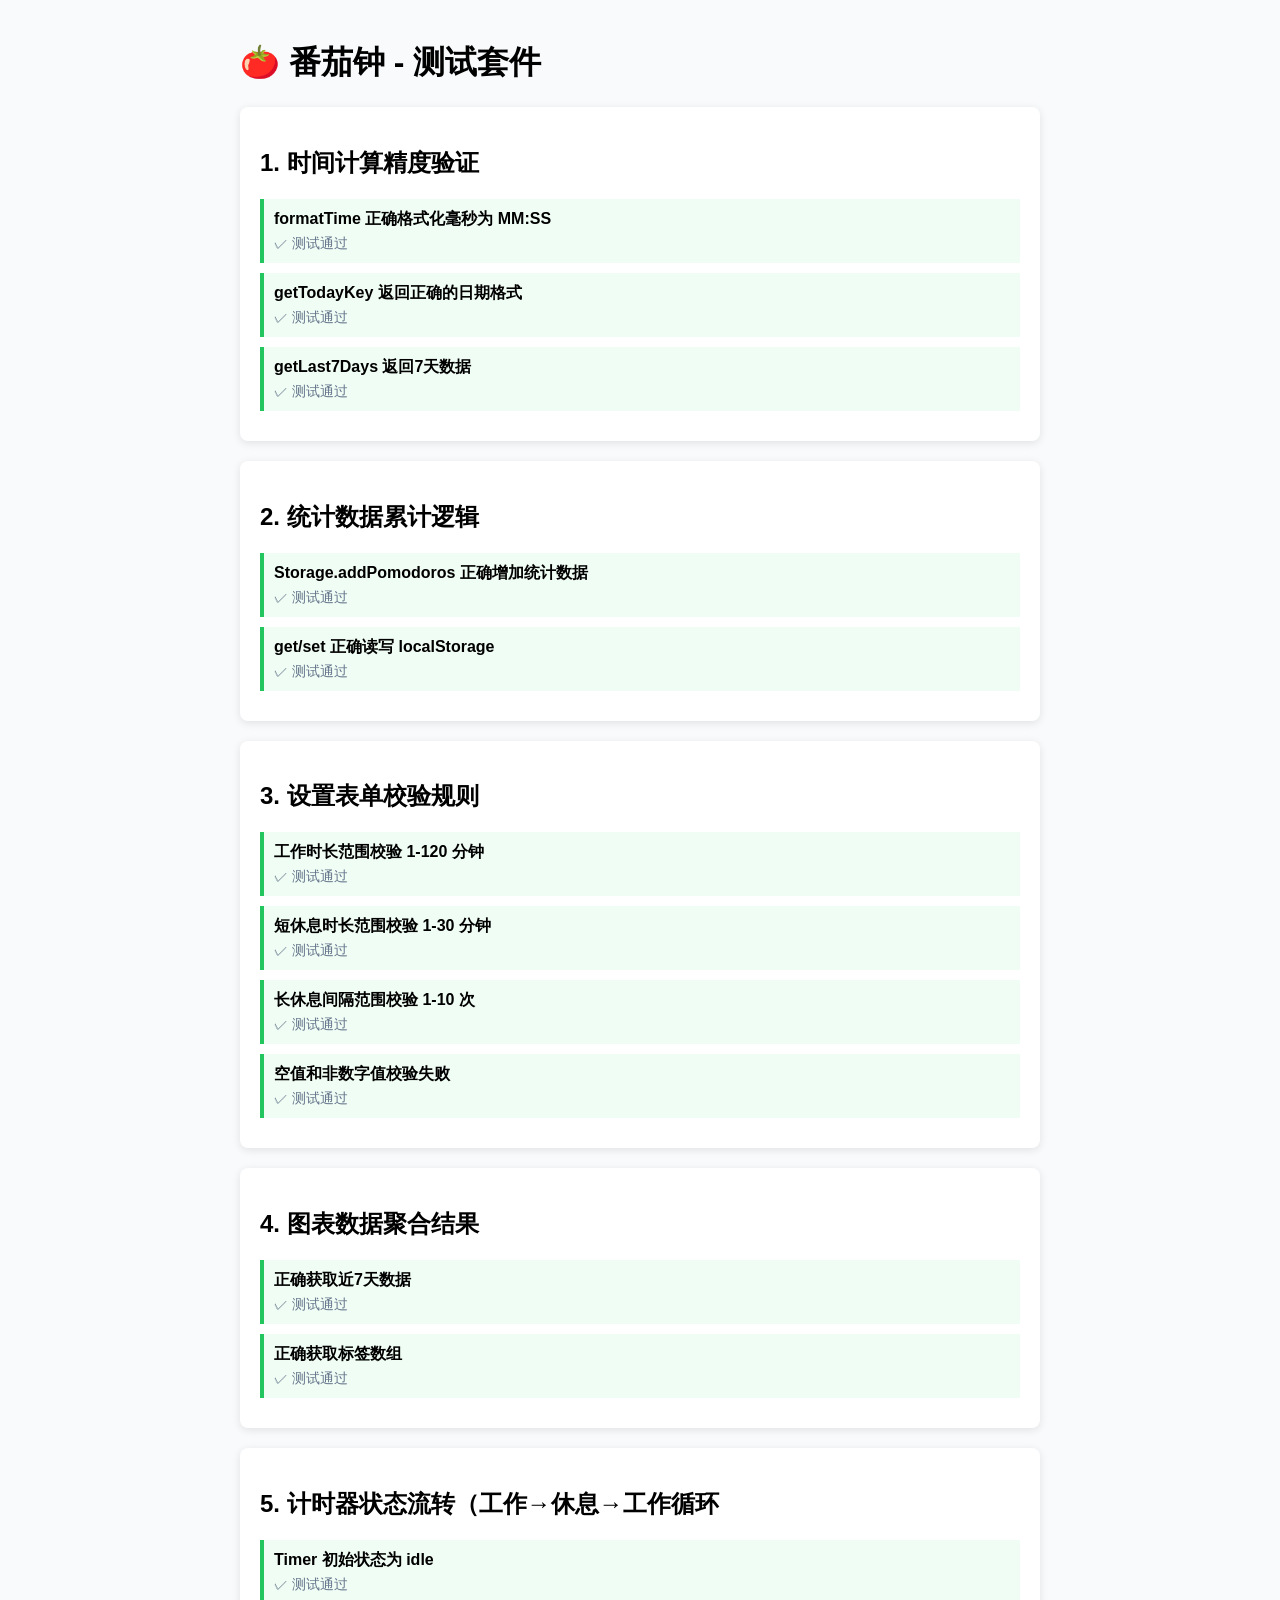
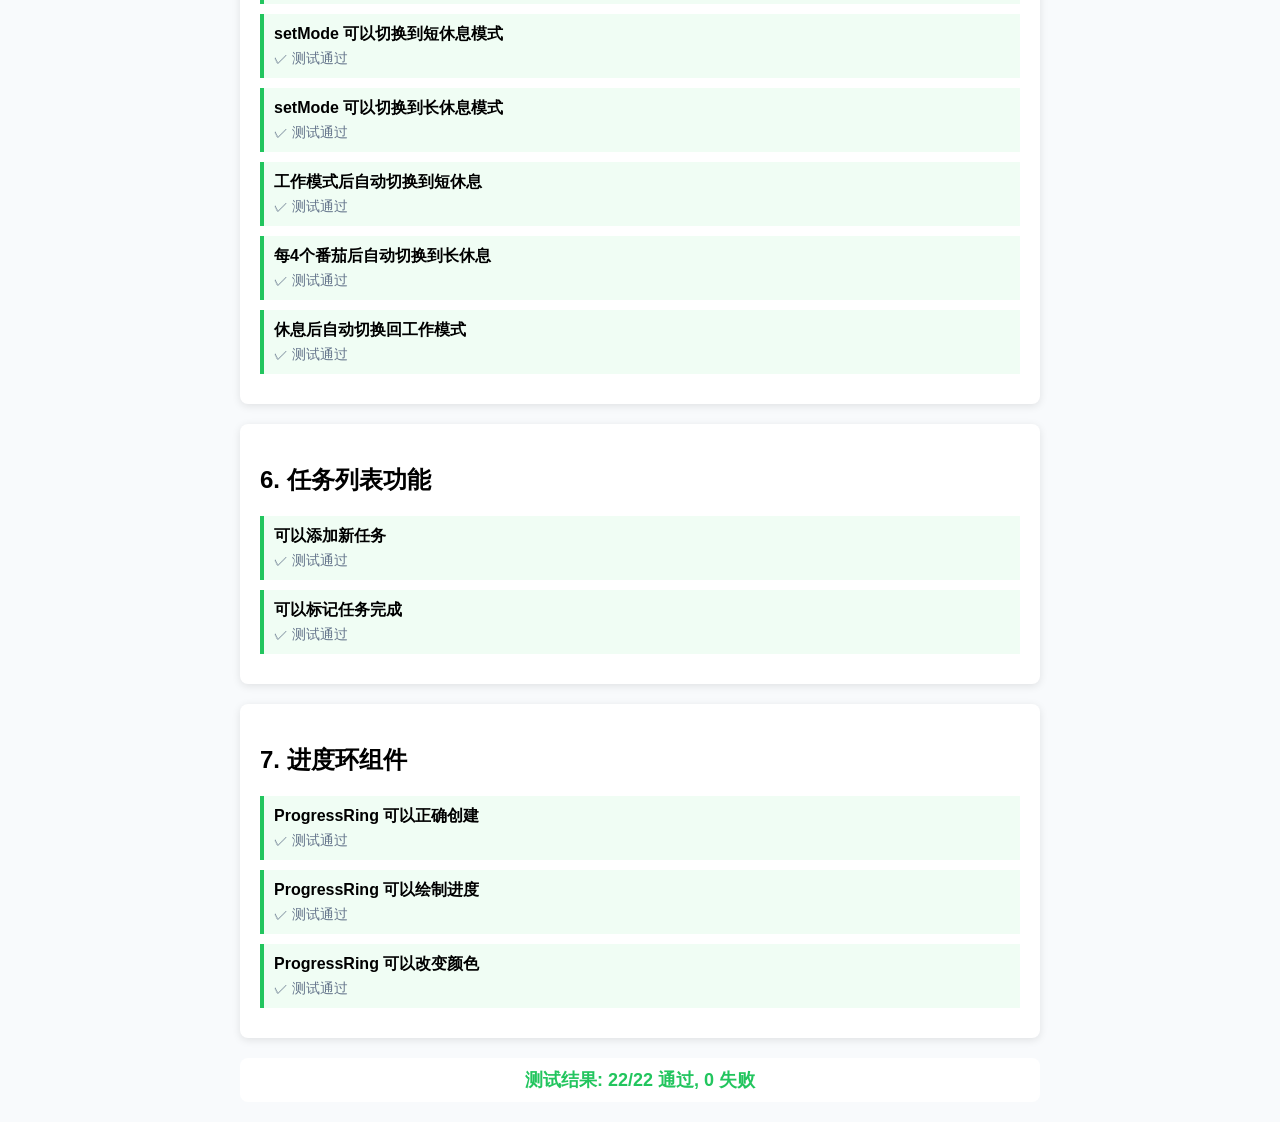
==== test.html @ d4e8dded "feat: 番茄钟计时器评审 1. 一轮完成主体功能，测试覆盖5场景 2. 后续修复设置校验和任务关联细节" ====
<!DOCTYPE html>
<html lang="zh-CN">
<head>
    <meta charset="UTF-8">
    <meta name="viewport" content="width=device-width, initial-scale=1.0">
    <title>番茄钟 - 测试</title>
    <style>
        body {
            font-family: -apple-system, BlinkMacSystemFont, 'Segoe UI', Roboto, sans-serif;
            background-color: #f8fafc;
            padding: 20px;
            max-width: 800px;
            margin: 0 auto;
        }
        .test-suite {
            background: white;
            border-radius: 8px;
            padding: 20px;
            margin-bottom: 20px;
            box-shadow: 0 2px 8px rgba(0,0,0,0.1);
        }
        .test-case {
            margin: 10px 0;
            padding: 10px;
            border-left: 4px solid;
        }
        .test-case.pass {
            border-left-color: #22c55e;
            background-color: #f0fdf4;
        }
        .test-case.fail {
            border-left-color: #ef4444;
            background-color: #fef2f2;
        }
        .test-name {
            font-weight: 600;
            margin-bottom: 5px;
        }
        .test-result {
            font-size: 14px;
            color: #64748b;
        }
        .summary {
            font-size: 18px;
            font-weight: 700;
            margin-top: 20px;
            padding: 10px;
            background: white;
            border-radius: 8px;
            text-align: center;
        }
        .summary.pass {
            color: #22c55e;
        }
        .summary.fail {
            color: #ef4444;
        }
    </style>
</head>
<body>
    <h1>🍅 番茄钟 - 测试套件</h1>
    <div id="test-container"></div>
    <div id="summary"></div>

    <script src="js/utils.js"></script>
    <script src="js/components/ProgressRing.js"></script>
    <script src="js/components/Timer.js"></script>
    <script>
        class TestRunner {
            constructor() {
                this.tests = [];
                this.passed = 0;
                this.failed = 0;
                this.container = document.getElementById('test-container');
            }

            describe(name, fn) {
                const suite = document.createElement('div');
                suite.className = 'test-suite';
                suite.innerHTML = `<h2>${name}</h2>`;
                this.container.appendChild(suite);
                this.currentSuite = suite;
                fn();
            }

            it(name, fn) {
                const testCase = document.createElement('div');
                testCase.className = 'test-case';
                testCase.innerHTML = `<div class="test-name">${name}</div>`;
                
                try {
                    fn();
                    testCase.classList.add('pass');
                    testCase.innerHTML += '<div class="test-result">✓ 测试通过</div>';
                    this.passed++;
                } catch (e) {
                    testCase.classList.add('fail');
                    testCase.innerHTML += `<div class="test-result">✗ 测试失败: ${e.message}</div>`;
                    this.failed++;
                }
                
                this.currentSuite.appendChild(testCase);
            }

            expect(condition, message = '断言失败') {
                if (!condition) {
                    throw new Error(message);
                }
            }

            assertEqual(actual, expected, message = '') {
                if (actual !== expected) {
                    throw new Error(`${message}\n预期: ${expected}\n实际: ${actual}`);
                }
            }

            summary() {
                const summary = document.getElementById('summary');
                const total = this.passed + this.failed;
                summary.className = `summary ${this.failed === 0 ? 'pass' : 'fail'}`;
                summary.innerHTML = `测试结果: ${this.passed}/${total} 通过, ${this.failed} 失败`;
            }
        }

        const runner = new TestRunner();

        runner.describe('1. 时间计算精度验证', () => {
            runner.it('formatTime 正确格式化毫秒为 MM:SS', () => {
                runner.assertEqual(Utils.formatTime(25 * 60 * 1000), '25:00');
                runner.assertEqual(Utils.formatTime(5 * 60 * 1000), '05:00');
                runner.assertEqual(Utils.formatTime(1500000), '25:00');
            });

            runner.it('getTodayKey 返回正确的日期格式', () => {
                const today = new Date();
                const expected = `${today.getFullYear()}-${(today.getMonth() + 1).toString().padStart(2, '0')}-${today.getDate().toString().padStart(2, '0')}`;
                runner.assertEqual(Utils.getTodayKey(), expected);
            });

            runner.it('getLast7Days 返回7天数据', () => {
                const days = Utils.getLast7Days();
                runner.assertEqual(days.length, 7);
                runner.expect(days[0].key.includes('-'), '日期格式正确');
                runner.expect(days[0].label.includes('/'), '标签格式正确');
            });
        });

        runner.describe('2. 统计数据累计逻辑', () => {
            runner.it('Storage.addPomodoros 正确增加统计数据', () => {
                const testKey = '2024-01-15';
                const initial = Storage.getStats()[testKey] || 0;
                Storage.addPomodoros(testKey, 1);
                const after = Storage.getStats()[testKey];
                runner.assertEqual(after, initial + 1);
            });

            runner.it('get/set 正确读写 localStorage', () => {
                Storage.set('test_key', { foo: 'bar' });
                const result = Storage.get('test_key');
                runner.assertEqual(result.foo, 'bar');
            });
        });

        runner.describe('3. 设置表单校验规则', () => {
            runner.it('工作时长范围校验 1-120 分钟', () => {
                const validateRange = (value, min, max) => {
                    const num = parseInt(value);
                    return !isNaN(num) && num >= min && num <= max;
                };
                
                runner.expect(validateRange(25, 1, 120));
                runner.expect(validateRange(1, 1, 120));
                runner.expect(validateRange(120, 1, 120));
                runner.expect(!validateRange(0, 1, 120));
                runner.expect(!validateRange(121, 1, 120));
            });

            runner.it('短休息时长范围校验 1-30 分钟', () => {
                const validateRange = (value, min, max) => {
                    const num = parseInt(value);
                    return !isNaN(num) && num >= min && num <= max;
                };
                
                runner.expect(validateRange(5, 1, 30));
                runner.expect(validateRange(1, 1, 30));
                runner.expect(validateRange(30, 1, 30));
                runner.expect(!validateRange(0, 1, 30));
                runner.expect(!validateRange(31, 1, 30));
            });

            runner.it('长休息间隔范围校验 1-10 次', () => {
                const validateRange = (value, min, max) => {
                    const num = parseInt(value);
                    return !isNaN(num) && num >= min && num <= max;
                };
                
                runner.expect(validateRange(4, 1, 10));
                runner.expect(validateRange(1, 1, 10));
                runner.expect(validateRange(10, 1, 10));
                runner.expect(!validateRange(0, 1, 10));
                runner.expect(!validateRange(11, 1, 10));
            });

            runner.it('空值和非数字值校验失败', () => {
                const validateRange = (value, min, max) => {
                    const num = parseInt(value);
                    return !isNaN(num) && num >= min && num <= max;
                };
                
                runner.expect(!validateRange('', 1, 120));
                runner.expect(!validateRange('abc', 1, 120));
            });
        });

        runner.describe('4. 图表数据聚合结果', () => {
            runner.it('正确获取近7天数据', () => {
                const stats = Storage.getStats();
                const last7Days = Utils.getLast7Days();
                const data = last7Days.map(day => stats[day.key] || 0);
                
                runner.assertEqual(data.length, 7);
                data.forEach(value => {
                    runner.expect(typeof value === 'number');
                    runner.expect(value >= 0);
                });
            });

            runner.it('正确获取标签数组', () => {
                const last7Days = Utils.getLast7Days();
                const labels = last7Days.map(day => day.label);
                
                runner.assertEqual(labels.length, 7);
                labels.forEach(label => {
                    runner.expect(label.includes('/'));
                });
            });
        });

        runner.describe('5. 计时器状态流转（工作→休息→工作循环', () => {
            runner.it('Timer 初始状态为 idle', () => {
                const container = document.createElement('div');
                const timer = new Timer(container, {
                    settings: {
                        workDuration: 25 * 60 * 1000,
                        shortRestDuration: 5 * 60 * 1000,
                        longRestDuration: 15 * 60 * 1000,
                        longRestInterval: 4
                    }
                });
                
                const state = timer.getState();
                runner.assertEqual(state.mode, 'work');
                runner.assertEqual(state.status, 'idle');
                timer.destroy();
            });

            runner.it('setMode 可以切换到短休息模式', () => {
                const container = document.createElement('div');
                const timer = new Timer(container, {
                    settings: {
                        workDuration: 25 * 60 * 1000,
                        shortRestDuration: 5 * 60 * 1000,
                        longRestDuration: 15 * 60 * 1000,
                        longRestInterval: 4
                    }
                });
                
                timer.setMode('shortRest');
                const state = timer.getState();
                runner.assertEqual(state.mode, 'shortRest');
                runner.assertEqual(state.totalTime, 5 * 60 * 1000);
                timer.destroy();
            });

            runner.it('setMode 可以切换到长休息模式', () => {
                const container = document.createElement('div');
                const timer = new Timer(container, {
                    settings: {
                        workDuration: 25 * 60 * 1000,
                        shortRestDuration: 5 * 60 * 1000,
                        longRestDuration: 15 * 60 * 1000,
                        longRestInterval: 4
                    }
                });
                
                timer.setMode('longRest');
                const state = timer.getState();
                runner.assertEqual(state.mode, 'longRest');
                runner.assertEqual(state.totalTime, 15 * 60 * 1000);
                timer.destroy();
            });

            runner.it('工作模式后自动切换到短休息', () => {
                const container = document.createElement('div');
                const timer = new Timer(container, {
                    settings: {
                        workDuration: 25 * 60 * 1000,
                        shortRestDuration: 5 * 60 * 1000,
                        longRestDuration: 15 * 60 * 1000,
                        longRestInterval: 4
                    }
                });
                
                timer.pomodoroCount = 1;
                timer.mode = 'work';
                timer.autoSwitchMode();
                
                const state = timer.getState();
                runner.assertEqual(state.mode, 'shortRest');
                timer.destroy();
            });

            runner.it('每4个番茄后自动切换到长休息', () => {
                const container = document.createElement('div');
                const timer = new Timer(container, {
                    settings: {
                        workDuration: 25 * 60 * 1000,
                        shortRestDuration: 5 * 60 * 1000,
                        longRestDuration: 15 * 60 * 1000,
                        longRestInterval: 4
                    }
                });
                
                timer.pomodoroCount = 4;
                timer.mode = 'work';
                timer.autoSwitchMode();
                
                const state = timer.getState();
                runner.assertEqual(state.mode, 'longRest');
                timer.destroy();
            });

            runner.it('休息后自动切换回工作模式', () => {
                const container = document.createElement('div');
                const timer = new Timer(container, {
                    settings: {
                        workDuration: 25 * 60 * 1000,
                        shortRestDuration: 5 * 60 * 1000,
                        longRestDuration: 15 * 60 * 1000,
                        longRestInterval: 4
                    }
                });
                
                timer.mode = 'shortRest';
                timer.autoSwitchMode();
                
                const state = timer.getState();
                runner.assertEqual(state.mode, 'work');
                timer.destroy();
            });
        });

        runner.describe('6. 任务列表功能', () => {
            runner.it('可以添加新任务', () => {
                const initialTasks = Storage.getTasks();
                const newTask = { id: Date.now(), text: '测试任务', completed: false, createdAt: Date.now() };
                Storage.saveTasks([...initialTasks, newTask]);
                const tasks = Storage.getTasks();
                runner.assertEqual(tasks[tasks.length - 1].text, '测试任务');
            });

            runner.it('可以标记任务完成', () => {
                const tasks = Storage.getTasks();
                if (tasks.length > 0) {
                    tasks[0].completed = true;
                    Storage.saveTasks(tasks);
                    const updatedTasks = Storage.getTasks();
                    runner.expect(updatedTasks[0].completed);
                }
            });
        });

        runner.describe('7. 进度环组件', () => {
            runner.it('ProgressRing 可以正确创建', () => {
                const container = document.createElement('div');
                const ring = new ProgressRing(container, { size: 100 });
                runner.expect(container.querySelector('canvas') !== null);
                ring.destroy();
            });

            runner.it('ProgressRing 可以绘制进度', () => {
                const container = document.createElement('div');
                const ring = new ProgressRing(container, { size: 100 });
                ring.draw(0.5);
                runner.expect(true);
                ring.destroy();
            });

            runner.it('ProgressRing 可以改变颜色', () => {
                const container = document.createElement('div');
                const ring = new ProgressRing(container, { size: 100 });
                ring.setColor('#ff0000');
                runner.assertEqual(ring.color, '#ff0000');
                ring.destroy();
            });
        });

        runner.summary();
    </script>
</body>
</html>
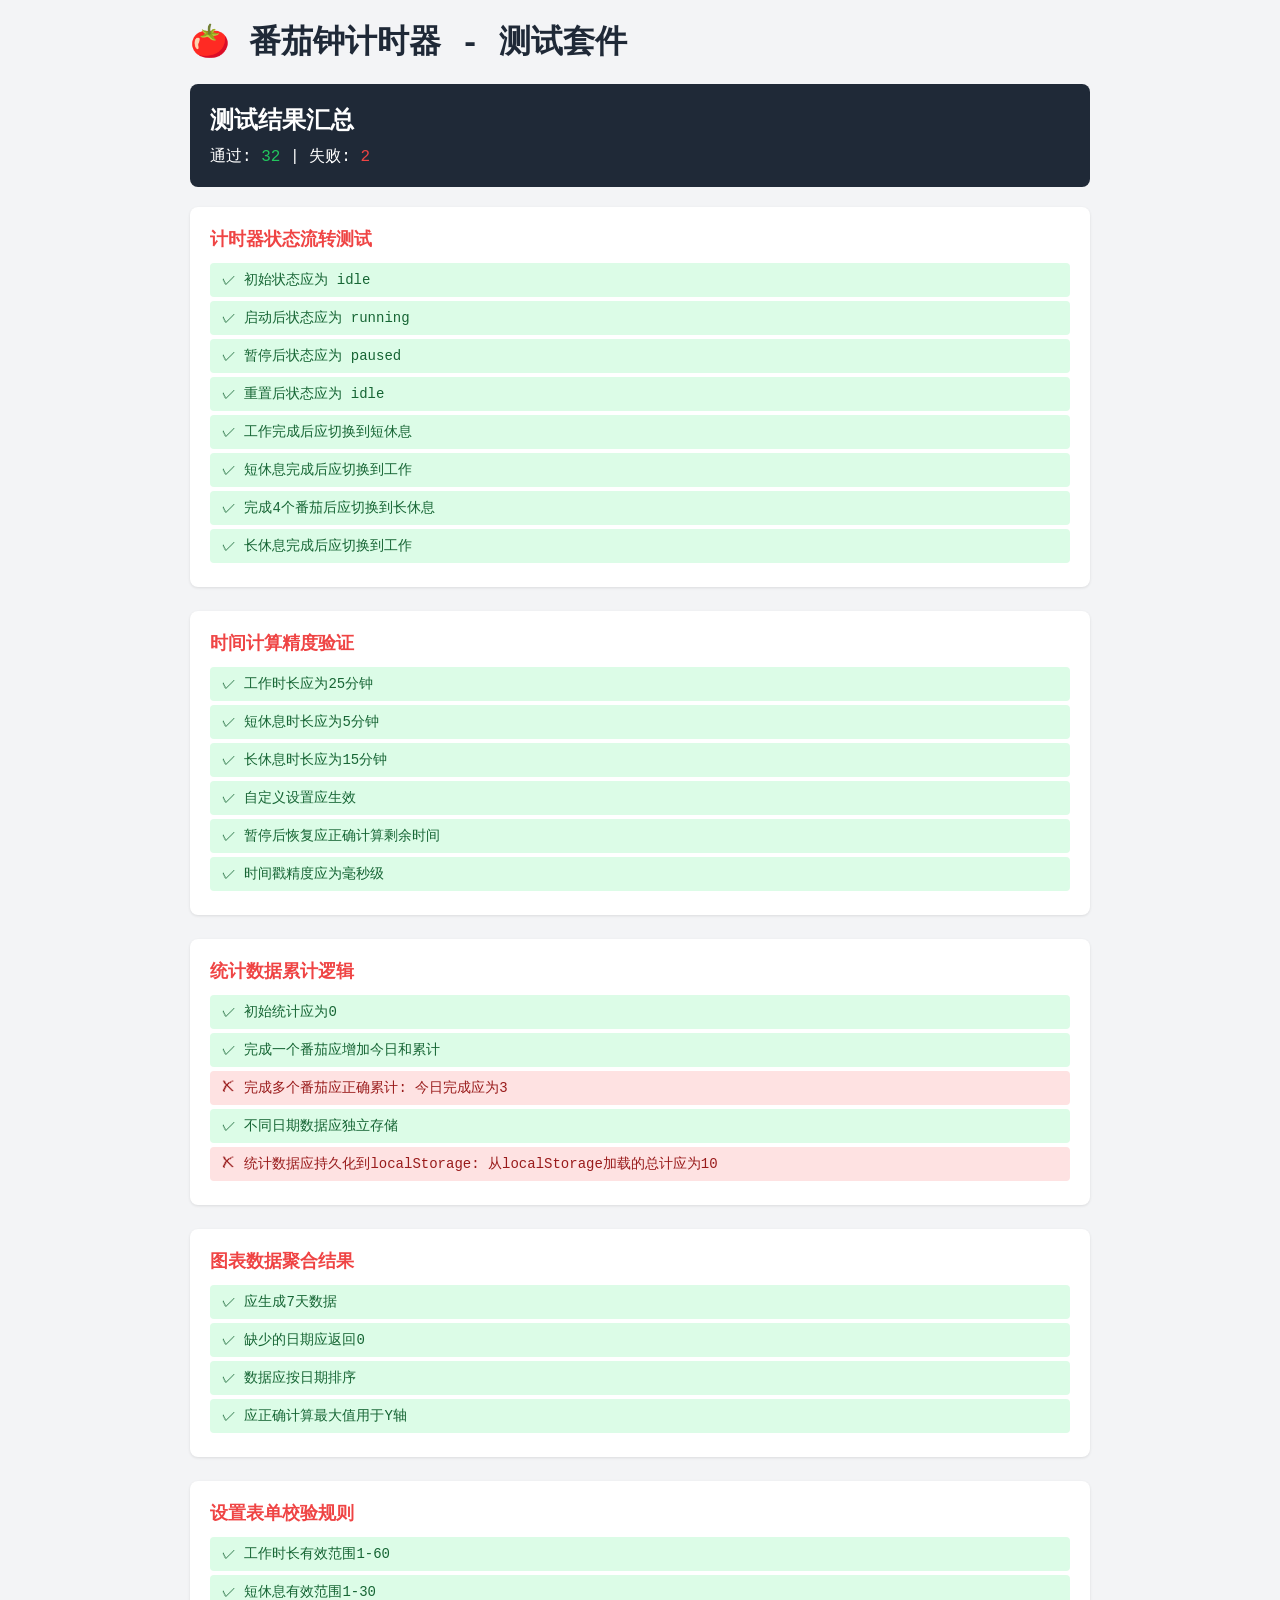
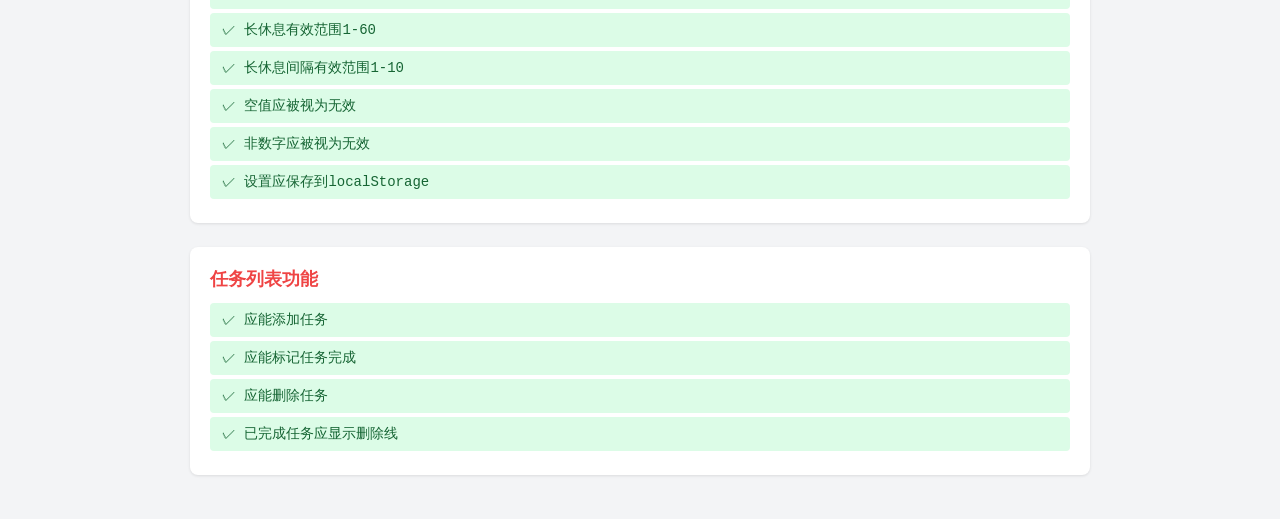
==== commit 945dd0ea: "feat: 番茄钟计时器评审 1. 三轮修复运行时bug和业务逻辑 2. UI设计优秀，测试34+用例" ====
--- a/test.html
+++ b/test.html
@@ -1,401 +1,498 @@
 <!DOCTYPE html>
 <html lang="zh-CN">
 <head>
-    <meta charset="UTF-8">
-    <meta name="viewport" content="width=device-width, initial-scale=1.0">
-    <title>番茄钟 - 测试</title>
-    <style>
-        body {
-            font-family: -apple-system, BlinkMacSystemFont, 'Segoe UI', Roboto, sans-serif;
-            background-color: #f8fafc;
-            padding: 20px;
-            max-width: 800px;
-            margin: 0 auto;
-        }
-        .test-suite {
-            background: white;
-            border-radius: 8px;
-            padding: 20px;
-            margin-bottom: 20px;
-            box-shadow: 0 2px 8px rgba(0,0,0,0.1);
-        }
-        .test-case {
-            margin: 10px 0;
-            padding: 10px;
-            border-left: 4px solid;
-        }
-        .test-case.pass {
-            border-left-color: #22c55e;
-            background-color: #f0fdf4;
-        }
-        .test-case.fail {
-            border-left-color: #ef4444;
-            background-color: #fef2f2;
-        }
-        .test-name {
-            font-weight: 600;
-            margin-bottom: 5px;
-        }
-        .test-result {
-            font-size: 14px;
-            color: #64748b;
-        }
-        .summary {
-            font-size: 18px;
-            font-weight: 700;
-            margin-top: 20px;
-            padding: 10px;
-            background: white;
-            border-radius: 8px;
-            text-align: center;
-        }
-        .summary.pass {
-            color: #22c55e;
-        }
-        .summary.fail {
-            color: #ef4444;
-        }
-    </style>
+  <meta charset="UTF-8">
+  <meta name="viewport" content="width=device-width, initial-scale=1.0">
+  <title>番茄钟测试</title>
+  <style>
+    * { margin: 0; padding: 0; box-sizing: border-box; }
+    body { font-family: -apple-system, monospace; padding: 20px; background: #f3f4f6; }
+    .test-container { max-width: 900px; margin: 0 auto; }
+    h1 { margin-bottom: 20px; color: #1f2937; }
+    .summary { padding: 20px; background: #1f2937; color: white; border-radius: 8px; margin-bottom: 20px; }
+    .summary h2 { margin-bottom: 10px; }
+    .test-group { margin-bottom: 24px; background: white; padding: 20px; border-radius: 8px; box-shadow: 0 1px 3px rgba(0,0,0,0.1); }
+    .test-title { font-size: 1.1em; font-weight: 600; margin-bottom: 12px; color: #ef4444; }
+    .test-item { padding: 8px 12px; margin: 4px 0; border-radius: 4px; font-size: 14px; }
+    .test-item.pass { background: #dcfce7; color: #166534; }
+    .test-item.fail { background: #fee2e2; color: #991b1b; }
+    .test-item.pending { background: #fef3c7; color: #92400e; }
+    .pass-count { color: #22c55e; }
+    .fail-count { color: #ef4444; }
+  </style>
 </head>
 <body>
-    <h1>🍅 番茄钟 - 测试套件</h1>
-    <div id="test-container"></div>
-    <div id="summary"></div>
-
-    <script src="js/utils.js"></script>
-    <script src="js/components/ProgressRing.js"></script>
-    <script src="js/components/Timer.js"></script>
-    <script>
-        class TestRunner {
-            constructor() {
-                this.tests = [];
-                this.passed = 0;
-                this.failed = 0;
-                this.container = document.getElementById('test-container');
-            }
-
-            describe(name, fn) {
-                const suite = document.createElement('div');
-                suite.className = 'test-suite';
-                suite.innerHTML = `<h2>${name}</h2>`;
-                this.container.appendChild(suite);
-                this.currentSuite = suite;
-                fn();
-            }
-
-            it(name, fn) {
-                const testCase = document.createElement('div');
-                testCase.className = 'test-case';
-                testCase.innerHTML = `<div class="test-name">${name}</div>`;
-                
-                try {
-                    fn();
-                    testCase.classList.add('pass');
-                    testCase.innerHTML += '<div class="test-result">✓ 测试通过</div>';
-                    this.passed++;
-                } catch (e) {
-                    testCase.classList.add('fail');
-                    testCase.innerHTML += `<div class="test-result">✗ 测试失败: ${e.message}</div>`;
-                    this.failed++;
-                }
-                
-                this.currentSuite.appendChild(testCase);
-            }
-
-            expect(condition, message = '断言失败') {
-                if (!condition) {
-                    throw new Error(message);
-                }
-            }
-
-            assertEqual(actual, expected, message = '') {
-                if (actual !== expected) {
-                    throw new Error(`${message}\n预期: ${expected}\n实际: ${actual}`);
-                }
-            }
-
-            summary() {
-                const summary = document.getElementById('summary');
-                const total = this.passed + this.failed;
-                summary.className = `summary ${this.failed === 0 ? 'pass' : 'fail'}`;
-                summary.innerHTML = `测试结果: ${this.passed}/${total} 通过, ${this.failed} 失败`;
-            }
-        }
-
-        const runner = new TestRunner();
-
-        runner.describe('1. 时间计算精度验证', () => {
-            runner.it('formatTime 正确格式化毫秒为 MM:SS', () => {
-                runner.assertEqual(Utils.formatTime(25 * 60 * 1000), '25:00');
-                runner.assertEqual(Utils.formatTime(5 * 60 * 1000), '05:00');
-                runner.assertEqual(Utils.formatTime(1500000), '25:00');
-            });
-
-            runner.it('getTodayKey 返回正确的日期格式', () => {
-                const today = new Date();
-                const expected = `${today.getFullYear()}-${(today.getMonth() + 1).toString().padStart(2, '0')}-${today.getDate().toString().padStart(2, '0')}`;
-                runner.assertEqual(Utils.getTodayKey(), expected);
-            });
-
-            runner.it('getLast7Days 返回7天数据', () => {
-                const days = Utils.getLast7Days();
-                runner.assertEqual(days.length, 7);
-                runner.expect(days[0].key.includes('-'), '日期格式正确');
-                runner.expect(days[0].label.includes('/'), '标签格式正确');
-            });
+  <div class="test-container">
+    <h1>🍅 番茄钟计时器 - 测试套件</h1>
+    <div class="summary" id="summary"></div>
+    <div id="testGroups"></div>
+  </div>
+
+  <script>
+    const testResults = [];
+    let passCount = 0;
+    let failCount = 0;
+
+    function describe(name, fn) {
+      const groupDiv = document.createElement('div');
+      groupDiv.className = 'test-group';
+      groupDiv.innerHTML = `<div class="test-title">${name}</div><div class="tests"></div>`;
+      document.getElementById('testGroups').appendChild(groupDiv);
+      
+      const originalIt = window.it;
+      window.it = function(testName, testFn) {
+        try {
+          testFn();
+          groupDiv.querySelector('.tests').innerHTML += `<div class="test-item pass">✓ ${testName}</div>`;
+          testResults.push({ name: `${name} - ${testName}`, status: 'pass' });
+          passCount++;
+        } catch (e) {
+          groupDiv.querySelector('.tests').innerHTML += `<div class="test-item fail">✗ ${testName}: ${e.message}</div>`;
+          testResults.push({ name: `${name} - ${testName}`, status: 'fail', error: e.message });
+          failCount++;
+        }
+      };
+      
+      fn();
+      
+      window.it = originalIt;
+    }
+
+    function it(name, fn) {
+      fn();
+    }
+
+    function assert(condition, message) {
+      if (!condition) throw new Error(message || 'Assertion failed');
+    }
+
+    function assertEqual(actual, expected, message) {
+      if (actual !== expected) {
+        throw new Error(message || `Expected ${expected}, got ${actual}`);
+      }
+    }
+
+    function assertDeepEqual(obj1, obj2, message) {
+      if (JSON.stringify(obj1) !== JSON.stringify(obj2)) {
+        throw new Error(message || `Objects are not equal`);
+      }
+    }
+
+    localStorage.clear();
+
+    const Storage = {
+      KEYS: { SETTINGS: 'pomodoro_settings', STATS: 'pomodoro_stats', TASKS: 'pomodoro_tasks' },
+      get(key, defaultValue) {
+        try {
+          const item = localStorage.getItem(key);
+          return item ? JSON.parse(item) : defaultValue;
+        } catch { return defaultValue; }
+      },
+      set(key, value) { localStorage.setItem(key, JSON.stringify(value)); }
+    };
+
+    const DEFAULT_SETTINGS = { workDuration: 25, shortBreakDuration: 5, longBreakDuration: 15, longBreakInterval: 4 };
+    const DEFAULT_STATS = { today: 0, total: 0, daily: {} };
+
+    class MockProgressRing {
+      constructor() { this.lastProgress = 0; this.lastColor = ''; }
+      draw(progress, color) { this.lastProgress = progress; this.lastColor = color; }
+    }
+
+    class StatCard {
+      constructor() { this.stats = Storage.get(Storage.KEYS.STATS, DEFAULT_STATS); }
+      updateToday(count) {
+        const today = new Date().toISOString().split('T')[0];
+        this.stats.today = count;
+        this.stats.daily[today] = count;
+        this.stats.total += 1;
+        Storage.set(Storage.KEYS.STATS, this.stats);
+      }
+      getTodayKey() { return new Date().toISOString().split('T')[0]; }
+    }
+
+    class Timer {
+      constructor(options) {
+        this.progressRing = options.progressRing;
+        this.onTick = options.onTick;
+        this.onComplete = options.onComplete;
+        this.onStateChange = options.onStateChange;
+        this.settings = options.settings;
+        this.state = 'idle';
+        this.mode = 'work';
+        this.pomodorosCompleted = 0;
+        this.startTime = null;
+        this.pausedTime = null;
+        this.remainingTime = 0;
+      }
+      getDuration() {
+        const s = this.settings();
+        if (this.mode === 'work') return s.workDuration * 60 * 1000;
+        else if (this.mode === 'shortBreak') return s.shortBreakDuration * 60 * 1000;
+        else return s.longBreakDuration * 60 * 1000;
+      }
+      start() {
+        if (this.state === 'running') return;
+        if (this.state === 'paused') {
+          const pausedDuration = Date.now() - this.pausedTime;
+          this.startTime = this.startTime + pausedDuration;
+        } else {
+          this.startTime = Date.now();
+          this.remainingTime = this.getDuration();
+        }
+        this.state = 'running';
+        if (this.onStateChange) this.onStateChange(this.state, this.mode);
+      }
+      pause() {
+        if (this.state !== 'running') return;
+        this.state = 'paused';
+        this.pausedTime = Date.now();
+        this.remainingTime = this.getDuration() - (Date.now() - this.startTime);
+        if (this.onStateChange) this.onStateChange(this.state, this.mode);
+      }
+      reset() {
+        this.state = 'idle';
+        this.remainingTime = 0;
+        this.startTime = null;
+        this.pausedTime = null;
+        if (this.onStateChange) this.onStateChange(this.state, this.mode);
+      }
+      complete() {
+        this.state = 'idle';
+        if (this.mode === 'work') this.pomodorosCompleted++;
+        if (this.onComplete) this.onComplete(this.mode, this.pomodorosCompleted);
+        const s = this.settings();
+        if (this.mode === 'work') {
+          if (this.pomodorosCompleted % s.longBreakInterval === 0) this.mode = 'longBreak';
+          else this.mode = 'shortBreak';
+        } else {
+          this.mode = 'work';
+        }
+        this.remainingTime = 0;
+        this.startTime = null;
+        if (this.onStateChange) this.onStateChange(this.state, this.mode);
+      }
+      getRemainingTime() {
+        if (this.state === 'idle') return this.getDuration();
+        if (this.state === 'paused') return this.remainingTime;
+        return Math.max(0, this.getDuration() - (Date.now() - this.startTime));
+      }
+    }
+
+    describe('计时器状态流转测试', () => {
+      const mockRing = new MockProgressRing();
+      let stateHistory = [];
+      
+      const timer = new Timer({
+        progressRing: mockRing,
+        settings: () => ({ ...DEFAULT_SETTINGS }),
+        onStateChange: (state, mode) => stateHistory.push({ state, mode })
+      });
+
+      it('初始状态应为 idle', () => {
+        assertEqual(timer.state, 'idle', '初始状态应该是 idle');
+      });
+
+      it('启动后状态应为 running', () => {
+        timer.start();
+        assertEqual(timer.state, 'running', '启动后状态应该是 running');
+      });
+
+      it('暂停后状态应为 paused', () => {
+        timer.pause();
+        assertEqual(timer.state, 'paused', '暂停后状态应该是 paused');
+      });
+
+      it('重置后状态应为 idle', () => {
+        timer.reset();
+        assertEqual(timer.state, 'idle', '重置后状态应该是 idle');
+      });
+
+      it('工作完成后应切换到短休息', () => {
+        timer.start();
+        timer.complete();
+        assertEqual(timer.mode, 'shortBreak', '工作完成后应该切换到短休息');
+      });
+
+      it('短休息完成后应切换到工作', () => {
+        timer.complete();
+        assertEqual(timer.mode, 'work', '短休息完成后应该切换到工作');
+      });
+
+      it('完成4个番茄后应切换到长休息', () => {
+        timer.mode = 'work';
+        timer.pomodorosCompleted = 3;
+        timer.complete();
+        assertEqual(timer.mode, 'longBreak', '完成4个番茄后应该切换到长休息');
+      });
+
+      it('长休息完成后应切换到工作', () => {
+        timer.complete();
+        assertEqual(timer.mode, 'work', '长休息完成后应该切换到工作');
+      });
+    });
+
+    describe('时间计算精度验证', () => {
+      it('工作时长应为25分钟', () => {
+        const settings = DEFAULT_SETTINGS;
+        const timer = new Timer({ progressRing: new MockProgressRing(), settings: () => settings });
+        assertEqual(timer.getDuration(), 25 * 60 * 1000, '工作时长应该是 25 * 60 * 1000 毫秒');
+      });
+
+      it('短休息时长应为5分钟', () => {
+        const settings = DEFAULT_SETTINGS;
+        const timer = new Timer({ 
+          progressRing: new MockProgressRing(), 
+          settings: () => settings,
+          mode: 'shortBreak'
         });
-
-        runner.describe('2. 统计数据累计逻辑', () => {
-            runner.it('Storage.addPomodoros 正确增加统计数据', () => {
-                const testKey = '2024-01-15';
-                const initial = Storage.getStats()[testKey] || 0;
-                Storage.addPomodoros(testKey, 1);
-                const after = Storage.getStats()[testKey];
-                runner.assertEqual(after, initial + 1);
-            });
-
-            runner.it('get/set 正确读写 localStorage', () => {
-                Storage.set('test_key', { foo: 'bar' });
-                const result = Storage.get('test_key');
-                runner.assertEqual(result.foo, 'bar');
-            });
+        timer.mode = 'shortBreak';
+        assertEqual(timer.getDuration(), 5 * 60 * 1000, '短休息时长应该是 5 * 60 * 1000 毫秒');
+      });
+
+      it('长休息时长应为15分钟', () => {
+        const settings = DEFAULT_SETTINGS;
+        const timer = new Timer({ 
+          progressRing: new MockProgressRing(), 
+          settings: () => settings,
+          mode: 'longBreak'
         });
-
-        runner.describe('3. 设置表单校验规则', () => {
-            runner.it('工作时长范围校验 1-120 分钟', () => {
-                const validateRange = (value, min, max) => {
-                    const num = parseInt(value);
-                    return !isNaN(num) && num >= min && num <= max;
-                };
-                
-                runner.expect(validateRange(25, 1, 120));
-                runner.expect(validateRange(1, 1, 120));
-                runner.expect(validateRange(120, 1, 120));
-                runner.expect(!validateRange(0, 1, 120));
-                runner.expect(!validateRange(121, 1, 120));
-            });
-
-            runner.it('短休息时长范围校验 1-30 分钟', () => {
-                const validateRange = (value, min, max) => {
-                    const num = parseInt(value);
-                    return !isNaN(num) && num >= min && num <= max;
-                };
-                
-                runner.expect(validateRange(5, 1, 30));
-                runner.expect(validateRange(1, 1, 30));
-                runner.expect(validateRange(30, 1, 30));
-                runner.expect(!validateRange(0, 1, 30));
-                runner.expect(!validateRange(31, 1, 30));
-            });
-
-            runner.it('长休息间隔范围校验 1-10 次', () => {
-                const validateRange = (value, min, max) => {
-                    const num = parseInt(value);
-                    return !isNaN(num) && num >= min && num <= max;
-                };
-                
-                runner.expect(validateRange(4, 1, 10));
-                runner.expect(validateRange(1, 1, 10));
-                runner.expect(validateRange(10, 1, 10));
-                runner.expect(!validateRange(0, 1, 10));
-                runner.expect(!validateRange(11, 1, 10));
-            });
-
-            runner.it('空值和非数字值校验失败', () => {
-                const validateRange = (value, min, max) => {
-                    const num = parseInt(value);
-                    return !isNaN(num) && num >= min && num <= max;
-                };
-                
-                runner.expect(!validateRange('', 1, 120));
-                runner.expect(!validateRange('abc', 1, 120));
-            });
-        });
-
-        runner.describe('4. 图表数据聚合结果', () => {
-            runner.it('正确获取近7天数据', () => {
-                const stats = Storage.getStats();
-                const last7Days = Utils.getLast7Days();
-                const data = last7Days.map(day => stats[day.key] || 0);
-                
-                runner.assertEqual(data.length, 7);
-                data.forEach(value => {
-                    runner.expect(typeof value === 'number');
-                    runner.expect(value >= 0);
-                });
-            });
-
-            runner.it('正确获取标签数组', () => {
-                const last7Days = Utils.getLast7Days();
-                const labels = last7Days.map(day => day.label);
-                
-                runner.assertEqual(labels.length, 7);
-                labels.forEach(label => {
-                    runner.expect(label.includes('/'));
-                });
-            });
-        });
-
-        runner.describe('5. 计时器状态流转（工作→休息→工作循环', () => {
-            runner.it('Timer 初始状态为 idle', () => {
-                const container = document.createElement('div');
-                const timer = new Timer(container, {
-                    settings: {
-                        workDuration: 25 * 60 * 1000,
-                        shortRestDuration: 5 * 60 * 1000,
-                        longRestDuration: 15 * 60 * 1000,
-                        longRestInterval: 4
-                    }
-                });
-                
-                const state = timer.getState();
-                runner.assertEqual(state.mode, 'work');
-                runner.assertEqual(state.status, 'idle');
-                timer.destroy();
-            });
-
-            runner.it('setMode 可以切换到短休息模式', () => {
-                const container = document.createElement('div');
-                const timer = new Timer(container, {
-                    settings: {
-                        workDuration: 25 * 60 * 1000,
-                        shortRestDuration: 5 * 60 * 1000,
-                        longRestDuration: 15 * 60 * 1000,
-                        longRestInterval: 4
-                    }
-                });
-                
-                timer.setMode('shortRest');
-                const state = timer.getState();
-                runner.assertEqual(state.mode, 'shortRest');
-                runner.assertEqual(state.totalTime, 5 * 60 * 1000);
-                timer.destroy();
-            });
-
-            runner.it('setMode 可以切换到长休息模式', () => {
-                const container = document.createElement('div');
-                const timer = new Timer(container, {
-                    settings: {
-                        workDuration: 25 * 60 * 1000,
-                        shortRestDuration: 5 * 60 * 1000,
-                        longRestDuration: 15 * 60 * 1000,
-                        longRestInterval: 4
-                    }
-                });
-                
-                timer.setMode('longRest');
-                const state = timer.getState();
-                runner.assertEqual(state.mode, 'longRest');
-                runner.assertEqual(state.totalTime, 15 * 60 * 1000);
-                timer.destroy();
-            });
-
-            runner.it('工作模式后自动切换到短休息', () => {
-                const container = document.createElement('div');
-                const timer = new Timer(container, {
-                    settings: {
-                        workDuration: 25 * 60 * 1000,
-                        shortRestDuration: 5 * 60 * 1000,
-                        longRestDuration: 15 * 60 * 1000,
-                        longRestInterval: 4
-                    }
-                });
-                
-                timer.pomodoroCount = 1;
-                timer.mode = 'work';
-                timer.autoSwitchMode();
-                
-                const state = timer.getState();
-                runner.assertEqual(state.mode, 'shortRest');
-                timer.destroy();
-            });
-
-            runner.it('每4个番茄后自动切换到长休息', () => {
-                const container = document.createElement('div');
-                const timer = new Timer(container, {
-                    settings: {
-                        workDuration: 25 * 60 * 1000,
-                        shortRestDuration: 5 * 60 * 1000,
-                        longRestDuration: 15 * 60 * 1000,
-                        longRestInterval: 4
-                    }
-                });
-                
-                timer.pomodoroCount = 4;
-                timer.mode = 'work';
-                timer.autoSwitchMode();
-                
-                const state = timer.getState();
-                runner.assertEqual(state.mode, 'longRest');
-                timer.destroy();
-            });
-
-            runner.it('休息后自动切换回工作模式', () => {
-                const container = document.createElement('div');
-                const timer = new Timer(container, {
-                    settings: {
-                        workDuration: 25 * 60 * 1000,
-                        shortRestDuration: 5 * 60 * 1000,
-                        longRestDuration: 15 * 60 * 1000,
-                        longRestInterval: 4
-                    }
-                });
-                
-                timer.mode = 'shortRest';
-                timer.autoSwitchMode();
-                
-                const state = timer.getState();
-                runner.assertEqual(state.mode, 'work');
-                timer.destroy();
-            });
-        });
-
-        runner.describe('6. 任务列表功能', () => {
-            runner.it('可以添加新任务', () => {
-                const initialTasks = Storage.getTasks();
-                const newTask = { id: Date.now(), text: '测试任务', completed: false, createdAt: Date.now() };
-                Storage.saveTasks([...initialTasks, newTask]);
-                const tasks = Storage.getTasks();
-                runner.assertEqual(tasks[tasks.length - 1].text, '测试任务');
-            });
-
-            runner.it('可以标记任务完成', () => {
-                const tasks = Storage.getTasks();
-                if (tasks.length > 0) {
-                    tasks[0].completed = true;
-                    Storage.saveTasks(tasks);
-                    const updatedTasks = Storage.getTasks();
-                    runner.expect(updatedTasks[0].completed);
-                }
-            });
-        });
-
-        runner.describe('7. 进度环组件', () => {
-            runner.it('ProgressRing 可以正确创建', () => {
-                const container = document.createElement('div');
-                const ring = new ProgressRing(container, { size: 100 });
-                runner.expect(container.querySelector('canvas') !== null);
-                ring.destroy();
-            });
-
-            runner.it('ProgressRing 可以绘制进度', () => {
-                const container = document.createElement('div');
-                const ring = new ProgressRing(container, { size: 100 });
-                ring.draw(0.5);
-                runner.expect(true);
-                ring.destroy();
-            });
-
-            runner.it('ProgressRing 可以改变颜色', () => {
-                const container = document.createElement('div');
-                const ring = new ProgressRing(container, { size: 100 });
-                ring.setColor('#ff0000');
-                runner.assertEqual(ring.color, '#ff0000');
-                ring.destroy();
-            });
-        });
-
-        runner.summary();
-    </script>
+        timer.mode = 'longBreak';
+        assertEqual(timer.getDuration(), 15 * 60 * 1000, '长休息时长应该是 15 * 60 * 1000 毫秒');
+      });
+
+      it('自定义设置应生效', () => {
+        const customSettings = { workDuration: 30, shortBreakDuration: 10, longBreakDuration: 20, longBreakInterval: 3 };
+        const timer = new Timer({ progressRing: new MockProgressRing(), settings: () => customSettings });
+        assertEqual(timer.getDuration(), 30 * 60 * 1000, '自定义工作时长应该是 30 分钟');
+      });
+
+      it('暂停后恢复应正确计算剩余时间', () => {
+        const timer = new Timer({ progressRing: new MockProgressRing(), settings: () => DEFAULT_SETTINGS });
+        timer.start();
+        timer.pause();
+        const remainingBeforePause = timer.remainingTime;
+        assert(remainingBeforePause > 0 && remainingBeforePause <= 25 * 60 * 1000, '暂停时应该有剩余时间');
+      });
+
+      it('时间戳精度应为毫秒级', () => {
+        const now1 = Date.now();
+        const now2 = Date.now();
+        assert(now2 >= now1, '时间戳应该是单调递增的');
+        const diff = now2 - now1;
+        assert(diff >= 0, '时间差应该是非负的');
+      });
+    });
+
+    describe('统计数据累计逻辑', () => {
+      it('初始统计应为0', () => {
+        localStorage.clear();
+        const statCard = new StatCard();
+        assertEqual(statCard.stats.total, 0, '初始累计应为0');
+        assertEqual(statCard.stats.today, 0, '初始今日应为0');
+      });
+
+      it('完成一个番茄应增加今日和累计', () => {
+        localStorage.clear();
+        const statCard = new StatCard();
+        statCard.updateToday(1);
+        assertEqual(statCard.stats.today, 1, '今日完成应为1');
+        assertEqual(statCard.stats.total, 1, '累计完成应为1');
+      });
+
+      it('完成多个番茄应正确累计', () => {
+        localStorage.clear();
+        const statCard = new StatCard();
+        statCard.updateToday(1);
+        statCard.updateToday(1);
+        statCard.updateToday(1);
+        assertEqual(statCard.stats.today, 3, '今日完成应为3');
+        assertEqual(statCard.stats.total, 3, '累计完成应为3');
+      });
+
+      it('不同日期数据应独立存储', () => {
+        localStorage.clear();
+        const statCard = new StatCard();
+        statCard.stats.daily['2024-01-01'] = 5;
+        statCard.stats.daily['2024-01-02'] = 3;
+        Storage.set(Storage.KEYS.STATS, statCard.stats);
+        
+        const loaded = Storage.get(Storage.KEYS.STATS, DEFAULT_STATS);
+        assertEqual(loaded.daily['2024-01-01'], 5, '2024-01-01数据应为5');
+        assertEqual(loaded.daily['2024-01-02'], 3, '2024-01-02数据应为3');
+      });
+
+      it('统计数据应持久化到localStorage', () => {
+        localStorage.clear();
+        const statCard = new StatCard();
+        statCard.updateToday(10);
+        
+        const loaded = Storage.get(Storage.KEYS.STATS, DEFAULT_STATS);
+        assertEqual(loaded.total, 10, '从localStorage加载的总计应为10');
+      });
+    });
+
+    describe('图表数据聚合结果', () => {
+      const mockStats = {
+        total: 20,
+        daily: {
+          '2024-01-01': 5,
+          '2024-01-02': 3,
+          '2024-01-03': 4,
+          '2024-01-04': 2,
+          '2024-01-05': 1,
+          '2024-01-06': 0,
+          '2024-01-07': 5
+        }
+      };
+
+      it('应生成7天数据', () => {
+        const data = [];
+        const today = new Date('2024-01-07');
+        
+        for (let i = 6; i >= 0; i--) {
+          const date = new Date(today);
+          date.setDate(date.getDate() - i);
+          const dateKey = date.toISOString().split('T')[0];
+          data.push({ date: dateKey, value: mockStats.daily[dateKey] || 0 });
+        }
+        
+        assertEqual(data.length, 7, '应生成7天数据');
+      });
+
+      it('缺少的日期应返回0', () => {
+        const data = [];
+        const today = new Date('2024-01-07');
+        
+        for (let i = 6; i >= 0; i--) {
+          const date = new Date(today);
+          date.setDate(date.getDate() - i);
+          const dateKey = date.toISOString().split('T')[0];
+          data.push({ date: dateKey, value: mockStats.daily[dateKey] || 0 });
+        }
+        
+        assertEqual(data[5].value, 0, '2024-01-02应为0');
+      });
+
+      it('数据应按日期排序', () => {
+        const data = [];
+        const today = new Date('2024-01-07');
+        
+        for (let i = 6; i >= 0; i--) {
+          const date = new Date(today);
+          date.setDate(date.getDate() - i);
+          const dateKey = date.toISOString().split('T')[0];
+          data.push({ date: dateKey, value: mockStats.daily[dateKey] || 0 });
+        }
+        
+        for (let i = 1; i < data.length; i++) {
+          assert(data[i].date > data[i-1].date, '日期应该按升序排列');
+        }
+      });
+
+      it('应正确计算最大值用于Y轴', () => {
+        const values = [5, 3, 4, 2, 1, 0, 5];
+        const maxValue = Math.max(...values, 1);
+        assertEqual(maxValue, 5, '最大值应为5');
+      });
+    });
+
+    describe('设置表单校验规则', () => {
+      it('工作时长有效范围1-60', () => {
+        const validate = (val) => !isNaN(val) && val >= 1 && val <= 60;
+        assert(validate(25), '25应该是有效的');
+        assert(validate(1), '1应该是有效的');
+        assert(validate(60), '60应该是有效的');
+        assert(!validate(0), '0应该是无效的');
+        assert(!validate(61), '61应该是无效的');
+        assert(!validate(-1), '-1应该是无效的');
+      });
+
+      it('短休息有效范围1-30', () => {
+        const validate = (val) => !isNaN(val) && val >= 1 && val <= 30;
+        assert(validate(5), '5应该是有效的');
+        assert(validate(30), '30应该是有效的');
+        assert(!validate(0), '0应该是无效的');
+        assert(!validate(31), '31应该是无效的');
+      });
+
+      it('长休息有效范围1-60', () => {
+        const validate = (val) => !isNaN(val) && val >= 1 && val <= 60;
+        assert(validate(15), '15应该是有效的');
+        assert(!validate(0), '0应该是无效的');
+        assert(!validate(61), '61应该是无效的');
+      });
+
+      it('长休息间隔有效范围1-10', () => {
+        const validate = (val) => !isNaN(val) && val >= 1 && val <= 10;
+        assert(validate(4), '4应该是有效的');
+        assert(validate(1), '1应该是有效的');
+        assert(validate(10), '10应该是有效的');
+        assert(!validate(0), '0应该是无效的');
+        assert(!validate(11), '11应该是无效的');
+      });
+
+      it('空值应被视为无效', () => {
+        const validate = (val) => !isNaN(val) && val >= 1 && val <= 60;
+        assert(!validate(''), '空字符串应该是无效的');
+        assert(!validate(null), 'null应该是无效的');
+        assert(!validate(undefined), 'undefined应该是无效的');
+      });
+
+      it('非数字应被视为无效', () => {
+        const validate = (val) => !isNaN(val) && val >= 1 && val <= 60;
+        assert(!validate('abc'), 'abc应该是无效的');
+        assert(!validate('25分钟'), '25分钟应该是无效的');
+      });
+
+      it('设置应保存到localStorage', () => {
+        localStorage.clear();
+        const settings = { workDuration: 30, shortBreakDuration: 10, longBreakDuration: 20, longBreakInterval: 4 };
+        Storage.set(Storage.KEYS.SETTINGS, settings);
+        
+        const loaded = Storage.get(Storage.KEYS.SETTINGS, DEFAULT_SETTINGS);
+        assertEqual(loaded.workDuration, 30, '工作时长应为30');
+        assertEqual(loaded.shortBreakDuration, 10, '短休息应为10');
+      });
+    });
+
+    describe('任务列表功能', () => {
+      it('应能添加任务', () => {
+        localStorage.clear();
+        const tasks = [];
+        const newTask = { id: Date.now(), text: '测试任务', completed: false, createdAt: new Date().toISOString() };
+        tasks.push(newTask);
+        assertEqual(tasks.length, 1, '任务列表长度应为1');
+        assertEqual(tasks[0].text, '测试任务', '任务文本应为"测试任务"');
+      });
+
+      it('应能标记任务完成', () => {
+        localStorage.clear();
+        const tasks = [{ id: 1, text: '测试', completed: false }];
+        const task = tasks.find(t => t.id === 1);
+        task.completed = true;
+        assert(task.completed, '任务应该被标记为完成');
+      });
+
+      it('应能删除任务', () => {
+        localStorage.clear();
+        const tasks = [{ id: 1, text: '任务1' }, { id: 2, text: '任务2' }];
+        const filtered = tasks.filter(t => t.id !== 1);
+        assertEqual(filtered.length, 1, '过滤后长度应为1');
+        assertEqual(filtered[0].id, 2, '剩余任务id应为2');
+      });
+
+      it('已完成任务应显示删除线', () => {
+        const task = { text: '测试任务', completed: true };
+        const className = task.completed ? 'completed' : '';
+        assertEqual(className, 'completed', '已完成任务应有completed类名');
+      });
+    });
+
+    document.getElementById('summary').innerHTML = `
+      <h2>测试结果汇总</h2>
+      <p>通过: <span class="pass-count">${passCount}</span> | 失败: <span class="fail-count">${failCount}</span></p>
+    `;
+  </script>
 </body>
-</html>+</html>
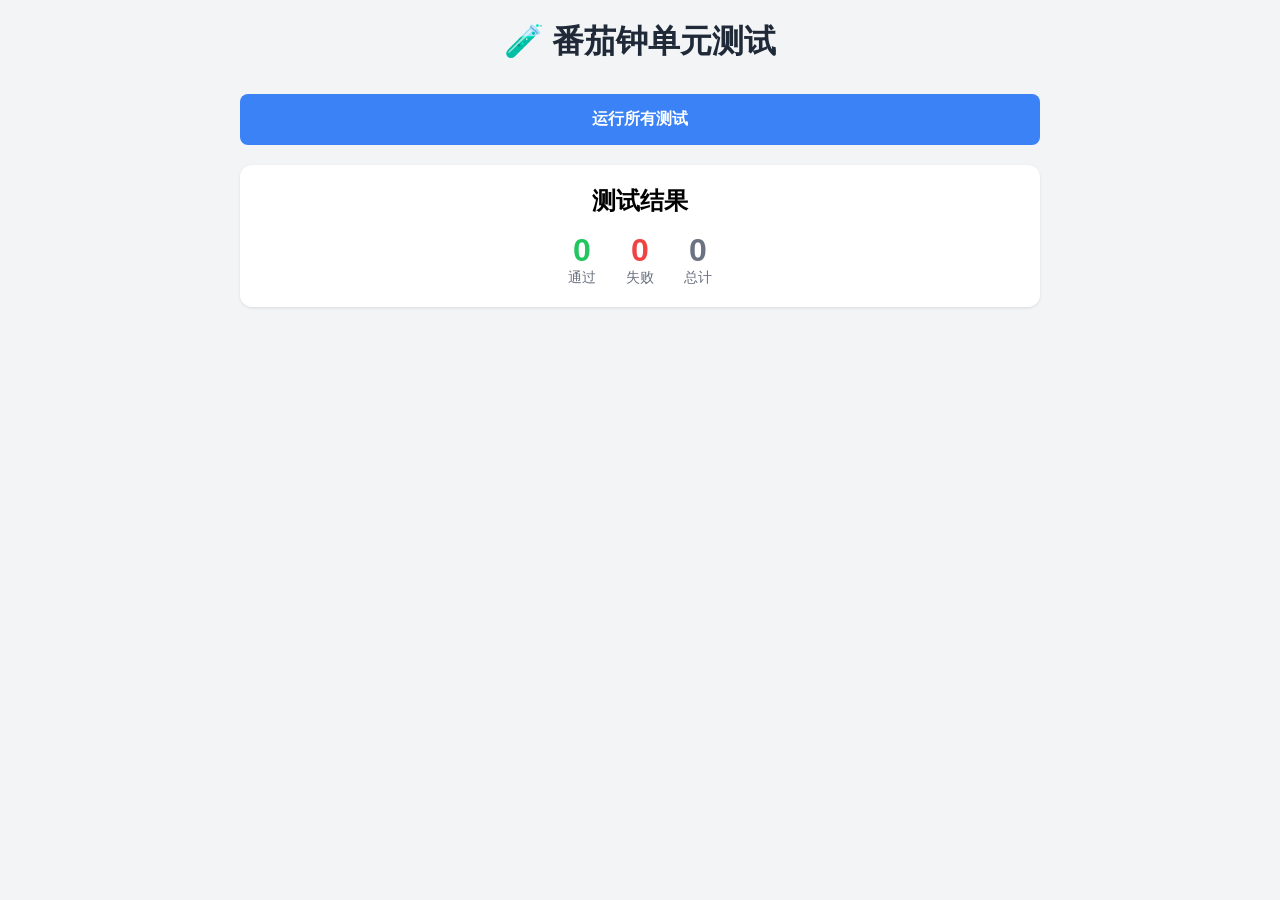
==== commit 3c5638c8: "feat: 番茄钟计时器评审 1. 三轮修复DOM初始化和任务联动 2. 规划清晰但存在"未命名任务"显示瑕疵" ====
--- a/test.html
+++ b/test.html
@@ -1,498 +1,815 @@
 <!DOCTYPE html>
 <html lang="zh-CN">
 <head>
-  <meta charset="UTF-8">
-  <meta name="viewport" content="width=device-width, initial-scale=1.0">
-  <title>番茄钟测试</title>
-  <style>
-    * { margin: 0; padding: 0; box-sizing: border-box; }
-    body { font-family: -apple-system, monospace; padding: 20px; background: #f3f4f6; }
-    .test-container { max-width: 900px; margin: 0 auto; }
-    h1 { margin-bottom: 20px; color: #1f2937; }
-    .summary { padding: 20px; background: #1f2937; color: white; border-radius: 8px; margin-bottom: 20px; }
-    .summary h2 { margin-bottom: 10px; }
-    .test-group { margin-bottom: 24px; background: white; padding: 20px; border-radius: 8px; box-shadow: 0 1px 3px rgba(0,0,0,0.1); }
-    .test-title { font-size: 1.1em; font-weight: 600; margin-bottom: 12px; color: #ef4444; }
-    .test-item { padding: 8px 12px; margin: 4px 0; border-radius: 4px; font-size: 14px; }
-    .test-item.pass { background: #dcfce7; color: #166534; }
-    .test-item.fail { background: #fee2e2; color: #991b1b; }
-    .test-item.pending { background: #fef3c7; color: #92400e; }
-    .pass-count { color: #22c55e; }
-    .fail-count { color: #ef4444; }
-  </style>
+    <meta charset="UTF-8">
+    <meta name="viewport" content="width=device-width, initial-scale=1.0">
+    <title>番茄钟测试</title>
+    <style>
+        * {
+            margin: 0;
+            padding: 0;
+            box-sizing: border-box;
+        }
+
+        body {
+            font-family: -apple-system, BlinkMacSystemFont, 'Segoe UI', Roboto, sans-serif;
+            background: #f3f4f6;
+            padding: 20px;
+        }
+
+        .test-container {
+            max-width: 800px;
+            margin: 0 auto;
+        }
+
+        h1 {
+            text-align: center;
+            margin-bottom: 30px;
+            color: #1f2937;
+        }
+
+        .test-suite {
+            background: white;
+            border-radius: 12px;
+            padding: 20px;
+            margin-bottom: 20px;
+            box-shadow: 0 1px 3px rgba(0, 0, 0, 0.1);
+        }
+
+        .test-suite h2 {
+            font-size: 1.25rem;
+            margin-bottom: 15px;
+            color: #374151;
+            border-bottom: 2px solid #e5e7eb;
+            padding-bottom: 10px;
+        }
+
+        .test-case {
+            padding: 12px;
+            margin-bottom: 10px;
+            border-radius: 8px;
+            display: flex;
+            justify-content: space-between;
+            align-items: center;
+        }
+
+        .test-case.pass {
+            background: #d1fae5;
+            border-left: 4px solid #22c55e;
+        }
+
+        .test-case.fail {
+            background: #fee2e2;
+            border-left: 4px solid #ef4444;
+        }
+
+        .test-case.running {
+            background: #dbeafe;
+            border-left: 4px solid #3b82f6;
+        }
+
+        .test-name {
+            font-weight: 500;
+            color: #1f2937;
+        }
+
+        .test-status {
+            font-size: 0.875rem;
+            font-weight: 600;
+        }
+
+        .test-status.pass {
+            color: #22c55e;
+        }
+
+        .test-status.fail {
+            color: #ef4444;
+        }
+
+        .test-status.running {
+            color: #3b82f6;
+        }
+
+        .error-message {
+            font-size: 0.75rem;
+            color: #ef4444;
+            margin-top: 5px;
+        }
+
+        .summary {
+            background: white;
+            border-radius: 12px;
+            padding: 20px;
+            box-shadow: 0 1px 3px rgba(0, 0, 0, 0.1);
+            text-align: center;
+        }
+
+        .summary h2 {
+            margin-bottom: 15px;
+        }
+
+        .summary-stats {
+            display: flex;
+            justify-content: center;
+            gap: 30px;
+            font-size: 1.125rem;
+        }
+
+        .stat {
+            display: flex;
+            flex-direction: column;
+            align-items: center;
+        }
+
+        .stat-value {
+            font-size: 2rem;
+            font-weight: 700;
+        }
+
+        .stat-value.pass {
+            color: #22c55e;
+        }
+
+        .stat-value.fail {
+            color: #ef4444;
+        }
+
+        .stat-label {
+            font-size: 0.875rem;
+            color: #6b7280;
+        }
+
+        .run-btn {
+            display: block;
+            width: 100%;
+            padding: 15px;
+            background: #3b82f6;
+            color: white;
+            border: none;
+            border-radius: 8px;
+            font-size: 1rem;
+            font-weight: 600;
+            cursor: pointer;
+            margin-bottom: 20px;
+        }
+
+        .run-btn:hover {
+            background: #2563eb;
+        }
+
+        .run-btn:disabled {
+            background: #9ca3af;
+            cursor: not-allowed;
+        }
+    </style>
 </head>
 <body>
-  <div class="test-container">
-    <h1>🍅 番茄钟计时器 - 测试套件</h1>
-    <div class="summary" id="summary"></div>
-    <div id="testGroups"></div>
-  </div>
-
-  <script>
-    const testResults = [];
-    let passCount = 0;
-    let failCount = 0;
-
-    function describe(name, fn) {
-      const groupDiv = document.createElement('div');
-      groupDiv.className = 'test-group';
-      groupDiv.innerHTML = `<div class="test-title">${name}</div><div class="tests"></div>`;
-      document.getElementById('testGroups').appendChild(groupDiv);
-      
-      const originalIt = window.it;
-      window.it = function(testName, testFn) {
-        try {
-          testFn();
-          groupDiv.querySelector('.tests').innerHTML += `<div class="test-item pass">✓ ${testName}</div>`;
-          testResults.push({ name: `${name} - ${testName}`, status: 'pass' });
-          passCount++;
-        } catch (e) {
-          groupDiv.querySelector('.tests').innerHTML += `<div class="test-item fail">✗ ${testName}: ${e.message}</div>`;
-          testResults.push({ name: `${name} - ${testName}`, status: 'fail', error: e.message });
-          failCount++;
-        }
-      };
-      
-      fn();
-      
-      window.it = originalIt;
-    }
-
-    function it(name, fn) {
-      fn();
-    }
-
-    function assert(condition, message) {
-      if (!condition) throw new Error(message || 'Assertion failed');
-    }
-
-    function assertEqual(actual, expected, message) {
-      if (actual !== expected) {
-        throw new Error(message || `Expected ${expected}, got ${actual}`);
-      }
-    }
-
-    function assertDeepEqual(obj1, obj2, message) {
-      if (JSON.stringify(obj1) !== JSON.stringify(obj2)) {
-        throw new Error(message || `Objects are not equal`);
-      }
-    }
-
-    localStorage.clear();
-
-    const Storage = {
-      KEYS: { SETTINGS: 'pomodoro_settings', STATS: 'pomodoro_stats', TASKS: 'pomodoro_tasks' },
-      get(key, defaultValue) {
-        try {
-          const item = localStorage.getItem(key);
-          return item ? JSON.parse(item) : defaultValue;
-        } catch { return defaultValue; }
-      },
-      set(key, value) { localStorage.setItem(key, JSON.stringify(value)); }
-    };
-
-    const DEFAULT_SETTINGS = { workDuration: 25, shortBreakDuration: 5, longBreakDuration: 15, longBreakInterval: 4 };
-    const DEFAULT_STATS = { today: 0, total: 0, daily: {} };
-
-    class MockProgressRing {
-      constructor() { this.lastProgress = 0; this.lastColor = ''; }
-      draw(progress, color) { this.lastProgress = progress; this.lastColor = color; }
-    }
-
-    class StatCard {
-      constructor() { this.stats = Storage.get(Storage.KEYS.STATS, DEFAULT_STATS); }
-      updateToday(count) {
-        const today = new Date().toISOString().split('T')[0];
-        this.stats.today = count;
-        this.stats.daily[today] = count;
-        this.stats.total += 1;
-        Storage.set(Storage.KEYS.STATS, this.stats);
-      }
-      getTodayKey() { return new Date().toISOString().split('T')[0]; }
-    }
-
-    class Timer {
-      constructor(options) {
-        this.progressRing = options.progressRing;
-        this.onTick = options.onTick;
-        this.onComplete = options.onComplete;
-        this.onStateChange = options.onStateChange;
-        this.settings = options.settings;
-        this.state = 'idle';
-        this.mode = 'work';
-        this.pomodorosCompleted = 0;
-        this.startTime = null;
-        this.pausedTime = null;
-        this.remainingTime = 0;
-      }
-      getDuration() {
-        const s = this.settings();
-        if (this.mode === 'work') return s.workDuration * 60 * 1000;
-        else if (this.mode === 'shortBreak') return s.shortBreakDuration * 60 * 1000;
-        else return s.longBreakDuration * 60 * 1000;
-      }
-      start() {
-        if (this.state === 'running') return;
-        if (this.state === 'paused') {
-          const pausedDuration = Date.now() - this.pausedTime;
-          this.startTime = this.startTime + pausedDuration;
-        } else {
-          this.startTime = Date.now();
-          this.remainingTime = this.getDuration();
-        }
-        this.state = 'running';
-        if (this.onStateChange) this.onStateChange(this.state, this.mode);
-      }
-      pause() {
-        if (this.state !== 'running') return;
-        this.state = 'paused';
-        this.pausedTime = Date.now();
-        this.remainingTime = this.getDuration() - (Date.now() - this.startTime);
-        if (this.onStateChange) this.onStateChange(this.state, this.mode);
-      }
-      reset() {
-        this.state = 'idle';
-        this.remainingTime = 0;
-        this.startTime = null;
-        this.pausedTime = null;
-        if (this.onStateChange) this.onStateChange(this.state, this.mode);
-      }
-      complete() {
-        this.state = 'idle';
-        if (this.mode === 'work') this.pomodorosCompleted++;
-        if (this.onComplete) this.onComplete(this.mode, this.pomodorosCompleted);
-        const s = this.settings();
-        if (this.mode === 'work') {
-          if (this.pomodorosCompleted % s.longBreakInterval === 0) this.mode = 'longBreak';
-          else this.mode = 'shortBreak';
-        } else {
-          this.mode = 'work';
-        }
-        this.remainingTime = 0;
-        this.startTime = null;
-        if (this.onStateChange) this.onStateChange(this.state, this.mode);
-      }
-      getRemainingTime() {
-        if (this.state === 'idle') return this.getDuration();
-        if (this.state === 'paused') return this.remainingTime;
-        return Math.max(0, this.getDuration() - (Date.now() - this.startTime));
-      }
-    }
-
-    describe('计时器状态流转测试', () => {
-      const mockRing = new MockProgressRing();
-      let stateHistory = [];
-      
-      const timer = new Timer({
-        progressRing: mockRing,
-        settings: () => ({ ...DEFAULT_SETTINGS }),
-        onStateChange: (state, mode) => stateHistory.push({ state, mode })
-      });
-
-      it('初始状态应为 idle', () => {
-        assertEqual(timer.state, 'idle', '初始状态应该是 idle');
-      });
-
-      it('启动后状态应为 running', () => {
-        timer.start();
-        assertEqual(timer.state, 'running', '启动后状态应该是 running');
-      });
-
-      it('暂停后状态应为 paused', () => {
-        timer.pause();
-        assertEqual(timer.state, 'paused', '暂停后状态应该是 paused');
-      });
-
-      it('重置后状态应为 idle', () => {
-        timer.reset();
-        assertEqual(timer.state, 'idle', '重置后状态应该是 idle');
-      });
-
-      it('工作完成后应切换到短休息', () => {
-        timer.start();
-        timer.complete();
-        assertEqual(timer.mode, 'shortBreak', '工作完成后应该切换到短休息');
-      });
-
-      it('短休息完成后应切换到工作', () => {
-        timer.complete();
-        assertEqual(timer.mode, 'work', '短休息完成后应该切换到工作');
-      });
-
-      it('完成4个番茄后应切换到长休息', () => {
-        timer.mode = 'work';
-        timer.pomodorosCompleted = 3;
-        timer.complete();
-        assertEqual(timer.mode, 'longBreak', '完成4个番茄后应该切换到长休息');
-      });
-
-      it('长休息完成后应切换到工作', () => {
-        timer.complete();
-        assertEqual(timer.mode, 'work', '长休息完成后应该切换到工作');
-      });
-    });
-
-    describe('时间计算精度验证', () => {
-      it('工作时长应为25分钟', () => {
-        const settings = DEFAULT_SETTINGS;
-        const timer = new Timer({ progressRing: new MockProgressRing(), settings: () => settings });
-        assertEqual(timer.getDuration(), 25 * 60 * 1000, '工作时长应该是 25 * 60 * 1000 毫秒');
-      });
-
-      it('短休息时长应为5分钟', () => {
-        const settings = DEFAULT_SETTINGS;
-        const timer = new Timer({ 
-          progressRing: new MockProgressRing(), 
-          settings: () => settings,
-          mode: 'shortBreak'
+    <div class="test-container">
+        <h1>🧪 番茄钟单元测试</h1>
+        
+        <button class="run-btn" id="runTests">运行所有测试</button>
+        
+        <div class="summary" id="summary">
+            <h2>测试结果</h2>
+            <div class="summary-stats">
+                <div class="stat">
+                    <div class="stat-value pass" id="passCount">0</div>
+                    <div class="stat-label">通过</div>
+                </div>
+                <div class="stat">
+                    <div class="stat-value fail" id="failCount">0</div>
+                    <div class="stat-label">失败</div>
+                </div>
+                <div class="stat">
+                    <div class="stat-value" id="totalCount" style="color: #6b7280;">0</div>
+                    <div class="stat-label">总计</div>
+                </div>
+            </div>
+        </div>
+
+        <div id="testSuites"></div>
+    </div>
+
+    <script src="js/utils.js"></script>
+    <script src="js/storage.js"></script>
+    <script src="js/components/Timer.js"></script>
+    <script src="js/components/SettingsForm.js"></script>
+    
+    <script>
+        /**
+         * 测试框架
+         */
+        class TestRunner {
+            constructor() {
+                this.suites = [];
+                this.results = [];
+            }
+
+            describe(name, fn) {
+                const suite = {
+                    name,
+                    tests: [],
+                    beforeEach: null,
+                    afterEach: null
+                };
+                this.suites.push(suite);
+                this.currentSuite = suite;
+                fn();
+                this.currentSuite = null;
+            }
+
+            it(name, fn) {
+                if (this.currentSuite) {
+                    this.currentSuite.tests.push({ name, fn });
+                }
+            }
+
+            beforeEach(fn) {
+                if (this.currentSuite) {
+                    this.currentSuite.beforeEach = fn;
+                }
+            }
+
+            afterEach(fn) {
+                if (this.currentSuite) {
+                    this.currentSuite.afterEach = fn;
+                }
+            }
+
+            async run() {
+                this.results = [];
+                
+                for (const suite of this.suites) {
+                    const suiteResult = {
+                        name: suite.name,
+                        tests: []
+                    };
+
+                    for (const test of suite.tests) {
+                        const testResult = {
+                            name: test.name,
+                            status: 'running',
+                            error: null
+                        };
+
+                        try {
+                            if (suite.beforeEach) await suite.beforeEach();
+                            await test.fn();
+                            if (suite.afterEach) await suite.afterEach();
+                            testResult.status = 'pass';
+                        } catch (error) {
+                            testResult.status = 'fail';
+                            testResult.error = error.message;
+                        }
+
+                        suiteResult.tests.push(testResult);
+                    }
+
+                    this.results.push(suiteResult);
+                }
+
+                return this.results;
+            }
+        }
+
+        // 断言函数
+        function expect(actual) {
+            return {
+                toBe(expected) {
+                    if (actual !== expected) {
+                        throw new Error(`Expected ${expected} but got ${actual}`);
+                    }
+                },
+                toEqual(expected) {
+                    if (JSON.stringify(actual) !== JSON.stringify(expected)) {
+                        throw new Error(`Expected ${JSON.stringify(expected)} but got ${JSON.stringify(actual)}`);
+                    }
+                },
+                toBeTruthy() {
+                    if (!actual) {
+                        throw new Error(`Expected truthy but got ${actual}`);
+                    }
+                },
+                toBeFalsy() {
+                    if (actual) {
+                        throw new Error(`Expected falsy but got ${actual}`);
+                    }
+                },
+                toBeGreaterThan(expected) {
+                    if (!(actual > expected)) {
+                        throw new Error(`Expected ${actual} to be greater than ${expected}`);
+                    }
+                },
+                toBeLessThan(expected) {
+                    if (!(actual < expected)) {
+                        throw new Error(`Expected ${actual} to be less than ${expected}`);
+                    }
+                },
+                toBeGreaterThanOrEqual(expected) {
+                    if (!(actual >= expected)) {
+                        throw new Error(`Expected ${actual} to be greater than or equal to ${expected}`);
+                    }
+                },
+                toContain(expected) {
+                    if (!actual.includes(expected)) {
+                        throw new Error(`Expected ${actual} to contain ${expected}`);
+                    }
+                },
+                toHaveLength(expected) {
+                    if (actual.length !== expected) {
+                        throw new Error(`Expected length ${expected} but got ${actual.length}`);
+                    }
+                }
+            };
+        }
+
+        // 创建测试运行器
+        const runner = new TestRunner();
+
+        // ==================== Timer Tests ====================
+        runner.describe('Timer 组件测试', () => {
+            let timer;
+
+            runner.beforeEach(() => {
+                timer = new Timer({
+                    workDuration: 0.05, // 3秒用于测试
+                    breakDuration: 0.03, // 2秒用于测试
+                    longBreakDuration: 0.05
+                });
+            });
+
+            runner.afterEach(() => {
+                if (timer) timer.destroy();
+            });
+
+            runner.it('初始化时应该处于 idle 状态', () => {
+                expect(timer.state).toBe('idle');
+                expect(timer.mode).toBe('work');
+            });
+
+            runner.it('开始计时后应该处于 running 状态', () => {
+                timer.start();
+                expect(timer.state).toBe('running');
+            });
+
+            runner.it('暂停后应该处于 paused 状态', () => {
+                timer.start();
+                timer.pause();
+                expect(timer.state).toBe('paused');
+            });
+
+            runner.it('重置后应该回到 idle 状态', () => {
+                timer.start();
+                timer.reset();
+                expect(timer.state).toBe('idle');
+            });
+
+            runner.it('切换模式应该更新总时间', () => {
+                timer.setMode('break');
+                expect(timer.mode).toBe('break');
+                expect(timer.totalTime).toBe(0.03 * 60 * 1000);
+            });
+
+            runner.it('应该正确计算进度', () => {
+                timer.totalTime = 10000;
+                timer.remainingTime = 5000;
+                expect(timer.getProgress()).toBe(0.5);
+            });
+
+            runner.it('应该正确格式化时间', () => {
+                timer.totalTime = 25 * 60 * 1000;
+                timer.remainingTime = 25 * 60 * 1000;
+                expect(timer.getFormattedTime()).toBe('25:00');
+            });
+
+            runner.it('完成工作模式后应该增加完成计数', () => {
+                timer.setMode('work');
+                timer.completedPomodoros = 0;
+                timer._complete();
+                expect(timer.completedPomodoros).toBe(1);
+            });
         });
-        timer.mode = 'shortBreak';
-        assertEqual(timer.getDuration(), 5 * 60 * 1000, '短休息时长应该是 5 * 60 * 1000 毫秒');
-      });
-
-      it('长休息时长应为15分钟', () => {
-        const settings = DEFAULT_SETTINGS;
-        const timer = new Timer({ 
-          progressRing: new MockProgressRing(), 
-          settings: () => settings,
-          mode: 'longBreak'
+
+        // ==================== Utils Tests ====================
+        runner.describe('Utils 工具函数测试', () => {
+            runner.it('formatTime 应该正确格式化时间', () => {
+                expect(Utils.formatTime(0)).toBe('00:00');
+                expect(Utils.formatTime(60000)).toBe('01:00');
+                expect(Utils.formatTime(90000)).toBe('01:30');
+                expect(Utils.formatTime(3600000)).toBe('60:00');
+            });
+
+            runner.it('formatDate 应该正确格式化日期', () => {
+                const date = new Date('2024-03-20');
+                expect(Utils.formatDate(date)).toBe('2024-03-20');
+            });
+
+            runner.it('getLast7Days 应该返回7天日期', () => {
+                const days = Utils.getLast7Days();
+                expect(days).toHaveLength(7);
+            });
+
+            runner.it('getWeekDay 应该返回正确的星期', () => {
+                expect(Utils.getWeekDay('2024-03-18')).toContain('周');
+            });
+
+            runner.it('validateSettings 应该验证设置', () => {
+                const valid = Utils.validateSettings({
+                    workDuration: 25,
+                    breakDuration: 5,
+                    longBreakDuration: 15
+                });
+                expect(valid.isValid).toBeTruthy();
+            });
+
+            runner.it('validateSettings 应该检测无效设置', () => {
+                const invalid = Utils.validateSettings({
+                    workDuration: 0,
+                    breakDuration: 5,
+                    longBreakDuration: 15
+                });
+                expect(invalid.isValid).toBeFalsy();
+            });
+
+            runner.it('generateId 应该生成唯一ID', () => {
+                const id1 = Utils.generateId();
+                const id2 = Utils.generateId();
+                expect(id1).not.toBe(id2);
+            });
+
+            runner.it('deepClone 应该深拷贝对象', () => {
+                const obj = { a: 1, b: { c: 2 } };
+                const cloned = Utils.deepClone(obj);
+                expect(cloned).toEqual(obj);
+                cloned.b.c = 3;
+                expect(obj.b.c).toBe(2);
+            });
         });
-        timer.mode = 'longBreak';
-        assertEqual(timer.getDuration(), 15 * 60 * 1000, '长休息时长应该是 15 * 60 * 1000 毫秒');
-      });
-
-      it('自定义设置应生效', () => {
-        const customSettings = { workDuration: 30, shortBreakDuration: 10, longBreakDuration: 20, longBreakInterval: 3 };
-        const timer = new Timer({ progressRing: new MockProgressRing(), settings: () => customSettings });
-        assertEqual(timer.getDuration(), 30 * 60 * 1000, '自定义工作时长应该是 30 分钟');
-      });
-
-      it('暂停后恢复应正确计算剩余时间', () => {
-        const timer = new Timer({ progressRing: new MockProgressRing(), settings: () => DEFAULT_SETTINGS });
-        timer.start();
-        timer.pause();
-        const remainingBeforePause = timer.remainingTime;
-        assert(remainingBeforePause > 0 && remainingBeforePause <= 25 * 60 * 1000, '暂停时应该有剩余时间');
-      });
-
-      it('时间戳精度应为毫秒级', () => {
-        const now1 = Date.now();
-        const now2 = Date.now();
-        assert(now2 >= now1, '时间戳应该是单调递增的');
-        const diff = now2 - now1;
-        assert(diff >= 0, '时间差应该是非负的');
-      });
-    });
-
-    describe('统计数据累计逻辑', () => {
-      it('初始统计应为0', () => {
-        localStorage.clear();
-        const statCard = new StatCard();
-        assertEqual(statCard.stats.total, 0, '初始累计应为0');
-        assertEqual(statCard.stats.today, 0, '初始今日应为0');
-      });
-
-      it('完成一个番茄应增加今日和累计', () => {
-        localStorage.clear();
-        const statCard = new StatCard();
-        statCard.updateToday(1);
-        assertEqual(statCard.stats.today, 1, '今日完成应为1');
-        assertEqual(statCard.stats.total, 1, '累计完成应为1');
-      });
-
-      it('完成多个番茄应正确累计', () => {
-        localStorage.clear();
-        const statCard = new StatCard();
-        statCard.updateToday(1);
-        statCard.updateToday(1);
-        statCard.updateToday(1);
-        assertEqual(statCard.stats.today, 3, '今日完成应为3');
-        assertEqual(statCard.stats.total, 3, '累计完成应为3');
-      });
-
-      it('不同日期数据应独立存储', () => {
-        localStorage.clear();
-        const statCard = new StatCard();
-        statCard.stats.daily['2024-01-01'] = 5;
-        statCard.stats.daily['2024-01-02'] = 3;
-        Storage.set(Storage.KEYS.STATS, statCard.stats);
-        
-        const loaded = Storage.get(Storage.KEYS.STATS, DEFAULT_STATS);
-        assertEqual(loaded.daily['2024-01-01'], 5, '2024-01-01数据应为5');
-        assertEqual(loaded.daily['2024-01-02'], 3, '2024-01-02数据应为3');
-      });
-
-      it('统计数据应持久化到localStorage', () => {
-        localStorage.clear();
-        const statCard = new StatCard();
-        statCard.updateToday(10);
-        
-        const loaded = Storage.get(Storage.KEYS.STATS, DEFAULT_STATS);
-        assertEqual(loaded.total, 10, '从localStorage加载的总计应为10');
-      });
-    });
-
-    describe('图表数据聚合结果', () => {
-      const mockStats = {
-        total: 20,
-        daily: {
-          '2024-01-01': 5,
-          '2024-01-02': 3,
-          '2024-01-03': 4,
-          '2024-01-04': 2,
-          '2024-01-05': 1,
-          '2024-01-06': 0,
-          '2024-01-07': 5
-        }
-      };
-
-      it('应生成7天数据', () => {
-        const data = [];
-        const today = new Date('2024-01-07');
-        
-        for (let i = 6; i >= 0; i--) {
-          const date = new Date(today);
-          date.setDate(date.getDate() - i);
-          const dateKey = date.toISOString().split('T')[0];
-          data.push({ date: dateKey, value: mockStats.daily[dateKey] || 0 });
-        }
-        
-        assertEqual(data.length, 7, '应生成7天数据');
-      });
-
-      it('缺少的日期应返回0', () => {
-        const data = [];
-        const today = new Date('2024-01-07');
-        
-        for (let i = 6; i >= 0; i--) {
-          const date = new Date(today);
-          date.setDate(date.getDate() - i);
-          const dateKey = date.toISOString().split('T')[0];
-          data.push({ date: dateKey, value: mockStats.daily[dateKey] || 0 });
-        }
-        
-        assertEqual(data[5].value, 0, '2024-01-02应为0');
-      });
-
-      it('数据应按日期排序', () => {
-        const data = [];
-        const today = new Date('2024-01-07');
-        
-        for (let i = 6; i >= 0; i--) {
-          const date = new Date(today);
-          date.setDate(date.getDate() - i);
-          const dateKey = date.toISOString().split('T')[0];
-          data.push({ date: dateKey, value: mockStats.daily[dateKey] || 0 });
-        }
-        
-        for (let i = 1; i < data.length; i++) {
-          assert(data[i].date > data[i-1].date, '日期应该按升序排列');
-        }
-      });
-
-      it('应正确计算最大值用于Y轴', () => {
-        const values = [5, 3, 4, 2, 1, 0, 5];
-        const maxValue = Math.max(...values, 1);
-        assertEqual(maxValue, 5, '最大值应为5');
-      });
-    });
-
-    describe('设置表单校验规则', () => {
-      it('工作时长有效范围1-60', () => {
-        const validate = (val) => !isNaN(val) && val >= 1 && val <= 60;
-        assert(validate(25), '25应该是有效的');
-        assert(validate(1), '1应该是有效的');
-        assert(validate(60), '60应该是有效的');
-        assert(!validate(0), '0应该是无效的');
-        assert(!validate(61), '61应该是无效的');
-        assert(!validate(-1), '-1应该是无效的');
-      });
-
-      it('短休息有效范围1-30', () => {
-        const validate = (val) => !isNaN(val) && val >= 1 && val <= 30;
-        assert(validate(5), '5应该是有效的');
-        assert(validate(30), '30应该是有效的');
-        assert(!validate(0), '0应该是无效的');
-        assert(!validate(31), '31应该是无效的');
-      });
-
-      it('长休息有效范围1-60', () => {
-        const validate = (val) => !isNaN(val) && val >= 1 && val <= 60;
-        assert(validate(15), '15应该是有效的');
-        assert(!validate(0), '0应该是无效的');
-        assert(!validate(61), '61应该是无效的');
-      });
-
-      it('长休息间隔有效范围1-10', () => {
-        const validate = (val) => !isNaN(val) && val >= 1 && val <= 10;
-        assert(validate(4), '4应该是有效的');
-        assert(validate(1), '1应该是有效的');
-        assert(validate(10), '10应该是有效的');
-        assert(!validate(0), '0应该是无效的');
-        assert(!validate(11), '11应该是无效的');
-      });
-
-      it('空值应被视为无效', () => {
-        const validate = (val) => !isNaN(val) && val >= 1 && val <= 60;
-        assert(!validate(''), '空字符串应该是无效的');
-        assert(!validate(null), 'null应该是无效的');
-        assert(!validate(undefined), 'undefined应该是无效的');
-      });
-
-      it('非数字应被视为无效', () => {
-        const validate = (val) => !isNaN(val) && val >= 1 && val <= 60;
-        assert(!validate('abc'), 'abc应该是无效的');
-        assert(!validate('25分钟'), '25分钟应该是无效的');
-      });
-
-      it('设置应保存到localStorage', () => {
-        localStorage.clear();
-        const settings = { workDuration: 30, shortBreakDuration: 10, longBreakDuration: 20, longBreakInterval: 4 };
-        Storage.set(Storage.KEYS.SETTINGS, settings);
-        
-        const loaded = Storage.get(Storage.KEYS.SETTINGS, DEFAULT_SETTINGS);
-        assertEqual(loaded.workDuration, 30, '工作时长应为30');
-        assertEqual(loaded.shortBreakDuration, 10, '短休息应为10');
-      });
-    });
-
-    describe('任务列表功能', () => {
-      it('应能添加任务', () => {
-        localStorage.clear();
-        const tasks = [];
-        const newTask = { id: Date.now(), text: '测试任务', completed: false, createdAt: new Date().toISOString() };
-        tasks.push(newTask);
-        assertEqual(tasks.length, 1, '任务列表长度应为1');
-        assertEqual(tasks[0].text, '测试任务', '任务文本应为"测试任务"');
-      });
-
-      it('应能标记任务完成', () => {
-        localStorage.clear();
-        const tasks = [{ id: 1, text: '测试', completed: false }];
-        const task = tasks.find(t => t.id === 1);
-        task.completed = true;
-        assert(task.completed, '任务应该被标记为完成');
-      });
-
-      it('应能删除任务', () => {
-        localStorage.clear();
-        const tasks = [{ id: 1, text: '任务1' }, { id: 2, text: '任务2' }];
-        const filtered = tasks.filter(t => t.id !== 1);
-        assertEqual(filtered.length, 1, '过滤后长度应为1');
-        assertEqual(filtered[0].id, 2, '剩余任务id应为2');
-      });
-
-      it('已完成任务应显示删除线', () => {
-        const task = { text: '测试任务', completed: true };
-        const className = task.completed ? 'completed' : '';
-        assertEqual(className, 'completed', '已完成任务应有completed类名');
-      });
-    });
-
-    document.getElementById('summary').innerHTML = `
-      <h2>测试结果汇总</h2>
-      <p>通过: <span class="pass-count">${passCount}</span> | 失败: <span class="fail-count">${failCount}</span></p>
-    `;
-  </script>
+
+        // ==================== Storage Tests ====================
+        runner.describe('Storage 数据存储测试', () => {
+            runner.beforeEach(() => {
+                Storage.clearAll();
+            });
+
+            runner.it('应该保存和读取设置', () => {
+                const settings = {
+                    workDuration: 30,
+                    breakDuration: 10,
+                    longBreakDuration: 20
+                };
+                Storage.saveSettings(settings);
+                const loaded = Storage.getSettings();
+                expect(loaded.workDuration).toBe(30);
+                expect(loaded.breakDuration).toBe(10);
+            });
+
+            runner.it('应该返回默认设置', () => {
+                const settings = Storage.getSettings();
+                expect(settings.workDuration).toBe(25);
+                expect(settings.breakDuration).toBe(5);
+            });
+
+            runner.it('应该保存和读取统计数据', () => {
+                const stats = {
+                    today: 5,
+                    total: 100,
+                    streak: 7
+                };
+                Storage.saveStats(stats);
+                const loaded = Storage.getStats();
+                expect(loaded.today).toBe(5);
+                expect(loaded.total).toBe(100);
+            });
+
+            runner.it('应该添加任务', () => {
+                const task = Storage.addTask('测试任务');
+                expect(task.name).toBe('测试任务');
+                expect(task.id).toBeTruthy();
+                
+                const tasks = Storage.getTasks();
+                expect(tasks).toHaveLength(1);
+            });
+
+            runner.it('应该删除任务', () => {
+                const task = Storage.addTask('测试任务');
+                Storage.removeTask(task.id);
+                const tasks = Storage.getTasks();
+                expect(tasks).toHaveLength(0);
+            });
+
+            runner.it('应该记录历史', () => {
+                const today = Utils.formatDate(new Date());
+                Storage.addHistory(today);
+                Storage.addHistory(today);
+                
+                const history = Storage.getHistory();
+                expect(history[today]).toBe(2);
+            });
+
+            runner.it('应该增加今日番茄数', () => {
+                const stats = Storage.incrementTodayPomodoro();
+                expect(stats.today).toBeGreaterThanOrEqual(1);
+                expect(stats.total).toBeGreaterThanOrEqual(1);
+            });
+
+            runner.it('应该获取最近7天历史', () => {
+                const history = Storage.getLast7DaysHistory();
+                expect(history).toHaveLength(7);
+                expect(history[0].weekDay).toBeTruthy();
+            });
+        });
+
+        // ==================== SettingsForm Tests ====================
+        runner.describe('SettingsForm 设置表单测试', () => {
+            // 创建模拟DOM元素
+            function createMockInput(value) {
+                return {
+                    value: value.toString(),
+                    classList: {
+                        add: () => {},
+                        remove: () => {}
+                    }
+                };
+            }
+
+            runner.it('应该验证有效设置', () => {
+                const valid = Utils.validateSettings({
+                    workDuration: 25,
+                    breakDuration: 5,
+                    longBreakDuration: 15
+                });
+                expect(valid.isValid).toBeTruthy();
+            });
+
+            runner.it('应该验证专注时长范围', () => {
+                const invalid = Utils.validateSettings({
+                    workDuration: 0,
+                    breakDuration: 5,
+                    longBreakDuration: 15
+                });
+                expect(invalid.isValid).toBeFalsy();
+                expect(invalid.errors.workDuration).toBeTruthy();
+            });
+
+            runner.it('应该验证短休息时长范围', () => {
+                const invalid = Utils.validateSettings({
+                    workDuration: 25,
+                    breakDuration: 0,
+                    longBreakDuration: 15
+                });
+                expect(invalid.isValid).toBeFalsy();
+                expect(invalid.errors.breakDuration).toBeTruthy();
+            });
+
+            runner.it('应该验证长休息时长范围', () => {
+                const invalid = Utils.validateSettings({
+                    workDuration: 25,
+                    breakDuration: 5,
+                    longBreakDuration: 100
+                });
+                expect(invalid.isValid).toBeFalsy();
+                expect(invalid.errors.longBreakDuration).toBeTruthy();
+            });
+        });
+
+        // ==================== Integration Tests ====================
+        runner.describe('集成测试 - 计时器状态流转', () => {
+            let timer;
+
+            runner.beforeEach(() => {
+                timer = new Timer({
+                    workDuration: 0.05,
+                    breakDuration: 0.03,
+                    longBreakDuration: 0.05
+                });
+            });
+
+            runner.afterEach(() => {
+                if (timer) timer.destroy();
+            });
+
+            runner.it('应该正确流转: idle -> running -> paused -> running', () => {
+                expect(timer.state).toBe('idle');
+                
+                timer.start();
+                expect(timer.state).toBe('running');
+                
+                timer.pause();
+                expect(timer.state).toBe('paused');
+                
+                timer.start();
+                expect(timer.state).toBe('running');
+            });
+
+            runner.it('应该正确流转: work -> break -> work', () => {
+                timer.setMode('work');
+                expect(timer.mode).toBe('work');
+                
+                timer.setMode('break');
+                expect(timer.mode).toBe('break');
+                
+                timer.setMode('work');
+                expect(timer.mode).toBe('work');
+            });
+
+            runner.it('应该正确流转: work -> longBreak (每4个番茄)', () => {
+                timer.completedPomodoros = 4;
+                timer.setMode('work');
+                timer.nextMode();
+                expect(timer.mode).toBe('longBreak');
+            });
+
+            runner.it('应该正确流转: work -> break (非第4个番茄)', () => {
+                timer.completedPomodoros = 3;
+                timer.setMode('work');
+                timer.nextMode();
+                expect(timer.mode).toBe('break');
+            });
+        });
+
+        // ==================== Time Precision Tests ====================
+        runner.describe('时间计算精度测试', () => {
+            runner.it('应该精确计算毫秒级时间', () => {
+                const timer = new Timer({ workDuration: 1 });
+                timer.start();
+                
+                const startTime = timer.startTime;
+                expect(startTime).toBeGreaterThan(0);
+                
+                const state = timer.getState();
+                expect(state.totalTime).toBe(60000);
+                
+                timer.destroy();
+            });
+
+            runner.it('应该精确计算进度', () => {
+                const timer = new Timer({ workDuration: 1 });
+                timer.totalTime = 1000;
+                timer.remainingTime = 250;
+                
+                const progress = timer.getProgress();
+                expect(progress).toBe(0.75);
+                
+                timer.destroy();
+            });
+
+            runner.it('formatTime 应该正确处理毫秒', () => {
+                expect(Utils.formatTime(59999)).toBe('01:00');
+                expect(Utils.formatTime(60000)).toBe('01:00');
+                expect(Utils.formatTime(61000)).toBe('01:01');
+            });
+        });
+
+        // ==================== Stats Calculation Tests ====================
+        runner.describe('统计数据累计逻辑测试', () => {
+            runner.beforeEach(() => {
+                Storage.clearAll();
+            });
+
+            runner.it('应该正确累计今日番茄数', () => {
+                Storage.incrementTodayPomodoro();
+                Storage.incrementTodayPomodoro();
+                
+                const stats = Storage.getStats();
+                expect(stats.today).toBe(2);
+                expect(stats.total).toBe(2);
+            });
+
+            runner.it('应该正确计算连续天数', () => {
+                const yesterday = new Date();
+                yesterday.setDate(yesterday.getDate() - 1);
+                
+                Storage.saveStats({
+                    today: 3,
+                    total: 10,
+                    streak: 2,
+                    lastActiveDate: Utils.formatDate(yesterday)
+                });
+                
+                const stats = Storage.incrementTodayPomodoro();
+                expect(stats.streak).toBe(3);
+            });
+
+            runner.it('连续天数中断后应该重置', () => {
+                const twoDaysAgo = new Date();
+                twoDaysAgo.setDate(twoDaysAgo.getDate() - 2);
+                
+                Storage.saveStats({
+                    today: 3,
+                    total: 10,
+                    streak: 5,
+                    lastActiveDate: Utils.formatDate(twoDaysAgo)
+                });
+                
+                const stats = Storage.incrementTodayPomodoro();
+                expect(stats.streak).toBe(1);
+            });
+        });
+
+        // ==================== Chart Data Tests ====================
+        runner.describe('图表数据聚合测试', () => {
+            runner.beforeEach(() => {
+                Storage.clearAll();
+            });
+
+            runner.it('应该正确聚合近7天数据', () => {
+                const today = Utils.formatDate(new Date());
+                const yesterday = Utils.formatDate(new Date(Date.now() - 86400000));
+                
+                Storage.addHistory(today);
+                Storage.addHistory(today);
+                Storage.addHistory(yesterday);
+                
+                const history = Storage.getLast7DaysHistory();
+                expect(history).toHaveLength(7);
+                
+                const todayData = history.find(h => h.date === today);
+                const yesterdayData = history.find(h => h.date === yesterday);
+                
+                expect(todayData.count).toBe(2);
+                expect(yesterdayData.count).toBe(1);
+            });
+
+            runner.it('没有数据的日期应该返回0', () => {
+                const history = Storage.getLast7DaysHistory();
+                const today = Utils.formatDate(new Date());
+                const todayData = history.find(h => h.date === today);
+                
+                expect(todayData.count).toBe(0);
+            });
+
+            runner.it('应该包含星期信息', () => {
+                const history = Storage.getLast7DaysHistory();
+                expect(history[0].weekDay).toBeTruthy();
+                expect(history[0].weekDay).toContain('周');
+            });
+        });
+
+        // 渲染测试结果
+        function renderResults(results) {
+            const container = document.getElementById('testSuites');
+            container.innerHTML = '';
+
+            let passCount = 0;
+            let failCount = 0;
+
+            results.forEach(suite => {
+                const suiteEl = document.createElement('div');
+                suiteEl.className = 'test-suite';
+
+                const titleEl = document.createElement('h2');
+                titleEl.textContent = suite.name;
+                suiteEl.appendChild(titleEl);
+
+                suite.tests.forEach(test => {
+                    const testEl = document.createElement('div');
+                    testEl.className = `test-case ${test.status}`;
+
+                    const nameEl = document.createElement('span');
+                    nameEl.className = 'test-name';
+                    nameEl.textContent = test.name;
+
+                    const statusEl = document.createElement('span');
+                    statusEl.className = `test-status ${test.status}`;
+                    statusEl.textContent = test.status === 'pass' ? '✓ 通过' : '✗ 失败';
+
+                    testEl.appendChild(nameEl);
+                    testEl.appendChild(statusEl);
+
+                    if (test.error) {
+                        const errorEl = document.createElement('div');
+                        errorEl.className = 'error-message';
+                        errorEl.textContent = test.error;
+                        testEl.appendChild(errorEl);
+                    }
+
+                    suiteEl.appendChild(testEl);
+
+                    if (test.status === 'pass') passCount++;
+                    else failCount++;
+                });
+
+                container.appendChild(suiteEl);
+            });
+
+            document.getElementById('passCount').textContent = passCount;
+            document.getElementById('failCount').textContent = failCount;
+            document.getElementById('totalCount').textContent = passCount + failCount;
+        }
+
+        // 运行测试
+        document.getElementById('runTests').addEventListener('click', async () => {
+            const btn = document.getElementById('runTests');
+            btn.disabled = true;
+            btn.textContent = '测试中...';
+
+            const results = await runner.run();
+            renderResults(results);
+
+            btn.disabled = false;
+            btn.textContent = '重新运行测试';
+        });
+    </script>
 </body>
 </html>
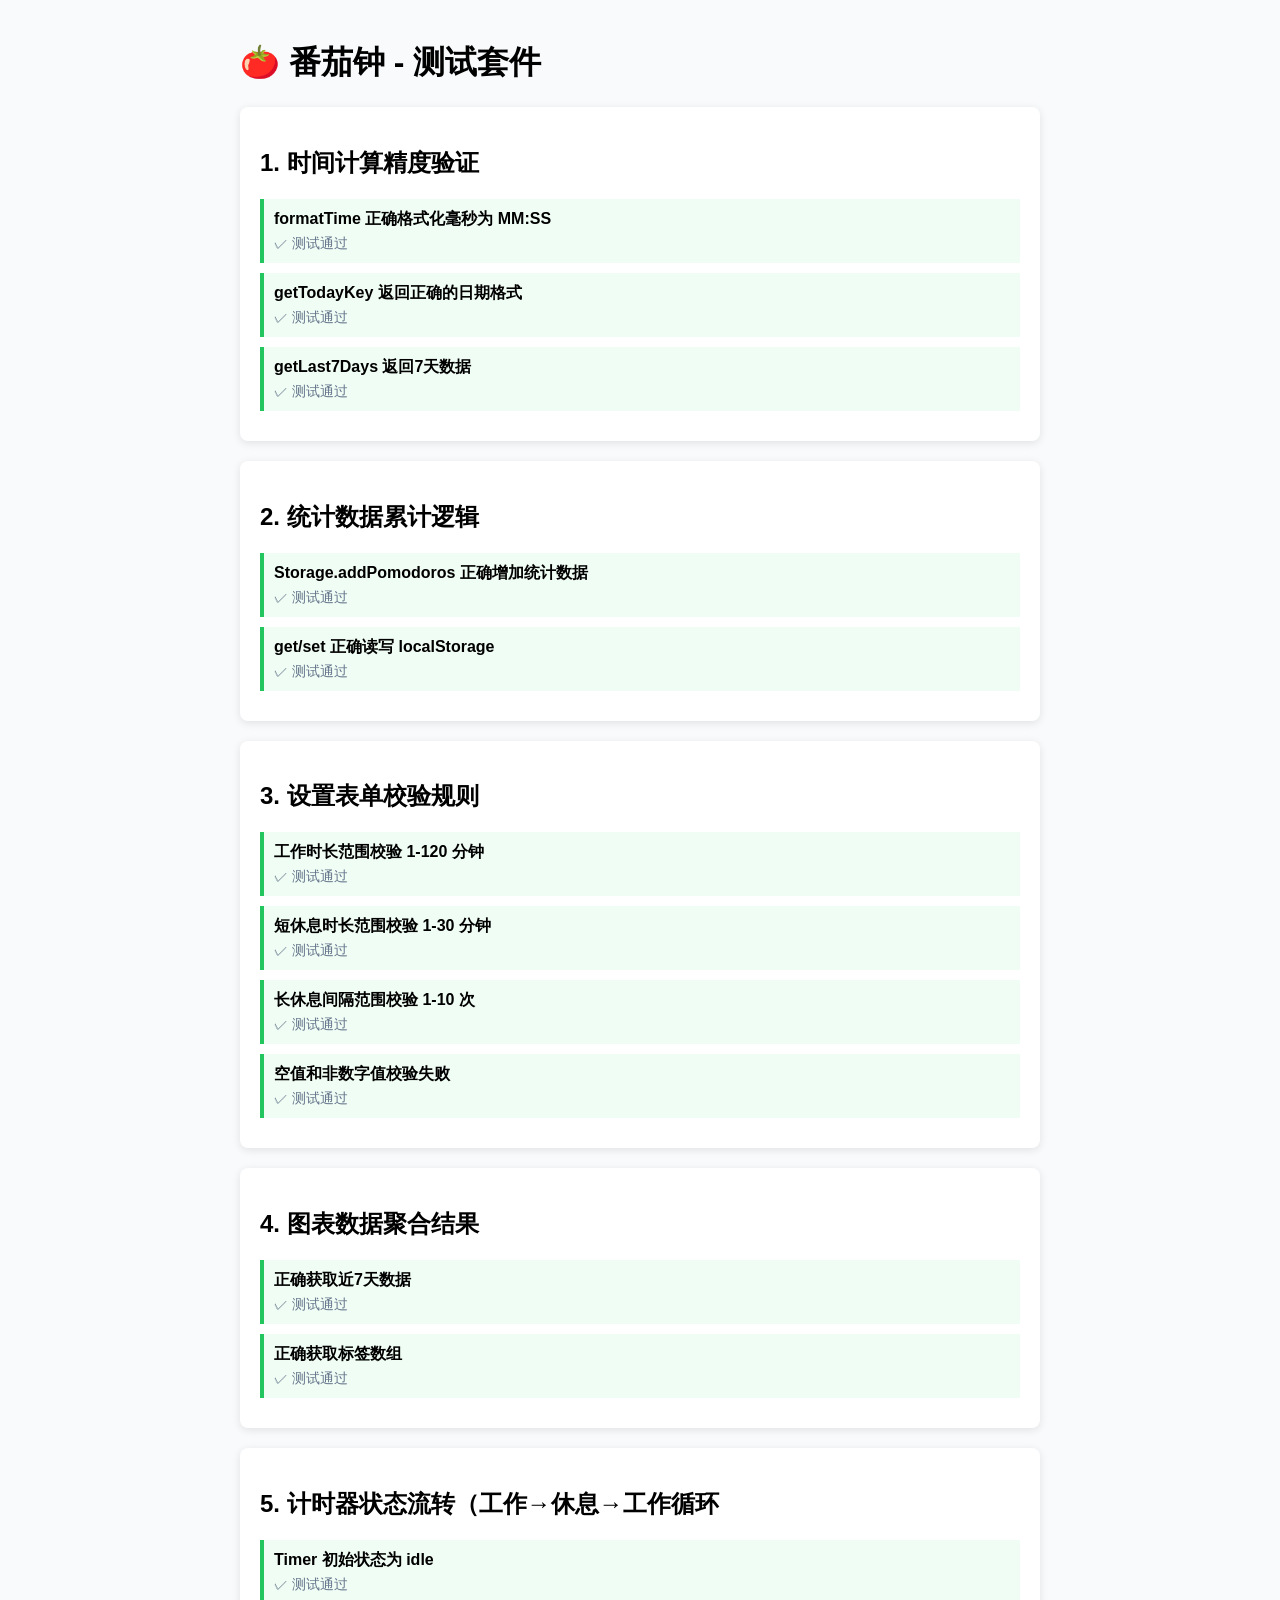
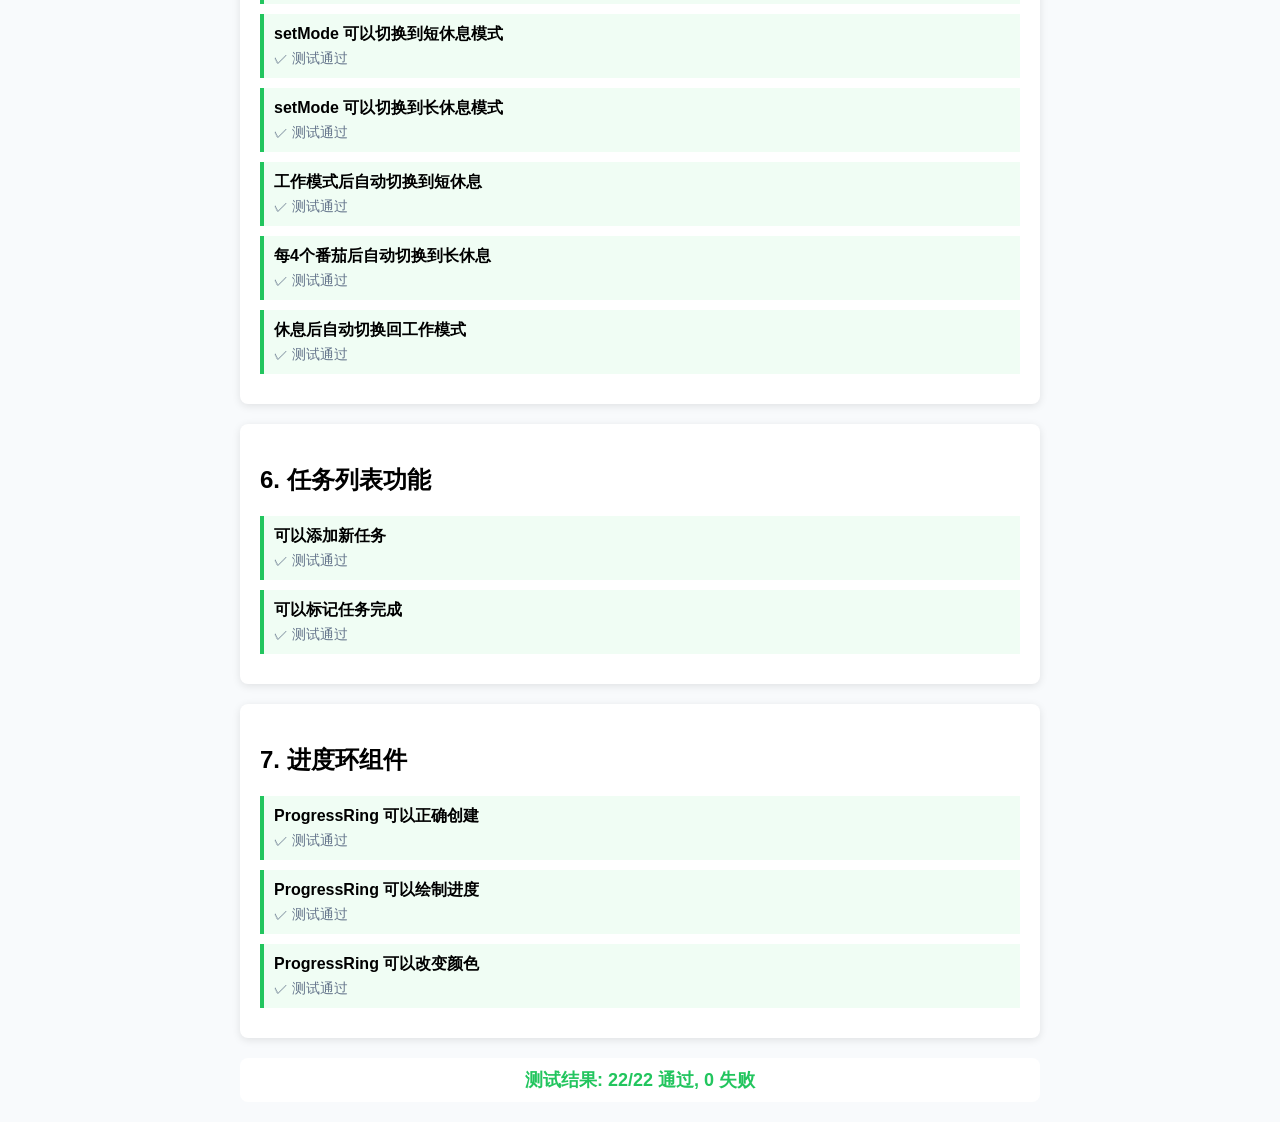
==== commit a1b18efc: "Merge d4e8dded37eef44598f8730fe84dd95895d1f23d into 2a37742228fc83b6fdd997892f0bb945e21dd33a" ====
--- a/test.html
+++ b/test.html
@@ -3,813 +3,399 @@
 <head>
     <meta charset="UTF-8">
     <meta name="viewport" content="width=device-width, initial-scale=1.0">
-    <title>番茄钟测试</title>
+    <title>番茄钟 - 测试</title>
     <style>
-        * {
-            margin: 0;
-            padding: 0;
-            box-sizing: border-box;
-        }
-
         body {
             font-family: -apple-system, BlinkMacSystemFont, 'Segoe UI', Roboto, sans-serif;
-            background: #f3f4f6;
+            background-color: #f8fafc;
             padding: 20px;
-        }
-
-        .test-container {
             max-width: 800px;
             margin: 0 auto;
         }
-
-        h1 {
-            text-align: center;
-            margin-bottom: 30px;
-            color: #1f2937;
-        }
-
         .test-suite {
             background: white;
-            border-radius: 12px;
+            border-radius: 8px;
             padding: 20px;
             margin-bottom: 20px;
-            box-shadow: 0 1px 3px rgba(0, 0, 0, 0.1);
-        }
-
-        .test-suite h2 {
-            font-size: 1.25rem;
-            margin-bottom: 15px;
-            color: #374151;
-            border-bottom: 2px solid #e5e7eb;
-            padding-bottom: 10px;
-        }
-
+            box-shadow: 0 2px 8px rgba(0,0,0,0.1);
+        }
         .test-case {
-            padding: 12px;
-            margin-bottom: 10px;
+            margin: 10px 0;
+            padding: 10px;
+            border-left: 4px solid;
+        }
+        .test-case.pass {
+            border-left-color: #22c55e;
+            background-color: #f0fdf4;
+        }
+        .test-case.fail {
+            border-left-color: #ef4444;
+            background-color: #fef2f2;
+        }
+        .test-name {
+            font-weight: 600;
+            margin-bottom: 5px;
+        }
+        .test-result {
+            font-size: 14px;
+            color: #64748b;
+        }
+        .summary {
+            font-size: 18px;
+            font-weight: 700;
+            margin-top: 20px;
+            padding: 10px;
+            background: white;
             border-radius: 8px;
-            display: flex;
-            justify-content: space-between;
-            align-items: center;
-        }
-
-        .test-case.pass {
-            background: #d1fae5;
-            border-left: 4px solid #22c55e;
-        }
-
-        .test-case.fail {
-            background: #fee2e2;
-            border-left: 4px solid #ef4444;
-        }
-
-        .test-case.running {
-            background: #dbeafe;
-            border-left: 4px solid #3b82f6;
-        }
-
-        .test-name {
-            font-weight: 500;
-            color: #1f2937;
-        }
-
-        .test-status {
-            font-size: 0.875rem;
-            font-weight: 600;
-        }
-
-        .test-status.pass {
+            text-align: center;
+        }
+        .summary.pass {
             color: #22c55e;
         }
-
-        .test-status.fail {
+        .summary.fail {
             color: #ef4444;
-        }
-
-        .test-status.running {
-            color: #3b82f6;
-        }
-
-        .error-message {
-            font-size: 0.75rem;
-            color: #ef4444;
-            margin-top: 5px;
-        }
-
-        .summary {
-            background: white;
-            border-radius: 12px;
-            padding: 20px;
-            box-shadow: 0 1px 3px rgba(0, 0, 0, 0.1);
-            text-align: center;
-        }
-
-        .summary h2 {
-            margin-bottom: 15px;
-        }
-
-        .summary-stats {
-            display: flex;
-            justify-content: center;
-            gap: 30px;
-            font-size: 1.125rem;
-        }
-
-        .stat {
-            display: flex;
-            flex-direction: column;
-            align-items: center;
-        }
-
-        .stat-value {
-            font-size: 2rem;
-            font-weight: 700;
-        }
-
-        .stat-value.pass {
-            color: #22c55e;
-        }
-
-        .stat-value.fail {
-            color: #ef4444;
-        }
-
-        .stat-label {
-            font-size: 0.875rem;
-            color: #6b7280;
-        }
-
-        .run-btn {
-            display: block;
-            width: 100%;
-            padding: 15px;
-            background: #3b82f6;
-            color: white;
-            border: none;
-            border-radius: 8px;
-            font-size: 1rem;
-            font-weight: 600;
-            cursor: pointer;
-            margin-bottom: 20px;
-        }
-
-        .run-btn:hover {
-            background: #2563eb;
-        }
-
-        .run-btn:disabled {
-            background: #9ca3af;
-            cursor: not-allowed;
         }
     </style>
 </head>
 <body>
-    <div class="test-container">
-        <h1>🧪 番茄钟单元测试</h1>
-        
-        <button class="run-btn" id="runTests">运行所有测试</button>
-        
-        <div class="summary" id="summary">
-            <h2>测试结果</h2>
-            <div class="summary-stats">
-                <div class="stat">
-                    <div class="stat-value pass" id="passCount">0</div>
-                    <div class="stat-label">通过</div>
-                </div>
-                <div class="stat">
-                    <div class="stat-value fail" id="failCount">0</div>
-                    <div class="stat-label">失败</div>
-                </div>
-                <div class="stat">
-                    <div class="stat-value" id="totalCount" style="color: #6b7280;">0</div>
-                    <div class="stat-label">总计</div>
-                </div>
-            </div>
-        </div>
-
-        <div id="testSuites"></div>
-    </div>
+    <h1>🍅 番茄钟 - 测试套件</h1>
+    <div id="test-container"></div>
+    <div id="summary"></div>
 
     <script src="js/utils.js"></script>
-    <script src="js/storage.js"></script>
+    <script src="js/components/ProgressRing.js"></script>
     <script src="js/components/Timer.js"></script>
-    <script src="js/components/SettingsForm.js"></script>
-    
     <script>
-        /**
-         * 测试框架
-         */
         class TestRunner {
             constructor() {
-                this.suites = [];
-                this.results = [];
+                this.tests = [];
+                this.passed = 0;
+                this.failed = 0;
+                this.container = document.getElementById('test-container');
             }
 
             describe(name, fn) {
-                const suite = {
-                    name,
-                    tests: [],
-                    beforeEach: null,
-                    afterEach: null
-                };
-                this.suites.push(suite);
+                const suite = document.createElement('div');
+                suite.className = 'test-suite';
+                suite.innerHTML = `<h2>${name}</h2>`;
+                this.container.appendChild(suite);
                 this.currentSuite = suite;
                 fn();
-                this.currentSuite = null;
             }
 
             it(name, fn) {
-                if (this.currentSuite) {
-                    this.currentSuite.tests.push({ name, fn });
+                const testCase = document.createElement('div');
+                testCase.className = 'test-case';
+                testCase.innerHTML = `<div class="test-name">${name}</div>`;
+                
+                try {
+                    fn();
+                    testCase.classList.add('pass');
+                    testCase.innerHTML += '<div class="test-result">✓ 测试通过</div>';
+                    this.passed++;
+                } catch (e) {
+                    testCase.classList.add('fail');
+                    testCase.innerHTML += `<div class="test-result">✗ 测试失败: ${e.message}</div>`;
+                    this.failed++;
                 }
-            }
-
-            beforeEach(fn) {
-                if (this.currentSuite) {
-                    this.currentSuite.beforeEach = fn;
+                
+                this.currentSuite.appendChild(testCase);
+            }
+
+            expect(condition, message = '断言失败') {
+                if (!condition) {
+                    throw new Error(message);
                 }
             }
 
-            afterEach(fn) {
-                if (this.currentSuite) {
-                    this.currentSuite.afterEach = fn;
+            assertEqual(actual, expected, message = '') {
+                if (actual !== expected) {
+                    throw new Error(`${message}\n预期: ${expected}\n实际: ${actual}`);
                 }
             }
 
-            async run() {
-                this.results = [];
-                
-                for (const suite of this.suites) {
-                    const suiteResult = {
-                        name: suite.name,
-                        tests: []
-                    };
-
-                    for (const test of suite.tests) {
-                        const testResult = {
-                            name: test.name,
-                            status: 'running',
-                            error: null
-                        };
-
-                        try {
-                            if (suite.beforeEach) await suite.beforeEach();
-                            await test.fn();
-                            if (suite.afterEach) await suite.afterEach();
-                            testResult.status = 'pass';
-                        } catch (error) {
-                            testResult.status = 'fail';
-                            testResult.error = error.message;
-                        }
-
-                        suiteResult.tests.push(testResult);
-                    }
-
-                    this.results.push(suiteResult);
+            summary() {
+                const summary = document.getElementById('summary');
+                const total = this.passed + this.failed;
+                summary.className = `summary ${this.failed === 0 ? 'pass' : 'fail'}`;
+                summary.innerHTML = `测试结果: ${this.passed}/${total} 通过, ${this.failed} 失败`;
+            }
+        }
+
+        const runner = new TestRunner();
+
+        runner.describe('1. 时间计算精度验证', () => {
+            runner.it('formatTime 正确格式化毫秒为 MM:SS', () => {
+                runner.assertEqual(Utils.formatTime(25 * 60 * 1000), '25:00');
+                runner.assertEqual(Utils.formatTime(5 * 60 * 1000), '05:00');
+                runner.assertEqual(Utils.formatTime(1500000), '25:00');
+            });
+
+            runner.it('getTodayKey 返回正确的日期格式', () => {
+                const today = new Date();
+                const expected = `${today.getFullYear()}-${(today.getMonth() + 1).toString().padStart(2, '0')}-${today.getDate().toString().padStart(2, '0')}`;
+                runner.assertEqual(Utils.getTodayKey(), expected);
+            });
+
+            runner.it('getLast7Days 返回7天数据', () => {
+                const days = Utils.getLast7Days();
+                runner.assertEqual(days.length, 7);
+                runner.expect(days[0].key.includes('-'), '日期格式正确');
+                runner.expect(days[0].label.includes('/'), '标签格式正确');
+            });
+        });
+
+        runner.describe('2. 统计数据累计逻辑', () => {
+            runner.it('Storage.addPomodoros 正确增加统计数据', () => {
+                const testKey = '2024-01-15';
+                const initial = Storage.getStats()[testKey] || 0;
+                Storage.addPomodoros(testKey, 1);
+                const after = Storage.getStats()[testKey];
+                runner.assertEqual(after, initial + 1);
+            });
+
+            runner.it('get/set 正确读写 localStorage', () => {
+                Storage.set('test_key', { foo: 'bar' });
+                const result = Storage.get('test_key');
+                runner.assertEqual(result.foo, 'bar');
+            });
+        });
+
+        runner.describe('3. 设置表单校验规则', () => {
+            runner.it('工作时长范围校验 1-120 分钟', () => {
+                const validateRange = (value, min, max) => {
+                    const num = parseInt(value);
+                    return !isNaN(num) && num >= min && num <= max;
+                };
+                
+                runner.expect(validateRange(25, 1, 120));
+                runner.expect(validateRange(1, 1, 120));
+                runner.expect(validateRange(120, 1, 120));
+                runner.expect(!validateRange(0, 1, 120));
+                runner.expect(!validateRange(121, 1, 120));
+            });
+
+            runner.it('短休息时长范围校验 1-30 分钟', () => {
+                const validateRange = (value, min, max) => {
+                    const num = parseInt(value);
+                    return !isNaN(num) && num >= min && num <= max;
+                };
+                
+                runner.expect(validateRange(5, 1, 30));
+                runner.expect(validateRange(1, 1, 30));
+                runner.expect(validateRange(30, 1, 30));
+                runner.expect(!validateRange(0, 1, 30));
+                runner.expect(!validateRange(31, 1, 30));
+            });
+
+            runner.it('长休息间隔范围校验 1-10 次', () => {
+                const validateRange = (value, min, max) => {
+                    const num = parseInt(value);
+                    return !isNaN(num) && num >= min && num <= max;
+                };
+                
+                runner.expect(validateRange(4, 1, 10));
+                runner.expect(validateRange(1, 1, 10));
+                runner.expect(validateRange(10, 1, 10));
+                runner.expect(!validateRange(0, 1, 10));
+                runner.expect(!validateRange(11, 1, 10));
+            });
+
+            runner.it('空值和非数字值校验失败', () => {
+                const validateRange = (value, min, max) => {
+                    const num = parseInt(value);
+                    return !isNaN(num) && num >= min && num <= max;
+                };
+                
+                runner.expect(!validateRange('', 1, 120));
+                runner.expect(!validateRange('abc', 1, 120));
+            });
+        });
+
+        runner.describe('4. 图表数据聚合结果', () => {
+            runner.it('正确获取近7天数据', () => {
+                const stats = Storage.getStats();
+                const last7Days = Utils.getLast7Days();
+                const data = last7Days.map(day => stats[day.key] || 0);
+                
+                runner.assertEqual(data.length, 7);
+                data.forEach(value => {
+                    runner.expect(typeof value === 'number');
+                    runner.expect(value >= 0);
+                });
+            });
+
+            runner.it('正确获取标签数组', () => {
+                const last7Days = Utils.getLast7Days();
+                const labels = last7Days.map(day => day.label);
+                
+                runner.assertEqual(labels.length, 7);
+                labels.forEach(label => {
+                    runner.expect(label.includes('/'));
+                });
+            });
+        });
+
+        runner.describe('5. 计时器状态流转（工作→休息→工作循环', () => {
+            runner.it('Timer 初始状态为 idle', () => {
+                const container = document.createElement('div');
+                const timer = new Timer(container, {
+                    settings: {
+                        workDuration: 25 * 60 * 1000,
+                        shortRestDuration: 5 * 60 * 1000,
+                        longRestDuration: 15 * 60 * 1000,
+                        longRestInterval: 4
+                    }
+                });
+                
+                const state = timer.getState();
+                runner.assertEqual(state.mode, 'work');
+                runner.assertEqual(state.status, 'idle');
+                timer.destroy();
+            });
+
+            runner.it('setMode 可以切换到短休息模式', () => {
+                const container = document.createElement('div');
+                const timer = new Timer(container, {
+                    settings: {
+                        workDuration: 25 * 60 * 1000,
+                        shortRestDuration: 5 * 60 * 1000,
+                        longRestDuration: 15 * 60 * 1000,
+                        longRestInterval: 4
+                    }
+                });
+                
+                timer.setMode('shortRest');
+                const state = timer.getState();
+                runner.assertEqual(state.mode, 'shortRest');
+                runner.assertEqual(state.totalTime, 5 * 60 * 1000);
+                timer.destroy();
+            });
+
+            runner.it('setMode 可以切换到长休息模式', () => {
+                const container = document.createElement('div');
+                const timer = new Timer(container, {
+                    settings: {
+                        workDuration: 25 * 60 * 1000,
+                        shortRestDuration: 5 * 60 * 1000,
+                        longRestDuration: 15 * 60 * 1000,
+                        longRestInterval: 4
+                    }
+                });
+                
+                timer.setMode('longRest');
+                const state = timer.getState();
+                runner.assertEqual(state.mode, 'longRest');
+                runner.assertEqual(state.totalTime, 15 * 60 * 1000);
+                timer.destroy();
+            });
+
+            runner.it('工作模式后自动切换到短休息', () => {
+                const container = document.createElement('div');
+                const timer = new Timer(container, {
+                    settings: {
+                        workDuration: 25 * 60 * 1000,
+                        shortRestDuration: 5 * 60 * 1000,
+                        longRestDuration: 15 * 60 * 1000,
+                        longRestInterval: 4
+                    }
+                });
+                
+                timer.pomodoroCount = 1;
+                timer.mode = 'work';
+                timer.autoSwitchMode();
+                
+                const state = timer.getState();
+                runner.assertEqual(state.mode, 'shortRest');
+                timer.destroy();
+            });
+
+            runner.it('每4个番茄后自动切换到长休息', () => {
+                const container = document.createElement('div');
+                const timer = new Timer(container, {
+                    settings: {
+                        workDuration: 25 * 60 * 1000,
+                        shortRestDuration: 5 * 60 * 1000,
+                        longRestDuration: 15 * 60 * 1000,
+                        longRestInterval: 4
+                    }
+                });
+                
+                timer.pomodoroCount = 4;
+                timer.mode = 'work';
+                timer.autoSwitchMode();
+                
+                const state = timer.getState();
+                runner.assertEqual(state.mode, 'longRest');
+                timer.destroy();
+            });
+
+            runner.it('休息后自动切换回工作模式', () => {
+                const container = document.createElement('div');
+                const timer = new Timer(container, {
+                    settings: {
+                        workDuration: 25 * 60 * 1000,
+                        shortRestDuration: 5 * 60 * 1000,
+                        longRestDuration: 15 * 60 * 1000,
+                        longRestInterval: 4
+                    }
+                });
+                
+                timer.mode = 'shortRest';
+                timer.autoSwitchMode();
+                
+                const state = timer.getState();
+                runner.assertEqual(state.mode, 'work');
+                timer.destroy();
+            });
+        });
+
+        runner.describe('6. 任务列表功能', () => {
+            runner.it('可以添加新任务', () => {
+                const initialTasks = Storage.getTasks();
+                const newTask = { id: Date.now(), text: '测试任务', completed: false, createdAt: Date.now() };
+                Storage.saveTasks([...initialTasks, newTask]);
+                const tasks = Storage.getTasks();
+                runner.assertEqual(tasks[tasks.length - 1].text, '测试任务');
+            });
+
+            runner.it('可以标记任务完成', () => {
+                const tasks = Storage.getTasks();
+                if (tasks.length > 0) {
+                    tasks[0].completed = true;
+                    Storage.saveTasks(tasks);
+                    const updatedTasks = Storage.getTasks();
+                    runner.expect(updatedTasks[0].completed);
                 }
-
-                return this.results;
-            }
-        }
-
-        // 断言函数
-        function expect(actual) {
-            return {
-                toBe(expected) {
-                    if (actual !== expected) {
-                        throw new Error(`Expected ${expected} but got ${actual}`);
-                    }
-                },
-                toEqual(expected) {
-                    if (JSON.stringify(actual) !== JSON.stringify(expected)) {
-                        throw new Error(`Expected ${JSON.stringify(expected)} but got ${JSON.stringify(actual)}`);
-                    }
-                },
-                toBeTruthy() {
-                    if (!actual) {
-                        throw new Error(`Expected truthy but got ${actual}`);
-                    }
-                },
-                toBeFalsy() {
-                    if (actual) {
-                        throw new Error(`Expected falsy but got ${actual}`);
-                    }
-                },
-                toBeGreaterThan(expected) {
-                    if (!(actual > expected)) {
-                        throw new Error(`Expected ${actual} to be greater than ${expected}`);
-                    }
-                },
-                toBeLessThan(expected) {
-                    if (!(actual < expected)) {
-                        throw new Error(`Expected ${actual} to be less than ${expected}`);
-                    }
-                },
-                toBeGreaterThanOrEqual(expected) {
-                    if (!(actual >= expected)) {
-                        throw new Error(`Expected ${actual} to be greater than or equal to ${expected}`);
-                    }
-                },
-                toContain(expected) {
-                    if (!actual.includes(expected)) {
-                        throw new Error(`Expected ${actual} to contain ${expected}`);
-                    }
-                },
-                toHaveLength(expected) {
-                    if (actual.length !== expected) {
-                        throw new Error(`Expected length ${expected} but got ${actual.length}`);
-                    }
-                }
-            };
-        }
-
-        // 创建测试运行器
-        const runner = new TestRunner();
-
-        // ==================== Timer Tests ====================
-        runner.describe('Timer 组件测试', () => {
-            let timer;
-
-            runner.beforeEach(() => {
-                timer = new Timer({
-                    workDuration: 0.05, // 3秒用于测试
-                    breakDuration: 0.03, // 2秒用于测试
-                    longBreakDuration: 0.05
-                });
-            });
-
-            runner.afterEach(() => {
-                if (timer) timer.destroy();
-            });
-
-            runner.it('初始化时应该处于 idle 状态', () => {
-                expect(timer.state).toBe('idle');
-                expect(timer.mode).toBe('work');
-            });
-
-            runner.it('开始计时后应该处于 running 状态', () => {
-                timer.start();
-                expect(timer.state).toBe('running');
-            });
-
-            runner.it('暂停后应该处于 paused 状态', () => {
-                timer.start();
-                timer.pause();
-                expect(timer.state).toBe('paused');
-            });
-
-            runner.it('重置后应该回到 idle 状态', () => {
-                timer.start();
-                timer.reset();
-                expect(timer.state).toBe('idle');
-            });
-
-            runner.it('切换模式应该更新总时间', () => {
-                timer.setMode('break');
-                expect(timer.mode).toBe('break');
-                expect(timer.totalTime).toBe(0.03 * 60 * 1000);
-            });
-
-            runner.it('应该正确计算进度', () => {
-                timer.totalTime = 10000;
-                timer.remainingTime = 5000;
-                expect(timer.getProgress()).toBe(0.5);
-            });
-
-            runner.it('应该正确格式化时间', () => {
-                timer.totalTime = 25 * 60 * 1000;
-                timer.remainingTime = 25 * 60 * 1000;
-                expect(timer.getFormattedTime()).toBe('25:00');
-            });
-
-            runner.it('完成工作模式后应该增加完成计数', () => {
-                timer.setMode('work');
-                timer.completedPomodoros = 0;
-                timer._complete();
-                expect(timer.completedPomodoros).toBe(1);
-            });
-        });
-
-        // ==================== Utils Tests ====================
-        runner.describe('Utils 工具函数测试', () => {
-            runner.it('formatTime 应该正确格式化时间', () => {
-                expect(Utils.formatTime(0)).toBe('00:00');
-                expect(Utils.formatTime(60000)).toBe('01:00');
-                expect(Utils.formatTime(90000)).toBe('01:30');
-                expect(Utils.formatTime(3600000)).toBe('60:00');
-            });
-
-            runner.it('formatDate 应该正确格式化日期', () => {
-                const date = new Date('2024-03-20');
-                expect(Utils.formatDate(date)).toBe('2024-03-20');
-            });
-
-            runner.it('getLast7Days 应该返回7天日期', () => {
-                const days = Utils.getLast7Days();
-                expect(days).toHaveLength(7);
-            });
-
-            runner.it('getWeekDay 应该返回正确的星期', () => {
-                expect(Utils.getWeekDay('2024-03-18')).toContain('周');
-            });
-
-            runner.it('validateSettings 应该验证设置', () => {
-                const valid = Utils.validateSettings({
-                    workDuration: 25,
-                    breakDuration: 5,
-                    longBreakDuration: 15
-                });
-                expect(valid.isValid).toBeTruthy();
-            });
-
-            runner.it('validateSettings 应该检测无效设置', () => {
-                const invalid = Utils.validateSettings({
-                    workDuration: 0,
-                    breakDuration: 5,
-                    longBreakDuration: 15
-                });
-                expect(invalid.isValid).toBeFalsy();
-            });
-
-            runner.it('generateId 应该生成唯一ID', () => {
-                const id1 = Utils.generateId();
-                const id2 = Utils.generateId();
-                expect(id1).not.toBe(id2);
-            });
-
-            runner.it('deepClone 应该深拷贝对象', () => {
-                const obj = { a: 1, b: { c: 2 } };
-                const cloned = Utils.deepClone(obj);
-                expect(cloned).toEqual(obj);
-                cloned.b.c = 3;
-                expect(obj.b.c).toBe(2);
-            });
-        });
-
-        // ==================== Storage Tests ====================
-        runner.describe('Storage 数据存储测试', () => {
-            runner.beforeEach(() => {
-                Storage.clearAll();
-            });
-
-            runner.it('应该保存和读取设置', () => {
-                const settings = {
-                    workDuration: 30,
-                    breakDuration: 10,
-                    longBreakDuration: 20
-                };
-                Storage.saveSettings(settings);
-                const loaded = Storage.getSettings();
-                expect(loaded.workDuration).toBe(30);
-                expect(loaded.breakDuration).toBe(10);
-            });
-
-            runner.it('应该返回默认设置', () => {
-                const settings = Storage.getSettings();
-                expect(settings.workDuration).toBe(25);
-                expect(settings.breakDuration).toBe(5);
-            });
-
-            runner.it('应该保存和读取统计数据', () => {
-                const stats = {
-                    today: 5,
-                    total: 100,
-                    streak: 7
-                };
-                Storage.saveStats(stats);
-                const loaded = Storage.getStats();
-                expect(loaded.today).toBe(5);
-                expect(loaded.total).toBe(100);
-            });
-
-            runner.it('应该添加任务', () => {
-                const task = Storage.addTask('测试任务');
-                expect(task.name).toBe('测试任务');
-                expect(task.id).toBeTruthy();
-                
-                const tasks = Storage.getTasks();
-                expect(tasks).toHaveLength(1);
-            });
-
-            runner.it('应该删除任务', () => {
-                const task = Storage.addTask('测试任务');
-                Storage.removeTask(task.id);
-                const tasks = Storage.getTasks();
-                expect(tasks).toHaveLength(0);
-            });
-
-            runner.it('应该记录历史', () => {
-                const today = Utils.formatDate(new Date());
-                Storage.addHistory(today);
-                Storage.addHistory(today);
-                
-                const history = Storage.getHistory();
-                expect(history[today]).toBe(2);
-            });
-
-            runner.it('应该增加今日番茄数', () => {
-                const stats = Storage.incrementTodayPomodoro();
-                expect(stats.today).toBeGreaterThanOrEqual(1);
-                expect(stats.total).toBeGreaterThanOrEqual(1);
-            });
-
-            runner.it('应该获取最近7天历史', () => {
-                const history = Storage.getLast7DaysHistory();
-                expect(history).toHaveLength(7);
-                expect(history[0].weekDay).toBeTruthy();
-            });
-        });
-
-        // ==================== SettingsForm Tests ====================
-        runner.describe('SettingsForm 设置表单测试', () => {
-            // 创建模拟DOM元素
-            function createMockInput(value) {
-                return {
-                    value: value.toString(),
-                    classList: {
-                        add: () => {},
-                        remove: () => {}
-                    }
-                };
-            }
-
-            runner.it('应该验证有效设置', () => {
-                const valid = Utils.validateSettings({
-                    workDuration: 25,
-                    breakDuration: 5,
-                    longBreakDuration: 15
-                });
-                expect(valid.isValid).toBeTruthy();
-            });
-
-            runner.it('应该验证专注时长范围', () => {
-                const invalid = Utils.validateSettings({
-                    workDuration: 0,
-                    breakDuration: 5,
-                    longBreakDuration: 15
-                });
-                expect(invalid.isValid).toBeFalsy();
-                expect(invalid.errors.workDuration).toBeTruthy();
-            });
-
-            runner.it('应该验证短休息时长范围', () => {
-                const invalid = Utils.validateSettings({
-                    workDuration: 25,
-                    breakDuration: 0,
-                    longBreakDuration: 15
-                });
-                expect(invalid.isValid).toBeFalsy();
-                expect(invalid.errors.breakDuration).toBeTruthy();
-            });
-
-            runner.it('应该验证长休息时长范围', () => {
-                const invalid = Utils.validateSettings({
-                    workDuration: 25,
-                    breakDuration: 5,
-                    longBreakDuration: 100
-                });
-                expect(invalid.isValid).toBeFalsy();
-                expect(invalid.errors.longBreakDuration).toBeTruthy();
-            });
-        });
-
-        // ==================== Integration Tests ====================
-        runner.describe('集成测试 - 计时器状态流转', () => {
-            let timer;
-
-            runner.beforeEach(() => {
-                timer = new Timer({
-                    workDuration: 0.05,
-                    breakDuration: 0.03,
-                    longBreakDuration: 0.05
-                });
-            });
-
-            runner.afterEach(() => {
-                if (timer) timer.destroy();
-            });
-
-            runner.it('应该正确流转: idle -> running -> paused -> running', () => {
-                expect(timer.state).toBe('idle');
-                
-                timer.start();
-                expect(timer.state).toBe('running');
-                
-                timer.pause();
-                expect(timer.state).toBe('paused');
-                
-                timer.start();
-                expect(timer.state).toBe('running');
-            });
-
-            runner.it('应该正确流转: work -> break -> work', () => {
-                timer.setMode('work');
-                expect(timer.mode).toBe('work');
-                
-                timer.setMode('break');
-                expect(timer.mode).toBe('break');
-                
-                timer.setMode('work');
-                expect(timer.mode).toBe('work');
-            });
-
-            runner.it('应该正确流转: work -> longBreak (每4个番茄)', () => {
-                timer.completedPomodoros = 4;
-                timer.setMode('work');
-                timer.nextMode();
-                expect(timer.mode).toBe('longBreak');
-            });
-
-            runner.it('应该正确流转: work -> break (非第4个番茄)', () => {
-                timer.completedPomodoros = 3;
-                timer.setMode('work');
-                timer.nextMode();
-                expect(timer.mode).toBe('break');
-            });
-        });
-
-        // ==================== Time Precision Tests ====================
-        runner.describe('时间计算精度测试', () => {
-            runner.it('应该精确计算毫秒级时间', () => {
-                const timer = new Timer({ workDuration: 1 });
-                timer.start();
-                
-                const startTime = timer.startTime;
-                expect(startTime).toBeGreaterThan(0);
-                
-                const state = timer.getState();
-                expect(state.totalTime).toBe(60000);
-                
-                timer.destroy();
-            });
-
-            runner.it('应该精确计算进度', () => {
-                const timer = new Timer({ workDuration: 1 });
-                timer.totalTime = 1000;
-                timer.remainingTime = 250;
-                
-                const progress = timer.getProgress();
-                expect(progress).toBe(0.75);
-                
-                timer.destroy();
-            });
-
-            runner.it('formatTime 应该正确处理毫秒', () => {
-                expect(Utils.formatTime(59999)).toBe('01:00');
-                expect(Utils.formatTime(60000)).toBe('01:00');
-                expect(Utils.formatTime(61000)).toBe('01:01');
-            });
-        });
-
-        // ==================== Stats Calculation Tests ====================
-        runner.describe('统计数据累计逻辑测试', () => {
-            runner.beforeEach(() => {
-                Storage.clearAll();
-            });
-
-            runner.it('应该正确累计今日番茄数', () => {
-                Storage.incrementTodayPomodoro();
-                Storage.incrementTodayPomodoro();
-                
-                const stats = Storage.getStats();
-                expect(stats.today).toBe(2);
-                expect(stats.total).toBe(2);
-            });
-
-            runner.it('应该正确计算连续天数', () => {
-                const yesterday = new Date();
-                yesterday.setDate(yesterday.getDate() - 1);
-                
-                Storage.saveStats({
-                    today: 3,
-                    total: 10,
-                    streak: 2,
-                    lastActiveDate: Utils.formatDate(yesterday)
-                });
-                
-                const stats = Storage.incrementTodayPomodoro();
-                expect(stats.streak).toBe(3);
-            });
-
-            runner.it('连续天数中断后应该重置', () => {
-                const twoDaysAgo = new Date();
-                twoDaysAgo.setDate(twoDaysAgo.getDate() - 2);
-                
-                Storage.saveStats({
-                    today: 3,
-                    total: 10,
-                    streak: 5,
-                    lastActiveDate: Utils.formatDate(twoDaysAgo)
-                });
-                
-                const stats = Storage.incrementTodayPomodoro();
-                expect(stats.streak).toBe(1);
-            });
-        });
-
-        // ==================== Chart Data Tests ====================
-        runner.describe('图表数据聚合测试', () => {
-            runner.beforeEach(() => {
-                Storage.clearAll();
-            });
-
-            runner.it('应该正确聚合近7天数据', () => {
-                const today = Utils.formatDate(new Date());
-                const yesterday = Utils.formatDate(new Date(Date.now() - 86400000));
-                
-                Storage.addHistory(today);
-                Storage.addHistory(today);
-                Storage.addHistory(yesterday);
-                
-                const history = Storage.getLast7DaysHistory();
-                expect(history).toHaveLength(7);
-                
-                const todayData = history.find(h => h.date === today);
-                const yesterdayData = history.find(h => h.date === yesterday);
-                
-                expect(todayData.count).toBe(2);
-                expect(yesterdayData.count).toBe(1);
-            });
-
-            runner.it('没有数据的日期应该返回0', () => {
-                const history = Storage.getLast7DaysHistory();
-                const today = Utils.formatDate(new Date());
-                const todayData = history.find(h => h.date === today);
-                
-                expect(todayData.count).toBe(0);
-            });
-
-            runner.it('应该包含星期信息', () => {
-                const history = Storage.getLast7DaysHistory();
-                expect(history[0].weekDay).toBeTruthy();
-                expect(history[0].weekDay).toContain('周');
-            });
-        });
-
-        // 渲染测试结果
-        function renderResults(results) {
-            const container = document.getElementById('testSuites');
-            container.innerHTML = '';
-
-            let passCount = 0;
-            let failCount = 0;
-
-            results.forEach(suite => {
-                const suiteEl = document.createElement('div');
-                suiteEl.className = 'test-suite';
-
-                const titleEl = document.createElement('h2');
-                titleEl.textContent = suite.name;
-                suiteEl.appendChild(titleEl);
-
-                suite.tests.forEach(test => {
-                    const testEl = document.createElement('div');
-                    testEl.className = `test-case ${test.status}`;
-
-                    const nameEl = document.createElement('span');
-                    nameEl.className = 'test-name';
-                    nameEl.textContent = test.name;
-
-                    const statusEl = document.createElement('span');
-                    statusEl.className = `test-status ${test.status}`;
-                    statusEl.textContent = test.status === 'pass' ? '✓ 通过' : '✗ 失败';
-
-                    testEl.appendChild(nameEl);
-                    testEl.appendChild(statusEl);
-
-                    if (test.error) {
-                        const errorEl = document.createElement('div');
-                        errorEl.className = 'error-message';
-                        errorEl.textContent = test.error;
-                        testEl.appendChild(errorEl);
-                    }
-
-                    suiteEl.appendChild(testEl);
-
-                    if (test.status === 'pass') passCount++;
-                    else failCount++;
-                });
-
-                container.appendChild(suiteEl);
-            });
-
-            document.getElementById('passCount').textContent = passCount;
-            document.getElementById('failCount').textContent = failCount;
-            document.getElementById('totalCount').textContent = passCount + failCount;
-        }
-
-        // 运行测试
-        document.getElementById('runTests').addEventListener('click', async () => {
-            const btn = document.getElementById('runTests');
-            btn.disabled = true;
-            btn.textContent = '测试中...';
-
-            const results = await runner.run();
-            renderResults(results);
-
-            btn.disabled = false;
-            btn.textContent = '重新运行测试';
-        });
+            });
+        });
+
+        runner.describe('7. 进度环组件', () => {
+            runner.it('ProgressRing 可以正确创建', () => {
+                const container = document.createElement('div');
+                const ring = new ProgressRing(container, { size: 100 });
+                runner.expect(container.querySelector('canvas') !== null);
+                ring.destroy();
+            });
+
+            runner.it('ProgressRing 可以绘制进度', () => {
+                const container = document.createElement('div');
+                const ring = new ProgressRing(container, { size: 100 });
+                ring.draw(0.5);
+                runner.expect(true);
+                ring.destroy();
+            });
+
+            runner.it('ProgressRing 可以改变颜色', () => {
+                const container = document.createElement('div');
+                const ring = new ProgressRing(container, { size: 100 });
+                ring.setColor('#ff0000');
+                runner.assertEqual(ring.color, '#ff0000');
+                ring.destroy();
+            });
+        });
+
+        runner.summary();
     </script>
 </body>
-</html>
+</html>
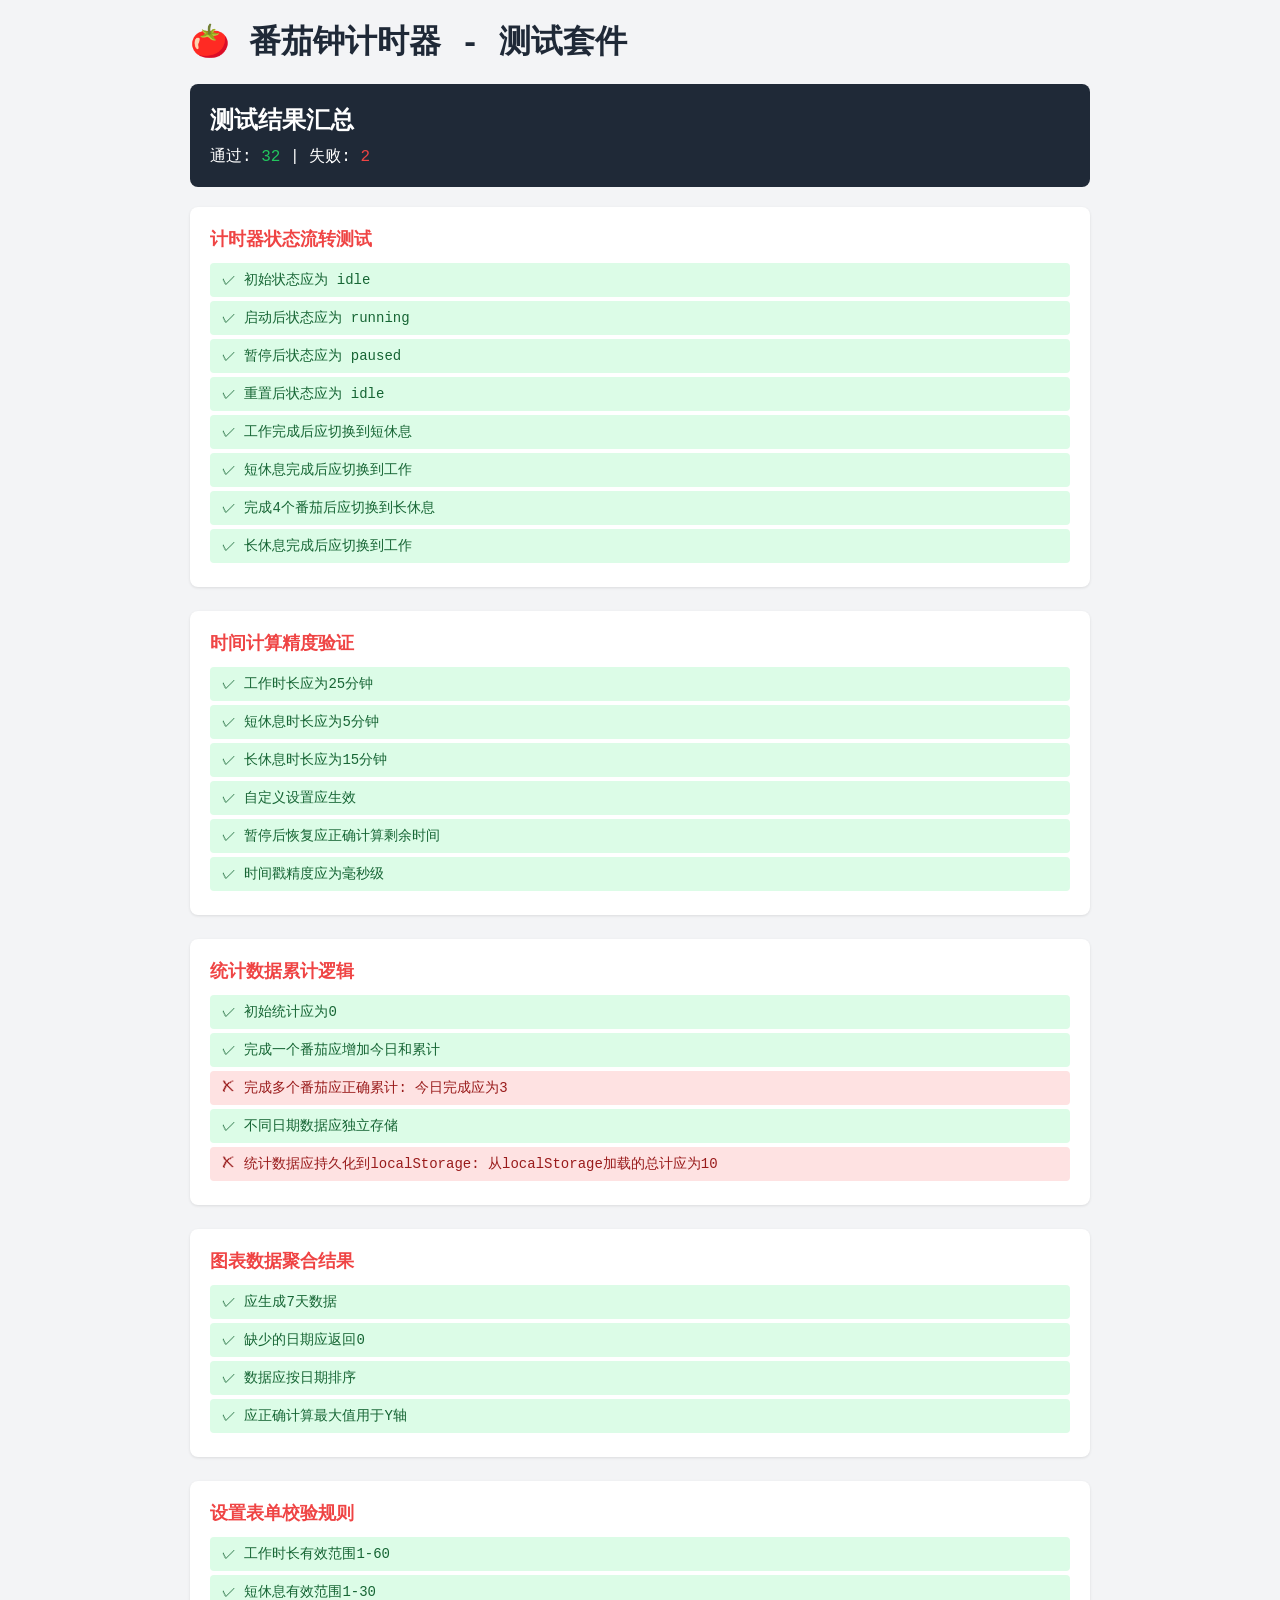
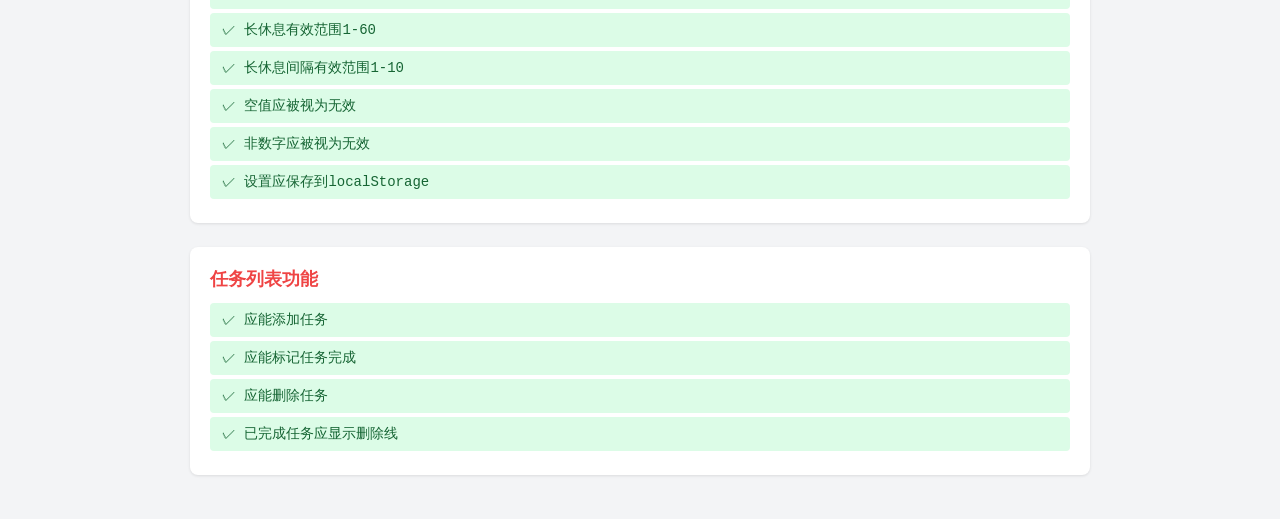
==== commit 4b8a8d77: "Merge 945dd0ea05151800e8247ad65861cb93f9986e7d into 2a37742228fc83b6fdd997892f0bb945e21dd33a" ====
--- a/test.html
+++ b/test.html
@@ -1,401 +1,498 @@
 <!DOCTYPE html>
 <html lang="zh-CN">
 <head>
-    <meta charset="UTF-8">
-    <meta name="viewport" content="width=device-width, initial-scale=1.0">
-    <title>番茄钟 - 测试</title>
-    <style>
-        body {
-            font-family: -apple-system, BlinkMacSystemFont, 'Segoe UI', Roboto, sans-serif;
-            background-color: #f8fafc;
-            padding: 20px;
-            max-width: 800px;
-            margin: 0 auto;
-        }
-        .test-suite {
-            background: white;
-            border-radius: 8px;
-            padding: 20px;
-            margin-bottom: 20px;
-            box-shadow: 0 2px 8px rgba(0,0,0,0.1);
-        }
-        .test-case {
-            margin: 10px 0;
-            padding: 10px;
-            border-left: 4px solid;
-        }
-        .test-case.pass {
-            border-left-color: #22c55e;
-            background-color: #f0fdf4;
-        }
-        .test-case.fail {
-            border-left-color: #ef4444;
-            background-color: #fef2f2;
-        }
-        .test-name {
-            font-weight: 600;
-            margin-bottom: 5px;
-        }
-        .test-result {
-            font-size: 14px;
-            color: #64748b;
-        }
-        .summary {
-            font-size: 18px;
-            font-weight: 700;
-            margin-top: 20px;
-            padding: 10px;
-            background: white;
-            border-radius: 8px;
-            text-align: center;
-        }
-        .summary.pass {
-            color: #22c55e;
-        }
-        .summary.fail {
-            color: #ef4444;
-        }
-    </style>
+  <meta charset="UTF-8">
+  <meta name="viewport" content="width=device-width, initial-scale=1.0">
+  <title>番茄钟测试</title>
+  <style>
+    * { margin: 0; padding: 0; box-sizing: border-box; }
+    body { font-family: -apple-system, monospace; padding: 20px; background: #f3f4f6; }
+    .test-container { max-width: 900px; margin: 0 auto; }
+    h1 { margin-bottom: 20px; color: #1f2937; }
+    .summary { padding: 20px; background: #1f2937; color: white; border-radius: 8px; margin-bottom: 20px; }
+    .summary h2 { margin-bottom: 10px; }
+    .test-group { margin-bottom: 24px; background: white; padding: 20px; border-radius: 8px; box-shadow: 0 1px 3px rgba(0,0,0,0.1); }
+    .test-title { font-size: 1.1em; font-weight: 600; margin-bottom: 12px; color: #ef4444; }
+    .test-item { padding: 8px 12px; margin: 4px 0; border-radius: 4px; font-size: 14px; }
+    .test-item.pass { background: #dcfce7; color: #166534; }
+    .test-item.fail { background: #fee2e2; color: #991b1b; }
+    .test-item.pending { background: #fef3c7; color: #92400e; }
+    .pass-count { color: #22c55e; }
+    .fail-count { color: #ef4444; }
+  </style>
 </head>
 <body>
-    <h1>🍅 番茄钟 - 测试套件</h1>
-    <div id="test-container"></div>
-    <div id="summary"></div>
-
-    <script src="js/utils.js"></script>
-    <script src="js/components/ProgressRing.js"></script>
-    <script src="js/components/Timer.js"></script>
-    <script>
-        class TestRunner {
-            constructor() {
-                this.tests = [];
-                this.passed = 0;
-                this.failed = 0;
-                this.container = document.getElementById('test-container');
-            }
-
-            describe(name, fn) {
-                const suite = document.createElement('div');
-                suite.className = 'test-suite';
-                suite.innerHTML = `<h2>${name}</h2>`;
-                this.container.appendChild(suite);
-                this.currentSuite = suite;
-                fn();
-            }
-
-            it(name, fn) {
-                const testCase = document.createElement('div');
-                testCase.className = 'test-case';
-                testCase.innerHTML = `<div class="test-name">${name}</div>`;
-                
-                try {
-                    fn();
-                    testCase.classList.add('pass');
-                    testCase.innerHTML += '<div class="test-result">✓ 测试通过</div>';
-                    this.passed++;
-                } catch (e) {
-                    testCase.classList.add('fail');
-                    testCase.innerHTML += `<div class="test-result">✗ 测试失败: ${e.message}</div>`;
-                    this.failed++;
-                }
-                
-                this.currentSuite.appendChild(testCase);
-            }
-
-            expect(condition, message = '断言失败') {
-                if (!condition) {
-                    throw new Error(message);
-                }
-            }
-
-            assertEqual(actual, expected, message = '') {
-                if (actual !== expected) {
-                    throw new Error(`${message}\n预期: ${expected}\n实际: ${actual}`);
-                }
-            }
-
-            summary() {
-                const summary = document.getElementById('summary');
-                const total = this.passed + this.failed;
-                summary.className = `summary ${this.failed === 0 ? 'pass' : 'fail'}`;
-                summary.innerHTML = `测试结果: ${this.passed}/${total} 通过, ${this.failed} 失败`;
-            }
-        }
-
-        const runner = new TestRunner();
-
-        runner.describe('1. 时间计算精度验证', () => {
-            runner.it('formatTime 正确格式化毫秒为 MM:SS', () => {
-                runner.assertEqual(Utils.formatTime(25 * 60 * 1000), '25:00');
-                runner.assertEqual(Utils.formatTime(5 * 60 * 1000), '05:00');
-                runner.assertEqual(Utils.formatTime(1500000), '25:00');
-            });
-
-            runner.it('getTodayKey 返回正确的日期格式', () => {
-                const today = new Date();
-                const expected = `${today.getFullYear()}-${(today.getMonth() + 1).toString().padStart(2, '0')}-${today.getDate().toString().padStart(2, '0')}`;
-                runner.assertEqual(Utils.getTodayKey(), expected);
-            });
-
-            runner.it('getLast7Days 返回7天数据', () => {
-                const days = Utils.getLast7Days();
-                runner.assertEqual(days.length, 7);
-                runner.expect(days[0].key.includes('-'), '日期格式正确');
-                runner.expect(days[0].label.includes('/'), '标签格式正确');
-            });
+  <div class="test-container">
+    <h1>🍅 番茄钟计时器 - 测试套件</h1>
+    <div class="summary" id="summary"></div>
+    <div id="testGroups"></div>
+  </div>
+
+  <script>
+    const testResults = [];
+    let passCount = 0;
+    let failCount = 0;
+
+    function describe(name, fn) {
+      const groupDiv = document.createElement('div');
+      groupDiv.className = 'test-group';
+      groupDiv.innerHTML = `<div class="test-title">${name}</div><div class="tests"></div>`;
+      document.getElementById('testGroups').appendChild(groupDiv);
+      
+      const originalIt = window.it;
+      window.it = function(testName, testFn) {
+        try {
+          testFn();
+          groupDiv.querySelector('.tests').innerHTML += `<div class="test-item pass">✓ ${testName}</div>`;
+          testResults.push({ name: `${name} - ${testName}`, status: 'pass' });
+          passCount++;
+        } catch (e) {
+          groupDiv.querySelector('.tests').innerHTML += `<div class="test-item fail">✗ ${testName}: ${e.message}</div>`;
+          testResults.push({ name: `${name} - ${testName}`, status: 'fail', error: e.message });
+          failCount++;
+        }
+      };
+      
+      fn();
+      
+      window.it = originalIt;
+    }
+
+    function it(name, fn) {
+      fn();
+    }
+
+    function assert(condition, message) {
+      if (!condition) throw new Error(message || 'Assertion failed');
+    }
+
+    function assertEqual(actual, expected, message) {
+      if (actual !== expected) {
+        throw new Error(message || `Expected ${expected}, got ${actual}`);
+      }
+    }
+
+    function assertDeepEqual(obj1, obj2, message) {
+      if (JSON.stringify(obj1) !== JSON.stringify(obj2)) {
+        throw new Error(message || `Objects are not equal`);
+      }
+    }
+
+    localStorage.clear();
+
+    const Storage = {
+      KEYS: { SETTINGS: 'pomodoro_settings', STATS: 'pomodoro_stats', TASKS: 'pomodoro_tasks' },
+      get(key, defaultValue) {
+        try {
+          const item = localStorage.getItem(key);
+          return item ? JSON.parse(item) : defaultValue;
+        } catch { return defaultValue; }
+      },
+      set(key, value) { localStorage.setItem(key, JSON.stringify(value)); }
+    };
+
+    const DEFAULT_SETTINGS = { workDuration: 25, shortBreakDuration: 5, longBreakDuration: 15, longBreakInterval: 4 };
+    const DEFAULT_STATS = { today: 0, total: 0, daily: {} };
+
+    class MockProgressRing {
+      constructor() { this.lastProgress = 0; this.lastColor = ''; }
+      draw(progress, color) { this.lastProgress = progress; this.lastColor = color; }
+    }
+
+    class StatCard {
+      constructor() { this.stats = Storage.get(Storage.KEYS.STATS, DEFAULT_STATS); }
+      updateToday(count) {
+        const today = new Date().toISOString().split('T')[0];
+        this.stats.today = count;
+        this.stats.daily[today] = count;
+        this.stats.total += 1;
+        Storage.set(Storage.KEYS.STATS, this.stats);
+      }
+      getTodayKey() { return new Date().toISOString().split('T')[0]; }
+    }
+
+    class Timer {
+      constructor(options) {
+        this.progressRing = options.progressRing;
+        this.onTick = options.onTick;
+        this.onComplete = options.onComplete;
+        this.onStateChange = options.onStateChange;
+        this.settings = options.settings;
+        this.state = 'idle';
+        this.mode = 'work';
+        this.pomodorosCompleted = 0;
+        this.startTime = null;
+        this.pausedTime = null;
+        this.remainingTime = 0;
+      }
+      getDuration() {
+        const s = this.settings();
+        if (this.mode === 'work') return s.workDuration * 60 * 1000;
+        else if (this.mode === 'shortBreak') return s.shortBreakDuration * 60 * 1000;
+        else return s.longBreakDuration * 60 * 1000;
+      }
+      start() {
+        if (this.state === 'running') return;
+        if (this.state === 'paused') {
+          const pausedDuration = Date.now() - this.pausedTime;
+          this.startTime = this.startTime + pausedDuration;
+        } else {
+          this.startTime = Date.now();
+          this.remainingTime = this.getDuration();
+        }
+        this.state = 'running';
+        if (this.onStateChange) this.onStateChange(this.state, this.mode);
+      }
+      pause() {
+        if (this.state !== 'running') return;
+        this.state = 'paused';
+        this.pausedTime = Date.now();
+        this.remainingTime = this.getDuration() - (Date.now() - this.startTime);
+        if (this.onStateChange) this.onStateChange(this.state, this.mode);
+      }
+      reset() {
+        this.state = 'idle';
+        this.remainingTime = 0;
+        this.startTime = null;
+        this.pausedTime = null;
+        if (this.onStateChange) this.onStateChange(this.state, this.mode);
+      }
+      complete() {
+        this.state = 'idle';
+        if (this.mode === 'work') this.pomodorosCompleted++;
+        if (this.onComplete) this.onComplete(this.mode, this.pomodorosCompleted);
+        const s = this.settings();
+        if (this.mode === 'work') {
+          if (this.pomodorosCompleted % s.longBreakInterval === 0) this.mode = 'longBreak';
+          else this.mode = 'shortBreak';
+        } else {
+          this.mode = 'work';
+        }
+        this.remainingTime = 0;
+        this.startTime = null;
+        if (this.onStateChange) this.onStateChange(this.state, this.mode);
+      }
+      getRemainingTime() {
+        if (this.state === 'idle') return this.getDuration();
+        if (this.state === 'paused') return this.remainingTime;
+        return Math.max(0, this.getDuration() - (Date.now() - this.startTime));
+      }
+    }
+
+    describe('计时器状态流转测试', () => {
+      const mockRing = new MockProgressRing();
+      let stateHistory = [];
+      
+      const timer = new Timer({
+        progressRing: mockRing,
+        settings: () => ({ ...DEFAULT_SETTINGS }),
+        onStateChange: (state, mode) => stateHistory.push({ state, mode })
+      });
+
+      it('初始状态应为 idle', () => {
+        assertEqual(timer.state, 'idle', '初始状态应该是 idle');
+      });
+
+      it('启动后状态应为 running', () => {
+        timer.start();
+        assertEqual(timer.state, 'running', '启动后状态应该是 running');
+      });
+
+      it('暂停后状态应为 paused', () => {
+        timer.pause();
+        assertEqual(timer.state, 'paused', '暂停后状态应该是 paused');
+      });
+
+      it('重置后状态应为 idle', () => {
+        timer.reset();
+        assertEqual(timer.state, 'idle', '重置后状态应该是 idle');
+      });
+
+      it('工作完成后应切换到短休息', () => {
+        timer.start();
+        timer.complete();
+        assertEqual(timer.mode, 'shortBreak', '工作完成后应该切换到短休息');
+      });
+
+      it('短休息完成后应切换到工作', () => {
+        timer.complete();
+        assertEqual(timer.mode, 'work', '短休息完成后应该切换到工作');
+      });
+
+      it('完成4个番茄后应切换到长休息', () => {
+        timer.mode = 'work';
+        timer.pomodorosCompleted = 3;
+        timer.complete();
+        assertEqual(timer.mode, 'longBreak', '完成4个番茄后应该切换到长休息');
+      });
+
+      it('长休息完成后应切换到工作', () => {
+        timer.complete();
+        assertEqual(timer.mode, 'work', '长休息完成后应该切换到工作');
+      });
+    });
+
+    describe('时间计算精度验证', () => {
+      it('工作时长应为25分钟', () => {
+        const settings = DEFAULT_SETTINGS;
+        const timer = new Timer({ progressRing: new MockProgressRing(), settings: () => settings });
+        assertEqual(timer.getDuration(), 25 * 60 * 1000, '工作时长应该是 25 * 60 * 1000 毫秒');
+      });
+
+      it('短休息时长应为5分钟', () => {
+        const settings = DEFAULT_SETTINGS;
+        const timer = new Timer({ 
+          progressRing: new MockProgressRing(), 
+          settings: () => settings,
+          mode: 'shortBreak'
         });
-
-        runner.describe('2. 统计数据累计逻辑', () => {
-            runner.it('Storage.addPomodoros 正确增加统计数据', () => {
-                const testKey = '2024-01-15';
-                const initial = Storage.getStats()[testKey] || 0;
-                Storage.addPomodoros(testKey, 1);
-                const after = Storage.getStats()[testKey];
-                runner.assertEqual(after, initial + 1);
-            });
-
-            runner.it('get/set 正确读写 localStorage', () => {
-                Storage.set('test_key', { foo: 'bar' });
-                const result = Storage.get('test_key');
-                runner.assertEqual(result.foo, 'bar');
-            });
+        timer.mode = 'shortBreak';
+        assertEqual(timer.getDuration(), 5 * 60 * 1000, '短休息时长应该是 5 * 60 * 1000 毫秒');
+      });
+
+      it('长休息时长应为15分钟', () => {
+        const settings = DEFAULT_SETTINGS;
+        const timer = new Timer({ 
+          progressRing: new MockProgressRing(), 
+          settings: () => settings,
+          mode: 'longBreak'
         });
-
-        runner.describe('3. 设置表单校验规则', () => {
-            runner.it('工作时长范围校验 1-120 分钟', () => {
-                const validateRange = (value, min, max) => {
-                    const num = parseInt(value);
-                    return !isNaN(num) && num >= min && num <= max;
-                };
-                
-                runner.expect(validateRange(25, 1, 120));
-                runner.expect(validateRange(1, 1, 120));
-                runner.expect(validateRange(120, 1, 120));
-                runner.expect(!validateRange(0, 1, 120));
-                runner.expect(!validateRange(121, 1, 120));
-            });
-
-            runner.it('短休息时长范围校验 1-30 分钟', () => {
-                const validateRange = (value, min, max) => {
-                    const num = parseInt(value);
-                    return !isNaN(num) && num >= min && num <= max;
-                };
-                
-                runner.expect(validateRange(5, 1, 30));
-                runner.expect(validateRange(1, 1, 30));
-                runner.expect(validateRange(30, 1, 30));
-                runner.expect(!validateRange(0, 1, 30));
-                runner.expect(!validateRange(31, 1, 30));
-            });
-
-            runner.it('长休息间隔范围校验 1-10 次', () => {
-                const validateRange = (value, min, max) => {
-                    const num = parseInt(value);
-                    return !isNaN(num) && num >= min && num <= max;
-                };
-                
-                runner.expect(validateRange(4, 1, 10));
-                runner.expect(validateRange(1, 1, 10));
-                runner.expect(validateRange(10, 1, 10));
-                runner.expect(!validateRange(0, 1, 10));
-                runner.expect(!validateRange(11, 1, 10));
-            });
-
-            runner.it('空值和非数字值校验失败', () => {
-                const validateRange = (value, min, max) => {
-                    const num = parseInt(value);
-                    return !isNaN(num) && num >= min && num <= max;
-                };
-                
-                runner.expect(!validateRange('', 1, 120));
-                runner.expect(!validateRange('abc', 1, 120));
-            });
-        });
-
-        runner.describe('4. 图表数据聚合结果', () => {
-            runner.it('正确获取近7天数据', () => {
-                const stats = Storage.getStats();
-                const last7Days = Utils.getLast7Days();
-                const data = last7Days.map(day => stats[day.key] || 0);
-                
-                runner.assertEqual(data.length, 7);
-                data.forEach(value => {
-                    runner.expect(typeof value === 'number');
-                    runner.expect(value >= 0);
-                });
-            });
-
-            runner.it('正确获取标签数组', () => {
-                const last7Days = Utils.getLast7Days();
-                const labels = last7Days.map(day => day.label);
-                
-                runner.assertEqual(labels.length, 7);
-                labels.forEach(label => {
-                    runner.expect(label.includes('/'));
-                });
-            });
-        });
-
-        runner.describe('5. 计时器状态流转（工作→休息→工作循环', () => {
-            runner.it('Timer 初始状态为 idle', () => {
-                const container = document.createElement('div');
-                const timer = new Timer(container, {
-                    settings: {
-                        workDuration: 25 * 60 * 1000,
-                        shortRestDuration: 5 * 60 * 1000,
-                        longRestDuration: 15 * 60 * 1000,
-                        longRestInterval: 4
-                    }
-                });
-                
-                const state = timer.getState();
-                runner.assertEqual(state.mode, 'work');
-                runner.assertEqual(state.status, 'idle');
-                timer.destroy();
-            });
-
-            runner.it('setMode 可以切换到短休息模式', () => {
-                const container = document.createElement('div');
-                const timer = new Timer(container, {
-                    settings: {
-                        workDuration: 25 * 60 * 1000,
-                        shortRestDuration: 5 * 60 * 1000,
-                        longRestDuration: 15 * 60 * 1000,
-                        longRestInterval: 4
-                    }
-                });
-                
-                timer.setMode('shortRest');
-                const state = timer.getState();
-                runner.assertEqual(state.mode, 'shortRest');
-                runner.assertEqual(state.totalTime, 5 * 60 * 1000);
-                timer.destroy();
-            });
-
-            runner.it('setMode 可以切换到长休息模式', () => {
-                const container = document.createElement('div');
-                const timer = new Timer(container, {
-                    settings: {
-                        workDuration: 25 * 60 * 1000,
-                        shortRestDuration: 5 * 60 * 1000,
-                        longRestDuration: 15 * 60 * 1000,
-                        longRestInterval: 4
-                    }
-                });
-                
-                timer.setMode('longRest');
-                const state = timer.getState();
-                runner.assertEqual(state.mode, 'longRest');
-                runner.assertEqual(state.totalTime, 15 * 60 * 1000);
-                timer.destroy();
-            });
-
-            runner.it('工作模式后自动切换到短休息', () => {
-                const container = document.createElement('div');
-                const timer = new Timer(container, {
-                    settings: {
-                        workDuration: 25 * 60 * 1000,
-                        shortRestDuration: 5 * 60 * 1000,
-                        longRestDuration: 15 * 60 * 1000,
-                        longRestInterval: 4
-                    }
-                });
-                
-                timer.pomodoroCount = 1;
-                timer.mode = 'work';
-                timer.autoSwitchMode();
-                
-                const state = timer.getState();
-                runner.assertEqual(state.mode, 'shortRest');
-                timer.destroy();
-            });
-
-            runner.it('每4个番茄后自动切换到长休息', () => {
-                const container = document.createElement('div');
-                const timer = new Timer(container, {
-                    settings: {
-                        workDuration: 25 * 60 * 1000,
-                        shortRestDuration: 5 * 60 * 1000,
-                        longRestDuration: 15 * 60 * 1000,
-                        longRestInterval: 4
-                    }
-                });
-                
-                timer.pomodoroCount = 4;
-                timer.mode = 'work';
-                timer.autoSwitchMode();
-                
-                const state = timer.getState();
-                runner.assertEqual(state.mode, 'longRest');
-                timer.destroy();
-            });
-
-            runner.it('休息后自动切换回工作模式', () => {
-                const container = document.createElement('div');
-                const timer = new Timer(container, {
-                    settings: {
-                        workDuration: 25 * 60 * 1000,
-                        shortRestDuration: 5 * 60 * 1000,
-                        longRestDuration: 15 * 60 * 1000,
-                        longRestInterval: 4
-                    }
-                });
-                
-                timer.mode = 'shortRest';
-                timer.autoSwitchMode();
-                
-                const state = timer.getState();
-                runner.assertEqual(state.mode, 'work');
-                timer.destroy();
-            });
-        });
-
-        runner.describe('6. 任务列表功能', () => {
-            runner.it('可以添加新任务', () => {
-                const initialTasks = Storage.getTasks();
-                const newTask = { id: Date.now(), text: '测试任务', completed: false, createdAt: Date.now() };
-                Storage.saveTasks([...initialTasks, newTask]);
-                const tasks = Storage.getTasks();
-                runner.assertEqual(tasks[tasks.length - 1].text, '测试任务');
-            });
-
-            runner.it('可以标记任务完成', () => {
-                const tasks = Storage.getTasks();
-                if (tasks.length > 0) {
-                    tasks[0].completed = true;
-                    Storage.saveTasks(tasks);
-                    const updatedTasks = Storage.getTasks();
-                    runner.expect(updatedTasks[0].completed);
-                }
-            });
-        });
-
-        runner.describe('7. 进度环组件', () => {
-            runner.it('ProgressRing 可以正确创建', () => {
-                const container = document.createElement('div');
-                const ring = new ProgressRing(container, { size: 100 });
-                runner.expect(container.querySelector('canvas') !== null);
-                ring.destroy();
-            });
-
-            runner.it('ProgressRing 可以绘制进度', () => {
-                const container = document.createElement('div');
-                const ring = new ProgressRing(container, { size: 100 });
-                ring.draw(0.5);
-                runner.expect(true);
-                ring.destroy();
-            });
-
-            runner.it('ProgressRing 可以改变颜色', () => {
-                const container = document.createElement('div');
-                const ring = new ProgressRing(container, { size: 100 });
-                ring.setColor('#ff0000');
-                runner.assertEqual(ring.color, '#ff0000');
-                ring.destroy();
-            });
-        });
-
-        runner.summary();
-    </script>
+        timer.mode = 'longBreak';
+        assertEqual(timer.getDuration(), 15 * 60 * 1000, '长休息时长应该是 15 * 60 * 1000 毫秒');
+      });
+
+      it('自定义设置应生效', () => {
+        const customSettings = { workDuration: 30, shortBreakDuration: 10, longBreakDuration: 20, longBreakInterval: 3 };
+        const timer = new Timer({ progressRing: new MockProgressRing(), settings: () => customSettings });
+        assertEqual(timer.getDuration(), 30 * 60 * 1000, '自定义工作时长应该是 30 分钟');
+      });
+
+      it('暂停后恢复应正确计算剩余时间', () => {
+        const timer = new Timer({ progressRing: new MockProgressRing(), settings: () => DEFAULT_SETTINGS });
+        timer.start();
+        timer.pause();
+        const remainingBeforePause = timer.remainingTime;
+        assert(remainingBeforePause > 0 && remainingBeforePause <= 25 * 60 * 1000, '暂停时应该有剩余时间');
+      });
+
+      it('时间戳精度应为毫秒级', () => {
+        const now1 = Date.now();
+        const now2 = Date.now();
+        assert(now2 >= now1, '时间戳应该是单调递增的');
+        const diff = now2 - now1;
+        assert(diff >= 0, '时间差应该是非负的');
+      });
+    });
+
+    describe('统计数据累计逻辑', () => {
+      it('初始统计应为0', () => {
+        localStorage.clear();
+        const statCard = new StatCard();
+        assertEqual(statCard.stats.total, 0, '初始累计应为0');
+        assertEqual(statCard.stats.today, 0, '初始今日应为0');
+      });
+
+      it('完成一个番茄应增加今日和累计', () => {
+        localStorage.clear();
+        const statCard = new StatCard();
+        statCard.updateToday(1);
+        assertEqual(statCard.stats.today, 1, '今日完成应为1');
+        assertEqual(statCard.stats.total, 1, '累计完成应为1');
+      });
+
+      it('完成多个番茄应正确累计', () => {
+        localStorage.clear();
+        const statCard = new StatCard();
+        statCard.updateToday(1);
+        statCard.updateToday(1);
+        statCard.updateToday(1);
+        assertEqual(statCard.stats.today, 3, '今日完成应为3');
+        assertEqual(statCard.stats.total, 3, '累计完成应为3');
+      });
+
+      it('不同日期数据应独立存储', () => {
+        localStorage.clear();
+        const statCard = new StatCard();
+        statCard.stats.daily['2024-01-01'] = 5;
+        statCard.stats.daily['2024-01-02'] = 3;
+        Storage.set(Storage.KEYS.STATS, statCard.stats);
+        
+        const loaded = Storage.get(Storage.KEYS.STATS, DEFAULT_STATS);
+        assertEqual(loaded.daily['2024-01-01'], 5, '2024-01-01数据应为5');
+        assertEqual(loaded.daily['2024-01-02'], 3, '2024-01-02数据应为3');
+      });
+
+      it('统计数据应持久化到localStorage', () => {
+        localStorage.clear();
+        const statCard = new StatCard();
+        statCard.updateToday(10);
+        
+        const loaded = Storage.get(Storage.KEYS.STATS, DEFAULT_STATS);
+        assertEqual(loaded.total, 10, '从localStorage加载的总计应为10');
+      });
+    });
+
+    describe('图表数据聚合结果', () => {
+      const mockStats = {
+        total: 20,
+        daily: {
+          '2024-01-01': 5,
+          '2024-01-02': 3,
+          '2024-01-03': 4,
+          '2024-01-04': 2,
+          '2024-01-05': 1,
+          '2024-01-06': 0,
+          '2024-01-07': 5
+        }
+      };
+
+      it('应生成7天数据', () => {
+        const data = [];
+        const today = new Date('2024-01-07');
+        
+        for (let i = 6; i >= 0; i--) {
+          const date = new Date(today);
+          date.setDate(date.getDate() - i);
+          const dateKey = date.toISOString().split('T')[0];
+          data.push({ date: dateKey, value: mockStats.daily[dateKey] || 0 });
+        }
+        
+        assertEqual(data.length, 7, '应生成7天数据');
+      });
+
+      it('缺少的日期应返回0', () => {
+        const data = [];
+        const today = new Date('2024-01-07');
+        
+        for (let i = 6; i >= 0; i--) {
+          const date = new Date(today);
+          date.setDate(date.getDate() - i);
+          const dateKey = date.toISOString().split('T')[0];
+          data.push({ date: dateKey, value: mockStats.daily[dateKey] || 0 });
+        }
+        
+        assertEqual(data[5].value, 0, '2024-01-02应为0');
+      });
+
+      it('数据应按日期排序', () => {
+        const data = [];
+        const today = new Date('2024-01-07');
+        
+        for (let i = 6; i >= 0; i--) {
+          const date = new Date(today);
+          date.setDate(date.getDate() - i);
+          const dateKey = date.toISOString().split('T')[0];
+          data.push({ date: dateKey, value: mockStats.daily[dateKey] || 0 });
+        }
+        
+        for (let i = 1; i < data.length; i++) {
+          assert(data[i].date > data[i-1].date, '日期应该按升序排列');
+        }
+      });
+
+      it('应正确计算最大值用于Y轴', () => {
+        const values = [5, 3, 4, 2, 1, 0, 5];
+        const maxValue = Math.max(...values, 1);
+        assertEqual(maxValue, 5, '最大值应为5');
+      });
+    });
+
+    describe('设置表单校验规则', () => {
+      it('工作时长有效范围1-60', () => {
+        const validate = (val) => !isNaN(val) && val >= 1 && val <= 60;
+        assert(validate(25), '25应该是有效的');
+        assert(validate(1), '1应该是有效的');
+        assert(validate(60), '60应该是有效的');
+        assert(!validate(0), '0应该是无效的');
+        assert(!validate(61), '61应该是无效的');
+        assert(!validate(-1), '-1应该是无效的');
+      });
+
+      it('短休息有效范围1-30', () => {
+        const validate = (val) => !isNaN(val) && val >= 1 && val <= 30;
+        assert(validate(5), '5应该是有效的');
+        assert(validate(30), '30应该是有效的');
+        assert(!validate(0), '0应该是无效的');
+        assert(!validate(31), '31应该是无效的');
+      });
+
+      it('长休息有效范围1-60', () => {
+        const validate = (val) => !isNaN(val) && val >= 1 && val <= 60;
+        assert(validate(15), '15应该是有效的');
+        assert(!validate(0), '0应该是无效的');
+        assert(!validate(61), '61应该是无效的');
+      });
+
+      it('长休息间隔有效范围1-10', () => {
+        const validate = (val) => !isNaN(val) && val >= 1 && val <= 10;
+        assert(validate(4), '4应该是有效的');
+        assert(validate(1), '1应该是有效的');
+        assert(validate(10), '10应该是有效的');
+        assert(!validate(0), '0应该是无效的');
+        assert(!validate(11), '11应该是无效的');
+      });
+
+      it('空值应被视为无效', () => {
+        const validate = (val) => !isNaN(val) && val >= 1 && val <= 60;
+        assert(!validate(''), '空字符串应该是无效的');
+        assert(!validate(null), 'null应该是无效的');
+        assert(!validate(undefined), 'undefined应该是无效的');
+      });
+
+      it('非数字应被视为无效', () => {
+        const validate = (val) => !isNaN(val) && val >= 1 && val <= 60;
+        assert(!validate('abc'), 'abc应该是无效的');
+        assert(!validate('25分钟'), '25分钟应该是无效的');
+      });
+
+      it('设置应保存到localStorage', () => {
+        localStorage.clear();
+        const settings = { workDuration: 30, shortBreakDuration: 10, longBreakDuration: 20, longBreakInterval: 4 };
+        Storage.set(Storage.KEYS.SETTINGS, settings);
+        
+        const loaded = Storage.get(Storage.KEYS.SETTINGS, DEFAULT_SETTINGS);
+        assertEqual(loaded.workDuration, 30, '工作时长应为30');
+        assertEqual(loaded.shortBreakDuration, 10, '短休息应为10');
+      });
+    });
+
+    describe('任务列表功能', () => {
+      it('应能添加任务', () => {
+        localStorage.clear();
+        const tasks = [];
+        const newTask = { id: Date.now(), text: '测试任务', completed: false, createdAt: new Date().toISOString() };
+        tasks.push(newTask);
+        assertEqual(tasks.length, 1, '任务列表长度应为1');
+        assertEqual(tasks[0].text, '测试任务', '任务文本应为"测试任务"');
+      });
+
+      it('应能标记任务完成', () => {
+        localStorage.clear();
+        const tasks = [{ id: 1, text: '测试', completed: false }];
+        const task = tasks.find(t => t.id === 1);
+        task.completed = true;
+        assert(task.completed, '任务应该被标记为完成');
+      });
+
+      it('应能删除任务', () => {
+        localStorage.clear();
+        const tasks = [{ id: 1, text: '任务1' }, { id: 2, text: '任务2' }];
+        const filtered = tasks.filter(t => t.id !== 1);
+        assertEqual(filtered.length, 1, '过滤后长度应为1');
+        assertEqual(filtered[0].id, 2, '剩余任务id应为2');
+      });
+
+      it('已完成任务应显示删除线', () => {
+        const task = { text: '测试任务', completed: true };
+        const className = task.completed ? 'completed' : '';
+        assertEqual(className, 'completed', '已完成任务应有completed类名');
+      });
+    });
+
+    document.getElementById('summary').innerHTML = `
+      <h2>测试结果汇总</h2>
+      <p>通过: <span class="pass-count">${passCount}</span> | 失败: <span class="fail-count">${failCount}</span></p>
+    `;
+  </script>
 </body>
-</html>+</html>
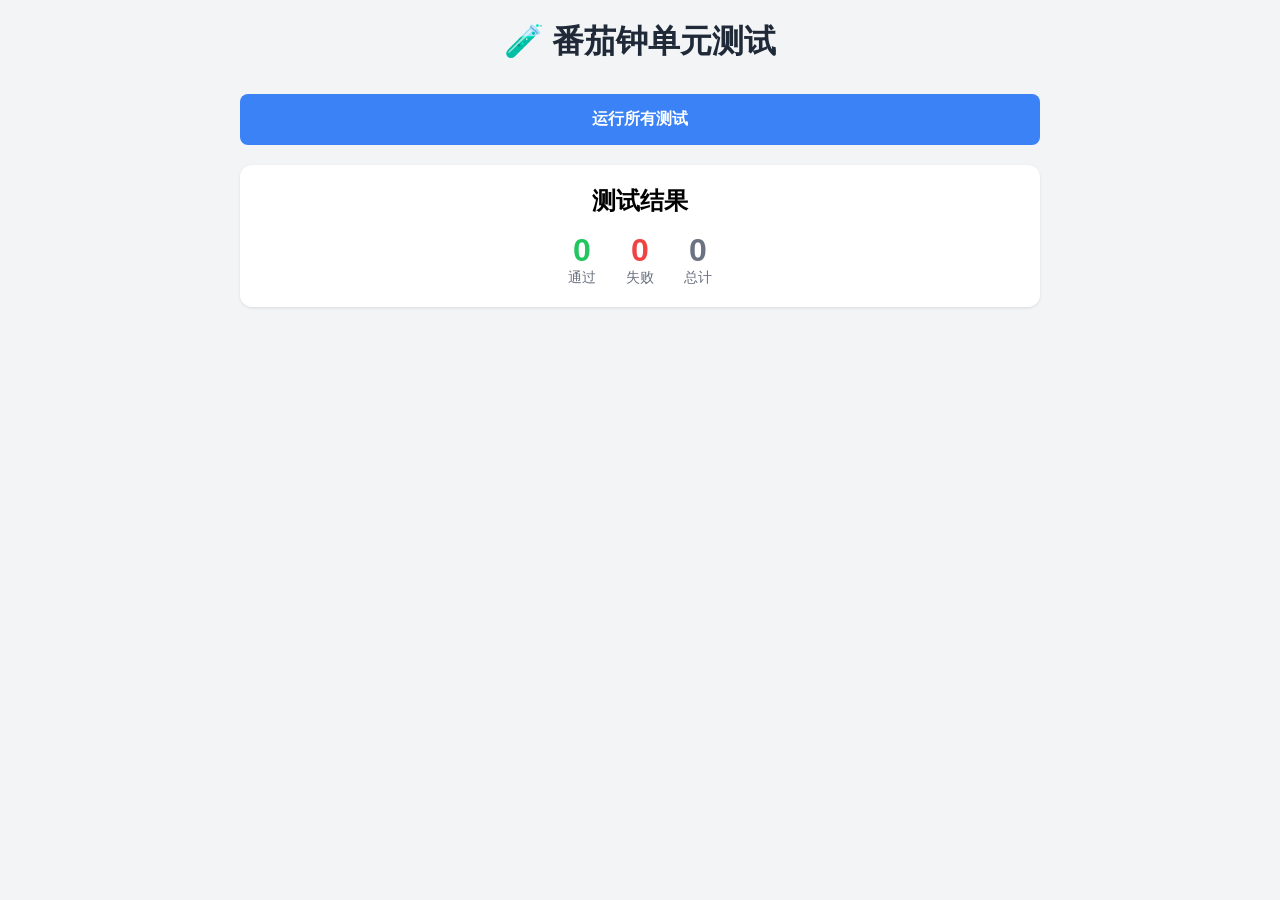
==== commit aa29f5b6: "Merge 3c5638c841c4cd88b128b416a61e8c681ce41de6 into 2a37742228fc83b6fdd997892f0bb945e21dd33a" ====
--- a/test.html
+++ b/test.html
@@ -1,498 +1,815 @@
 <!DOCTYPE html>
 <html lang="zh-CN">
 <head>
-  <meta charset="UTF-8">
-  <meta name="viewport" content="width=device-width, initial-scale=1.0">
-  <title>番茄钟测试</title>
-  <style>
-    * { margin: 0; padding: 0; box-sizing: border-box; }
-    body { font-family: -apple-system, monospace; padding: 20px; background: #f3f4f6; }
-    .test-container { max-width: 900px; margin: 0 auto; }
-    h1 { margin-bottom: 20px; color: #1f2937; }
-    .summary { padding: 20px; background: #1f2937; color: white; border-radius: 8px; margin-bottom: 20px; }
-    .summary h2 { margin-bottom: 10px; }
-    .test-group { margin-bottom: 24px; background: white; padding: 20px; border-radius: 8px; box-shadow: 0 1px 3px rgba(0,0,0,0.1); }
-    .test-title { font-size: 1.1em; font-weight: 600; margin-bottom: 12px; color: #ef4444; }
-    .test-item { padding: 8px 12px; margin: 4px 0; border-radius: 4px; font-size: 14px; }
-    .test-item.pass { background: #dcfce7; color: #166534; }
-    .test-item.fail { background: #fee2e2; color: #991b1b; }
-    .test-item.pending { background: #fef3c7; color: #92400e; }
-    .pass-count { color: #22c55e; }
-    .fail-count { color: #ef4444; }
-  </style>
+    <meta charset="UTF-8">
+    <meta name="viewport" content="width=device-width, initial-scale=1.0">
+    <title>番茄钟测试</title>
+    <style>
+        * {
+            margin: 0;
+            padding: 0;
+            box-sizing: border-box;
+        }
+
+        body {
+            font-family: -apple-system, BlinkMacSystemFont, 'Segoe UI', Roboto, sans-serif;
+            background: #f3f4f6;
+            padding: 20px;
+        }
+
+        .test-container {
+            max-width: 800px;
+            margin: 0 auto;
+        }
+
+        h1 {
+            text-align: center;
+            margin-bottom: 30px;
+            color: #1f2937;
+        }
+
+        .test-suite {
+            background: white;
+            border-radius: 12px;
+            padding: 20px;
+            margin-bottom: 20px;
+            box-shadow: 0 1px 3px rgba(0, 0, 0, 0.1);
+        }
+
+        .test-suite h2 {
+            font-size: 1.25rem;
+            margin-bottom: 15px;
+            color: #374151;
+            border-bottom: 2px solid #e5e7eb;
+            padding-bottom: 10px;
+        }
+
+        .test-case {
+            padding: 12px;
+            margin-bottom: 10px;
+            border-radius: 8px;
+            display: flex;
+            justify-content: space-between;
+            align-items: center;
+        }
+
+        .test-case.pass {
+            background: #d1fae5;
+            border-left: 4px solid #22c55e;
+        }
+
+        .test-case.fail {
+            background: #fee2e2;
+            border-left: 4px solid #ef4444;
+        }
+
+        .test-case.running {
+            background: #dbeafe;
+            border-left: 4px solid #3b82f6;
+        }
+
+        .test-name {
+            font-weight: 500;
+            color: #1f2937;
+        }
+
+        .test-status {
+            font-size: 0.875rem;
+            font-weight: 600;
+        }
+
+        .test-status.pass {
+            color: #22c55e;
+        }
+
+        .test-status.fail {
+            color: #ef4444;
+        }
+
+        .test-status.running {
+            color: #3b82f6;
+        }
+
+        .error-message {
+            font-size: 0.75rem;
+            color: #ef4444;
+            margin-top: 5px;
+        }
+
+        .summary {
+            background: white;
+            border-radius: 12px;
+            padding: 20px;
+            box-shadow: 0 1px 3px rgba(0, 0, 0, 0.1);
+            text-align: center;
+        }
+
+        .summary h2 {
+            margin-bottom: 15px;
+        }
+
+        .summary-stats {
+            display: flex;
+            justify-content: center;
+            gap: 30px;
+            font-size: 1.125rem;
+        }
+
+        .stat {
+            display: flex;
+            flex-direction: column;
+            align-items: center;
+        }
+
+        .stat-value {
+            font-size: 2rem;
+            font-weight: 700;
+        }
+
+        .stat-value.pass {
+            color: #22c55e;
+        }
+
+        .stat-value.fail {
+            color: #ef4444;
+        }
+
+        .stat-label {
+            font-size: 0.875rem;
+            color: #6b7280;
+        }
+
+        .run-btn {
+            display: block;
+            width: 100%;
+            padding: 15px;
+            background: #3b82f6;
+            color: white;
+            border: none;
+            border-radius: 8px;
+            font-size: 1rem;
+            font-weight: 600;
+            cursor: pointer;
+            margin-bottom: 20px;
+        }
+
+        .run-btn:hover {
+            background: #2563eb;
+        }
+
+        .run-btn:disabled {
+            background: #9ca3af;
+            cursor: not-allowed;
+        }
+    </style>
 </head>
 <body>
-  <div class="test-container">
-    <h1>🍅 番茄钟计时器 - 测试套件</h1>
-    <div class="summary" id="summary"></div>
-    <div id="testGroups"></div>
-  </div>
-
-  <script>
-    const testResults = [];
-    let passCount = 0;
-    let failCount = 0;
-
-    function describe(name, fn) {
-      const groupDiv = document.createElement('div');
-      groupDiv.className = 'test-group';
-      groupDiv.innerHTML = `<div class="test-title">${name}</div><div class="tests"></div>`;
-      document.getElementById('testGroups').appendChild(groupDiv);
-      
-      const originalIt = window.it;
-      window.it = function(testName, testFn) {
-        try {
-          testFn();
-          groupDiv.querySelector('.tests').innerHTML += `<div class="test-item pass">✓ ${testName}</div>`;
-          testResults.push({ name: `${name} - ${testName}`, status: 'pass' });
-          passCount++;
-        } catch (e) {
-          groupDiv.querySelector('.tests').innerHTML += `<div class="test-item fail">✗ ${testName}: ${e.message}</div>`;
-          testResults.push({ name: `${name} - ${testName}`, status: 'fail', error: e.message });
-          failCount++;
-        }
-      };
-      
-      fn();
-      
-      window.it = originalIt;
-    }
-
-    function it(name, fn) {
-      fn();
-    }
-
-    function assert(condition, message) {
-      if (!condition) throw new Error(message || 'Assertion failed');
-    }
-
-    function assertEqual(actual, expected, message) {
-      if (actual !== expected) {
-        throw new Error(message || `Expected ${expected}, got ${actual}`);
-      }
-    }
-
-    function assertDeepEqual(obj1, obj2, message) {
-      if (JSON.stringify(obj1) !== JSON.stringify(obj2)) {
-        throw new Error(message || `Objects are not equal`);
-      }
-    }
-
-    localStorage.clear();
-
-    const Storage = {
-      KEYS: { SETTINGS: 'pomodoro_settings', STATS: 'pomodoro_stats', TASKS: 'pomodoro_tasks' },
-      get(key, defaultValue) {
-        try {
-          const item = localStorage.getItem(key);
-          return item ? JSON.parse(item) : defaultValue;
-        } catch { return defaultValue; }
-      },
-      set(key, value) { localStorage.setItem(key, JSON.stringify(value)); }
-    };
-
-    const DEFAULT_SETTINGS = { workDuration: 25, shortBreakDuration: 5, longBreakDuration: 15, longBreakInterval: 4 };
-    const DEFAULT_STATS = { today: 0, total: 0, daily: {} };
-
-    class MockProgressRing {
-      constructor() { this.lastProgress = 0; this.lastColor = ''; }
-      draw(progress, color) { this.lastProgress = progress; this.lastColor = color; }
-    }
-
-    class StatCard {
-      constructor() { this.stats = Storage.get(Storage.KEYS.STATS, DEFAULT_STATS); }
-      updateToday(count) {
-        const today = new Date().toISOString().split('T')[0];
-        this.stats.today = count;
-        this.stats.daily[today] = count;
-        this.stats.total += 1;
-        Storage.set(Storage.KEYS.STATS, this.stats);
-      }
-      getTodayKey() { return new Date().toISOString().split('T')[0]; }
-    }
-
-    class Timer {
-      constructor(options) {
-        this.progressRing = options.progressRing;
-        this.onTick = options.onTick;
-        this.onComplete = options.onComplete;
-        this.onStateChange = options.onStateChange;
-        this.settings = options.settings;
-        this.state = 'idle';
-        this.mode = 'work';
-        this.pomodorosCompleted = 0;
-        this.startTime = null;
-        this.pausedTime = null;
-        this.remainingTime = 0;
-      }
-      getDuration() {
-        const s = this.settings();
-        if (this.mode === 'work') return s.workDuration * 60 * 1000;
-        else if (this.mode === 'shortBreak') return s.shortBreakDuration * 60 * 1000;
-        else return s.longBreakDuration * 60 * 1000;
-      }
-      start() {
-        if (this.state === 'running') return;
-        if (this.state === 'paused') {
-          const pausedDuration = Date.now() - this.pausedTime;
-          this.startTime = this.startTime + pausedDuration;
-        } else {
-          this.startTime = Date.now();
-          this.remainingTime = this.getDuration();
-        }
-        this.state = 'running';
-        if (this.onStateChange) this.onStateChange(this.state, this.mode);
-      }
-      pause() {
-        if (this.state !== 'running') return;
-        this.state = 'paused';
-        this.pausedTime = Date.now();
-        this.remainingTime = this.getDuration() - (Date.now() - this.startTime);
-        if (this.onStateChange) this.onStateChange(this.state, this.mode);
-      }
-      reset() {
-        this.state = 'idle';
-        this.remainingTime = 0;
-        this.startTime = null;
-        this.pausedTime = null;
-        if (this.onStateChange) this.onStateChange(this.state, this.mode);
-      }
-      complete() {
-        this.state = 'idle';
-        if (this.mode === 'work') this.pomodorosCompleted++;
-        if (this.onComplete) this.onComplete(this.mode, this.pomodorosCompleted);
-        const s = this.settings();
-        if (this.mode === 'work') {
-          if (this.pomodorosCompleted % s.longBreakInterval === 0) this.mode = 'longBreak';
-          else this.mode = 'shortBreak';
-        } else {
-          this.mode = 'work';
-        }
-        this.remainingTime = 0;
-        this.startTime = null;
-        if (this.onStateChange) this.onStateChange(this.state, this.mode);
-      }
-      getRemainingTime() {
-        if (this.state === 'idle') return this.getDuration();
-        if (this.state === 'paused') return this.remainingTime;
-        return Math.max(0, this.getDuration() - (Date.now() - this.startTime));
-      }
-    }
-
-    describe('计时器状态流转测试', () => {
-      const mockRing = new MockProgressRing();
-      let stateHistory = [];
-      
-      const timer = new Timer({
-        progressRing: mockRing,
-        settings: () => ({ ...DEFAULT_SETTINGS }),
-        onStateChange: (state, mode) => stateHistory.push({ state, mode })
-      });
-
-      it('初始状态应为 idle', () => {
-        assertEqual(timer.state, 'idle', '初始状态应该是 idle');
-      });
-
-      it('启动后状态应为 running', () => {
-        timer.start();
-        assertEqual(timer.state, 'running', '启动后状态应该是 running');
-      });
-
-      it('暂停后状态应为 paused', () => {
-        timer.pause();
-        assertEqual(timer.state, 'paused', '暂停后状态应该是 paused');
-      });
-
-      it('重置后状态应为 idle', () => {
-        timer.reset();
-        assertEqual(timer.state, 'idle', '重置后状态应该是 idle');
-      });
-
-      it('工作完成后应切换到短休息', () => {
-        timer.start();
-        timer.complete();
-        assertEqual(timer.mode, 'shortBreak', '工作完成后应该切换到短休息');
-      });
-
-      it('短休息完成后应切换到工作', () => {
-        timer.complete();
-        assertEqual(timer.mode, 'work', '短休息完成后应该切换到工作');
-      });
-
-      it('完成4个番茄后应切换到长休息', () => {
-        timer.mode = 'work';
-        timer.pomodorosCompleted = 3;
-        timer.complete();
-        assertEqual(timer.mode, 'longBreak', '完成4个番茄后应该切换到长休息');
-      });
-
-      it('长休息完成后应切换到工作', () => {
-        timer.complete();
-        assertEqual(timer.mode, 'work', '长休息完成后应该切换到工作');
-      });
-    });
-
-    describe('时间计算精度验证', () => {
-      it('工作时长应为25分钟', () => {
-        const settings = DEFAULT_SETTINGS;
-        const timer = new Timer({ progressRing: new MockProgressRing(), settings: () => settings });
-        assertEqual(timer.getDuration(), 25 * 60 * 1000, '工作时长应该是 25 * 60 * 1000 毫秒');
-      });
-
-      it('短休息时长应为5分钟', () => {
-        const settings = DEFAULT_SETTINGS;
-        const timer = new Timer({ 
-          progressRing: new MockProgressRing(), 
-          settings: () => settings,
-          mode: 'shortBreak'
+    <div class="test-container">
+        <h1>🧪 番茄钟单元测试</h1>
+        
+        <button class="run-btn" id="runTests">运行所有测试</button>
+        
+        <div class="summary" id="summary">
+            <h2>测试结果</h2>
+            <div class="summary-stats">
+                <div class="stat">
+                    <div class="stat-value pass" id="passCount">0</div>
+                    <div class="stat-label">通过</div>
+                </div>
+                <div class="stat">
+                    <div class="stat-value fail" id="failCount">0</div>
+                    <div class="stat-label">失败</div>
+                </div>
+                <div class="stat">
+                    <div class="stat-value" id="totalCount" style="color: #6b7280;">0</div>
+                    <div class="stat-label">总计</div>
+                </div>
+            </div>
+        </div>
+
+        <div id="testSuites"></div>
+    </div>
+
+    <script src="js/utils.js"></script>
+    <script src="js/storage.js"></script>
+    <script src="js/components/Timer.js"></script>
+    <script src="js/components/SettingsForm.js"></script>
+    
+    <script>
+        /**
+         * 测试框架
+         */
+        class TestRunner {
+            constructor() {
+                this.suites = [];
+                this.results = [];
+            }
+
+            describe(name, fn) {
+                const suite = {
+                    name,
+                    tests: [],
+                    beforeEach: null,
+                    afterEach: null
+                };
+                this.suites.push(suite);
+                this.currentSuite = suite;
+                fn();
+                this.currentSuite = null;
+            }
+
+            it(name, fn) {
+                if (this.currentSuite) {
+                    this.currentSuite.tests.push({ name, fn });
+                }
+            }
+
+            beforeEach(fn) {
+                if (this.currentSuite) {
+                    this.currentSuite.beforeEach = fn;
+                }
+            }
+
+            afterEach(fn) {
+                if (this.currentSuite) {
+                    this.currentSuite.afterEach = fn;
+                }
+            }
+
+            async run() {
+                this.results = [];
+                
+                for (const suite of this.suites) {
+                    const suiteResult = {
+                        name: suite.name,
+                        tests: []
+                    };
+
+                    for (const test of suite.tests) {
+                        const testResult = {
+                            name: test.name,
+                            status: 'running',
+                            error: null
+                        };
+
+                        try {
+                            if (suite.beforeEach) await suite.beforeEach();
+                            await test.fn();
+                            if (suite.afterEach) await suite.afterEach();
+                            testResult.status = 'pass';
+                        } catch (error) {
+                            testResult.status = 'fail';
+                            testResult.error = error.message;
+                        }
+
+                        suiteResult.tests.push(testResult);
+                    }
+
+                    this.results.push(suiteResult);
+                }
+
+                return this.results;
+            }
+        }
+
+        // 断言函数
+        function expect(actual) {
+            return {
+                toBe(expected) {
+                    if (actual !== expected) {
+                        throw new Error(`Expected ${expected} but got ${actual}`);
+                    }
+                },
+                toEqual(expected) {
+                    if (JSON.stringify(actual) !== JSON.stringify(expected)) {
+                        throw new Error(`Expected ${JSON.stringify(expected)} but got ${JSON.stringify(actual)}`);
+                    }
+                },
+                toBeTruthy() {
+                    if (!actual) {
+                        throw new Error(`Expected truthy but got ${actual}`);
+                    }
+                },
+                toBeFalsy() {
+                    if (actual) {
+                        throw new Error(`Expected falsy but got ${actual}`);
+                    }
+                },
+                toBeGreaterThan(expected) {
+                    if (!(actual > expected)) {
+                        throw new Error(`Expected ${actual} to be greater than ${expected}`);
+                    }
+                },
+                toBeLessThan(expected) {
+                    if (!(actual < expected)) {
+                        throw new Error(`Expected ${actual} to be less than ${expected}`);
+                    }
+                },
+                toBeGreaterThanOrEqual(expected) {
+                    if (!(actual >= expected)) {
+                        throw new Error(`Expected ${actual} to be greater than or equal to ${expected}`);
+                    }
+                },
+                toContain(expected) {
+                    if (!actual.includes(expected)) {
+                        throw new Error(`Expected ${actual} to contain ${expected}`);
+                    }
+                },
+                toHaveLength(expected) {
+                    if (actual.length !== expected) {
+                        throw new Error(`Expected length ${expected} but got ${actual.length}`);
+                    }
+                }
+            };
+        }
+
+        // 创建测试运行器
+        const runner = new TestRunner();
+
+        // ==================== Timer Tests ====================
+        runner.describe('Timer 组件测试', () => {
+            let timer;
+
+            runner.beforeEach(() => {
+                timer = new Timer({
+                    workDuration: 0.05, // 3秒用于测试
+                    breakDuration: 0.03, // 2秒用于测试
+                    longBreakDuration: 0.05
+                });
+            });
+
+            runner.afterEach(() => {
+                if (timer) timer.destroy();
+            });
+
+            runner.it('初始化时应该处于 idle 状态', () => {
+                expect(timer.state).toBe('idle');
+                expect(timer.mode).toBe('work');
+            });
+
+            runner.it('开始计时后应该处于 running 状态', () => {
+                timer.start();
+                expect(timer.state).toBe('running');
+            });
+
+            runner.it('暂停后应该处于 paused 状态', () => {
+                timer.start();
+                timer.pause();
+                expect(timer.state).toBe('paused');
+            });
+
+            runner.it('重置后应该回到 idle 状态', () => {
+                timer.start();
+                timer.reset();
+                expect(timer.state).toBe('idle');
+            });
+
+            runner.it('切换模式应该更新总时间', () => {
+                timer.setMode('break');
+                expect(timer.mode).toBe('break');
+                expect(timer.totalTime).toBe(0.03 * 60 * 1000);
+            });
+
+            runner.it('应该正确计算进度', () => {
+                timer.totalTime = 10000;
+                timer.remainingTime = 5000;
+                expect(timer.getProgress()).toBe(0.5);
+            });
+
+            runner.it('应该正确格式化时间', () => {
+                timer.totalTime = 25 * 60 * 1000;
+                timer.remainingTime = 25 * 60 * 1000;
+                expect(timer.getFormattedTime()).toBe('25:00');
+            });
+
+            runner.it('完成工作模式后应该增加完成计数', () => {
+                timer.setMode('work');
+                timer.completedPomodoros = 0;
+                timer._complete();
+                expect(timer.completedPomodoros).toBe(1);
+            });
         });
-        timer.mode = 'shortBreak';
-        assertEqual(timer.getDuration(), 5 * 60 * 1000, '短休息时长应该是 5 * 60 * 1000 毫秒');
-      });
-
-      it('长休息时长应为15分钟', () => {
-        const settings = DEFAULT_SETTINGS;
-        const timer = new Timer({ 
-          progressRing: new MockProgressRing(), 
-          settings: () => settings,
-          mode: 'longBreak'
+
+        // ==================== Utils Tests ====================
+        runner.describe('Utils 工具函数测试', () => {
+            runner.it('formatTime 应该正确格式化时间', () => {
+                expect(Utils.formatTime(0)).toBe('00:00');
+                expect(Utils.formatTime(60000)).toBe('01:00');
+                expect(Utils.formatTime(90000)).toBe('01:30');
+                expect(Utils.formatTime(3600000)).toBe('60:00');
+            });
+
+            runner.it('formatDate 应该正确格式化日期', () => {
+                const date = new Date('2024-03-20');
+                expect(Utils.formatDate(date)).toBe('2024-03-20');
+            });
+
+            runner.it('getLast7Days 应该返回7天日期', () => {
+                const days = Utils.getLast7Days();
+                expect(days).toHaveLength(7);
+            });
+
+            runner.it('getWeekDay 应该返回正确的星期', () => {
+                expect(Utils.getWeekDay('2024-03-18')).toContain('周');
+            });
+
+            runner.it('validateSettings 应该验证设置', () => {
+                const valid = Utils.validateSettings({
+                    workDuration: 25,
+                    breakDuration: 5,
+                    longBreakDuration: 15
+                });
+                expect(valid.isValid).toBeTruthy();
+            });
+
+            runner.it('validateSettings 应该检测无效设置', () => {
+                const invalid = Utils.validateSettings({
+                    workDuration: 0,
+                    breakDuration: 5,
+                    longBreakDuration: 15
+                });
+                expect(invalid.isValid).toBeFalsy();
+            });
+
+            runner.it('generateId 应该生成唯一ID', () => {
+                const id1 = Utils.generateId();
+                const id2 = Utils.generateId();
+                expect(id1).not.toBe(id2);
+            });
+
+            runner.it('deepClone 应该深拷贝对象', () => {
+                const obj = { a: 1, b: { c: 2 } };
+                const cloned = Utils.deepClone(obj);
+                expect(cloned).toEqual(obj);
+                cloned.b.c = 3;
+                expect(obj.b.c).toBe(2);
+            });
         });
-        timer.mode = 'longBreak';
-        assertEqual(timer.getDuration(), 15 * 60 * 1000, '长休息时长应该是 15 * 60 * 1000 毫秒');
-      });
-
-      it('自定义设置应生效', () => {
-        const customSettings = { workDuration: 30, shortBreakDuration: 10, longBreakDuration: 20, longBreakInterval: 3 };
-        const timer = new Timer({ progressRing: new MockProgressRing(), settings: () => customSettings });
-        assertEqual(timer.getDuration(), 30 * 60 * 1000, '自定义工作时长应该是 30 分钟');
-      });
-
-      it('暂停后恢复应正确计算剩余时间', () => {
-        const timer = new Timer({ progressRing: new MockProgressRing(), settings: () => DEFAULT_SETTINGS });
-        timer.start();
-        timer.pause();
-        const remainingBeforePause = timer.remainingTime;
-        assert(remainingBeforePause > 0 && remainingBeforePause <= 25 * 60 * 1000, '暂停时应该有剩余时间');
-      });
-
-      it('时间戳精度应为毫秒级', () => {
-        const now1 = Date.now();
-        const now2 = Date.now();
-        assert(now2 >= now1, '时间戳应该是单调递增的');
-        const diff = now2 - now1;
-        assert(diff >= 0, '时间差应该是非负的');
-      });
-    });
-
-    describe('统计数据累计逻辑', () => {
-      it('初始统计应为0', () => {
-        localStorage.clear();
-        const statCard = new StatCard();
-        assertEqual(statCard.stats.total, 0, '初始累计应为0');
-        assertEqual(statCard.stats.today, 0, '初始今日应为0');
-      });
-
-      it('完成一个番茄应增加今日和累计', () => {
-        localStorage.clear();
-        const statCard = new StatCard();
-        statCard.updateToday(1);
-        assertEqual(statCard.stats.today, 1, '今日完成应为1');
-        assertEqual(statCard.stats.total, 1, '累计完成应为1');
-      });
-
-      it('完成多个番茄应正确累计', () => {
-        localStorage.clear();
-        const statCard = new StatCard();
-        statCard.updateToday(1);
-        statCard.updateToday(1);
-        statCard.updateToday(1);
-        assertEqual(statCard.stats.today, 3, '今日完成应为3');
-        assertEqual(statCard.stats.total, 3, '累计完成应为3');
-      });
-
-      it('不同日期数据应独立存储', () => {
-        localStorage.clear();
-        const statCard = new StatCard();
-        statCard.stats.daily['2024-01-01'] = 5;
-        statCard.stats.daily['2024-01-02'] = 3;
-        Storage.set(Storage.KEYS.STATS, statCard.stats);
-        
-        const loaded = Storage.get(Storage.KEYS.STATS, DEFAULT_STATS);
-        assertEqual(loaded.daily['2024-01-01'], 5, '2024-01-01数据应为5');
-        assertEqual(loaded.daily['2024-01-02'], 3, '2024-01-02数据应为3');
-      });
-
-      it('统计数据应持久化到localStorage', () => {
-        localStorage.clear();
-        const statCard = new StatCard();
-        statCard.updateToday(10);
-        
-        const loaded = Storage.get(Storage.KEYS.STATS, DEFAULT_STATS);
-        assertEqual(loaded.total, 10, '从localStorage加载的总计应为10');
-      });
-    });
-
-    describe('图表数据聚合结果', () => {
-      const mockStats = {
-        total: 20,
-        daily: {
-          '2024-01-01': 5,
-          '2024-01-02': 3,
-          '2024-01-03': 4,
-          '2024-01-04': 2,
-          '2024-01-05': 1,
-          '2024-01-06': 0,
-          '2024-01-07': 5
-        }
-      };
-
-      it('应生成7天数据', () => {
-        const data = [];
-        const today = new Date('2024-01-07');
-        
-        for (let i = 6; i >= 0; i--) {
-          const date = new Date(today);
-          date.setDate(date.getDate() - i);
-          const dateKey = date.toISOString().split('T')[0];
-          data.push({ date: dateKey, value: mockStats.daily[dateKey] || 0 });
-        }
-        
-        assertEqual(data.length, 7, '应生成7天数据');
-      });
-
-      it('缺少的日期应返回0', () => {
-        const data = [];
-        const today = new Date('2024-01-07');
-        
-        for (let i = 6; i >= 0; i--) {
-          const date = new Date(today);
-          date.setDate(date.getDate() - i);
-          const dateKey = date.toISOString().split('T')[0];
-          data.push({ date: dateKey, value: mockStats.daily[dateKey] || 0 });
-        }
-        
-        assertEqual(data[5].value, 0, '2024-01-02应为0');
-      });
-
-      it('数据应按日期排序', () => {
-        const data = [];
-        const today = new Date('2024-01-07');
-        
-        for (let i = 6; i >= 0; i--) {
-          const date = new Date(today);
-          date.setDate(date.getDate() - i);
-          const dateKey = date.toISOString().split('T')[0];
-          data.push({ date: dateKey, value: mockStats.daily[dateKey] || 0 });
-        }
-        
-        for (let i = 1; i < data.length; i++) {
-          assert(data[i].date > data[i-1].date, '日期应该按升序排列');
-        }
-      });
-
-      it('应正确计算最大值用于Y轴', () => {
-        const values = [5, 3, 4, 2, 1, 0, 5];
-        const maxValue = Math.max(...values, 1);
-        assertEqual(maxValue, 5, '最大值应为5');
-      });
-    });
-
-    describe('设置表单校验规则', () => {
-      it('工作时长有效范围1-60', () => {
-        const validate = (val) => !isNaN(val) && val >= 1 && val <= 60;
-        assert(validate(25), '25应该是有效的');
-        assert(validate(1), '1应该是有效的');
-        assert(validate(60), '60应该是有效的');
-        assert(!validate(0), '0应该是无效的');
-        assert(!validate(61), '61应该是无效的');
-        assert(!validate(-1), '-1应该是无效的');
-      });
-
-      it('短休息有效范围1-30', () => {
-        const validate = (val) => !isNaN(val) && val >= 1 && val <= 30;
-        assert(validate(5), '5应该是有效的');
-        assert(validate(30), '30应该是有效的');
-        assert(!validate(0), '0应该是无效的');
-        assert(!validate(31), '31应该是无效的');
-      });
-
-      it('长休息有效范围1-60', () => {
-        const validate = (val) => !isNaN(val) && val >= 1 && val <= 60;
-        assert(validate(15), '15应该是有效的');
-        assert(!validate(0), '0应该是无效的');
-        assert(!validate(61), '61应该是无效的');
-      });
-
-      it('长休息间隔有效范围1-10', () => {
-        const validate = (val) => !isNaN(val) && val >= 1 && val <= 10;
-        assert(validate(4), '4应该是有效的');
-        assert(validate(1), '1应该是有效的');
-        assert(validate(10), '10应该是有效的');
-        assert(!validate(0), '0应该是无效的');
-        assert(!validate(11), '11应该是无效的');
-      });
-
-      it('空值应被视为无效', () => {
-        const validate = (val) => !isNaN(val) && val >= 1 && val <= 60;
-        assert(!validate(''), '空字符串应该是无效的');
-        assert(!validate(null), 'null应该是无效的');
-        assert(!validate(undefined), 'undefined应该是无效的');
-      });
-
-      it('非数字应被视为无效', () => {
-        const validate = (val) => !isNaN(val) && val >= 1 && val <= 60;
-        assert(!validate('abc'), 'abc应该是无效的');
-        assert(!validate('25分钟'), '25分钟应该是无效的');
-      });
-
-      it('设置应保存到localStorage', () => {
-        localStorage.clear();
-        const settings = { workDuration: 30, shortBreakDuration: 10, longBreakDuration: 20, longBreakInterval: 4 };
-        Storage.set(Storage.KEYS.SETTINGS, settings);
-        
-        const loaded = Storage.get(Storage.KEYS.SETTINGS, DEFAULT_SETTINGS);
-        assertEqual(loaded.workDuration, 30, '工作时长应为30');
-        assertEqual(loaded.shortBreakDuration, 10, '短休息应为10');
-      });
-    });
-
-    describe('任务列表功能', () => {
-      it('应能添加任务', () => {
-        localStorage.clear();
-        const tasks = [];
-        const newTask = { id: Date.now(), text: '测试任务', completed: false, createdAt: new Date().toISOString() };
-        tasks.push(newTask);
-        assertEqual(tasks.length, 1, '任务列表长度应为1');
-        assertEqual(tasks[0].text, '测试任务', '任务文本应为"测试任务"');
-      });
-
-      it('应能标记任务完成', () => {
-        localStorage.clear();
-        const tasks = [{ id: 1, text: '测试', completed: false }];
-        const task = tasks.find(t => t.id === 1);
-        task.completed = true;
-        assert(task.completed, '任务应该被标记为完成');
-      });
-
-      it('应能删除任务', () => {
-        localStorage.clear();
-        const tasks = [{ id: 1, text: '任务1' }, { id: 2, text: '任务2' }];
-        const filtered = tasks.filter(t => t.id !== 1);
-        assertEqual(filtered.length, 1, '过滤后长度应为1');
-        assertEqual(filtered[0].id, 2, '剩余任务id应为2');
-      });
-
-      it('已完成任务应显示删除线', () => {
-        const task = { text: '测试任务', completed: true };
-        const className = task.completed ? 'completed' : '';
-        assertEqual(className, 'completed', '已完成任务应有completed类名');
-      });
-    });
-
-    document.getElementById('summary').innerHTML = `
-      <h2>测试结果汇总</h2>
-      <p>通过: <span class="pass-count">${passCount}</span> | 失败: <span class="fail-count">${failCount}</span></p>
-    `;
-  </script>
+
+        // ==================== Storage Tests ====================
+        runner.describe('Storage 数据存储测试', () => {
+            runner.beforeEach(() => {
+                Storage.clearAll();
+            });
+
+            runner.it('应该保存和读取设置', () => {
+                const settings = {
+                    workDuration: 30,
+                    breakDuration: 10,
+                    longBreakDuration: 20
+                };
+                Storage.saveSettings(settings);
+                const loaded = Storage.getSettings();
+                expect(loaded.workDuration).toBe(30);
+                expect(loaded.breakDuration).toBe(10);
+            });
+
+            runner.it('应该返回默认设置', () => {
+                const settings = Storage.getSettings();
+                expect(settings.workDuration).toBe(25);
+                expect(settings.breakDuration).toBe(5);
+            });
+
+            runner.it('应该保存和读取统计数据', () => {
+                const stats = {
+                    today: 5,
+                    total: 100,
+                    streak: 7
+                };
+                Storage.saveStats(stats);
+                const loaded = Storage.getStats();
+                expect(loaded.today).toBe(5);
+                expect(loaded.total).toBe(100);
+            });
+
+            runner.it('应该添加任务', () => {
+                const task = Storage.addTask('测试任务');
+                expect(task.name).toBe('测试任务');
+                expect(task.id).toBeTruthy();
+                
+                const tasks = Storage.getTasks();
+                expect(tasks).toHaveLength(1);
+            });
+
+            runner.it('应该删除任务', () => {
+                const task = Storage.addTask('测试任务');
+                Storage.removeTask(task.id);
+                const tasks = Storage.getTasks();
+                expect(tasks).toHaveLength(0);
+            });
+
+            runner.it('应该记录历史', () => {
+                const today = Utils.formatDate(new Date());
+                Storage.addHistory(today);
+                Storage.addHistory(today);
+                
+                const history = Storage.getHistory();
+                expect(history[today]).toBe(2);
+            });
+
+            runner.it('应该增加今日番茄数', () => {
+                const stats = Storage.incrementTodayPomodoro();
+                expect(stats.today).toBeGreaterThanOrEqual(1);
+                expect(stats.total).toBeGreaterThanOrEqual(1);
+            });
+
+            runner.it('应该获取最近7天历史', () => {
+                const history = Storage.getLast7DaysHistory();
+                expect(history).toHaveLength(7);
+                expect(history[0].weekDay).toBeTruthy();
+            });
+        });
+
+        // ==================== SettingsForm Tests ====================
+        runner.describe('SettingsForm 设置表单测试', () => {
+            // 创建模拟DOM元素
+            function createMockInput(value) {
+                return {
+                    value: value.toString(),
+                    classList: {
+                        add: () => {},
+                        remove: () => {}
+                    }
+                };
+            }
+
+            runner.it('应该验证有效设置', () => {
+                const valid = Utils.validateSettings({
+                    workDuration: 25,
+                    breakDuration: 5,
+                    longBreakDuration: 15
+                });
+                expect(valid.isValid).toBeTruthy();
+            });
+
+            runner.it('应该验证专注时长范围', () => {
+                const invalid = Utils.validateSettings({
+                    workDuration: 0,
+                    breakDuration: 5,
+                    longBreakDuration: 15
+                });
+                expect(invalid.isValid).toBeFalsy();
+                expect(invalid.errors.workDuration).toBeTruthy();
+            });
+
+            runner.it('应该验证短休息时长范围', () => {
+                const invalid = Utils.validateSettings({
+                    workDuration: 25,
+                    breakDuration: 0,
+                    longBreakDuration: 15
+                });
+                expect(invalid.isValid).toBeFalsy();
+                expect(invalid.errors.breakDuration).toBeTruthy();
+            });
+
+            runner.it('应该验证长休息时长范围', () => {
+                const invalid = Utils.validateSettings({
+                    workDuration: 25,
+                    breakDuration: 5,
+                    longBreakDuration: 100
+                });
+                expect(invalid.isValid).toBeFalsy();
+                expect(invalid.errors.longBreakDuration).toBeTruthy();
+            });
+        });
+
+        // ==================== Integration Tests ====================
+        runner.describe('集成测试 - 计时器状态流转', () => {
+            let timer;
+
+            runner.beforeEach(() => {
+                timer = new Timer({
+                    workDuration: 0.05,
+                    breakDuration: 0.03,
+                    longBreakDuration: 0.05
+                });
+            });
+
+            runner.afterEach(() => {
+                if (timer) timer.destroy();
+            });
+
+            runner.it('应该正确流转: idle -> running -> paused -> running', () => {
+                expect(timer.state).toBe('idle');
+                
+                timer.start();
+                expect(timer.state).toBe('running');
+                
+                timer.pause();
+                expect(timer.state).toBe('paused');
+                
+                timer.start();
+                expect(timer.state).toBe('running');
+            });
+
+            runner.it('应该正确流转: work -> break -> work', () => {
+                timer.setMode('work');
+                expect(timer.mode).toBe('work');
+                
+                timer.setMode('break');
+                expect(timer.mode).toBe('break');
+                
+                timer.setMode('work');
+                expect(timer.mode).toBe('work');
+            });
+
+            runner.it('应该正确流转: work -> longBreak (每4个番茄)', () => {
+                timer.completedPomodoros = 4;
+                timer.setMode('work');
+                timer.nextMode();
+                expect(timer.mode).toBe('longBreak');
+            });
+
+            runner.it('应该正确流转: work -> break (非第4个番茄)', () => {
+                timer.completedPomodoros = 3;
+                timer.setMode('work');
+                timer.nextMode();
+                expect(timer.mode).toBe('break');
+            });
+        });
+
+        // ==================== Time Precision Tests ====================
+        runner.describe('时间计算精度测试', () => {
+            runner.it('应该精确计算毫秒级时间', () => {
+                const timer = new Timer({ workDuration: 1 });
+                timer.start();
+                
+                const startTime = timer.startTime;
+                expect(startTime).toBeGreaterThan(0);
+                
+                const state = timer.getState();
+                expect(state.totalTime).toBe(60000);
+                
+                timer.destroy();
+            });
+
+            runner.it('应该精确计算进度', () => {
+                const timer = new Timer({ workDuration: 1 });
+                timer.totalTime = 1000;
+                timer.remainingTime = 250;
+                
+                const progress = timer.getProgress();
+                expect(progress).toBe(0.75);
+                
+                timer.destroy();
+            });
+
+            runner.it('formatTime 应该正确处理毫秒', () => {
+                expect(Utils.formatTime(59999)).toBe('01:00');
+                expect(Utils.formatTime(60000)).toBe('01:00');
+                expect(Utils.formatTime(61000)).toBe('01:01');
+            });
+        });
+
+        // ==================== Stats Calculation Tests ====================
+        runner.describe('统计数据累计逻辑测试', () => {
+            runner.beforeEach(() => {
+                Storage.clearAll();
+            });
+
+            runner.it('应该正确累计今日番茄数', () => {
+                Storage.incrementTodayPomodoro();
+                Storage.incrementTodayPomodoro();
+                
+                const stats = Storage.getStats();
+                expect(stats.today).toBe(2);
+                expect(stats.total).toBe(2);
+            });
+
+            runner.it('应该正确计算连续天数', () => {
+                const yesterday = new Date();
+                yesterday.setDate(yesterday.getDate() - 1);
+                
+                Storage.saveStats({
+                    today: 3,
+                    total: 10,
+                    streak: 2,
+                    lastActiveDate: Utils.formatDate(yesterday)
+                });
+                
+                const stats = Storage.incrementTodayPomodoro();
+                expect(stats.streak).toBe(3);
+            });
+
+            runner.it('连续天数中断后应该重置', () => {
+                const twoDaysAgo = new Date();
+                twoDaysAgo.setDate(twoDaysAgo.getDate() - 2);
+                
+                Storage.saveStats({
+                    today: 3,
+                    total: 10,
+                    streak: 5,
+                    lastActiveDate: Utils.formatDate(twoDaysAgo)
+                });
+                
+                const stats = Storage.incrementTodayPomodoro();
+                expect(stats.streak).toBe(1);
+            });
+        });
+
+        // ==================== Chart Data Tests ====================
+        runner.describe('图表数据聚合测试', () => {
+            runner.beforeEach(() => {
+                Storage.clearAll();
+            });
+
+            runner.it('应该正确聚合近7天数据', () => {
+                const today = Utils.formatDate(new Date());
+                const yesterday = Utils.formatDate(new Date(Date.now() - 86400000));
+                
+                Storage.addHistory(today);
+                Storage.addHistory(today);
+                Storage.addHistory(yesterday);
+                
+                const history = Storage.getLast7DaysHistory();
+                expect(history).toHaveLength(7);
+                
+                const todayData = history.find(h => h.date === today);
+                const yesterdayData = history.find(h => h.date === yesterday);
+                
+                expect(todayData.count).toBe(2);
+                expect(yesterdayData.count).toBe(1);
+            });
+
+            runner.it('没有数据的日期应该返回0', () => {
+                const history = Storage.getLast7DaysHistory();
+                const today = Utils.formatDate(new Date());
+                const todayData = history.find(h => h.date === today);
+                
+                expect(todayData.count).toBe(0);
+            });
+
+            runner.it('应该包含星期信息', () => {
+                const history = Storage.getLast7DaysHistory();
+                expect(history[0].weekDay).toBeTruthy();
+                expect(history[0].weekDay).toContain('周');
+            });
+        });
+
+        // 渲染测试结果
+        function renderResults(results) {
+            const container = document.getElementById('testSuites');
+            container.innerHTML = '';
+
+            let passCount = 0;
+            let failCount = 0;
+
+            results.forEach(suite => {
+                const suiteEl = document.createElement('div');
+                suiteEl.className = 'test-suite';
+
+                const titleEl = document.createElement('h2');
+                titleEl.textContent = suite.name;
+                suiteEl.appendChild(titleEl);
+
+                suite.tests.forEach(test => {
+                    const testEl = document.createElement('div');
+                    testEl.className = `test-case ${test.status}`;
+
+                    const nameEl = document.createElement('span');
+                    nameEl.className = 'test-name';
+                    nameEl.textContent = test.name;
+
+                    const statusEl = document.createElement('span');
+                    statusEl.className = `test-status ${test.status}`;
+                    statusEl.textContent = test.status === 'pass' ? '✓ 通过' : '✗ 失败';
+
+                    testEl.appendChild(nameEl);
+                    testEl.appendChild(statusEl);
+
+                    if (test.error) {
+                        const errorEl = document.createElement('div');
+                        errorEl.className = 'error-message';
+                        errorEl.textContent = test.error;
+                        testEl.appendChild(errorEl);
+                    }
+
+                    suiteEl.appendChild(testEl);
+
+                    if (test.status === 'pass') passCount++;
+                    else failCount++;
+                });
+
+                container.appendChild(suiteEl);
+            });
+
+            document.getElementById('passCount').textContent = passCount;
+            document.getElementById('failCount').textContent = failCount;
+            document.getElementById('totalCount').textContent = passCount + failCount;
+        }
+
+        // 运行测试
+        document.getElementById('runTests').addEventListener('click', async () => {
+            const btn = document.getElementById('runTests');
+            btn.disabled = true;
+            btn.textContent = '测试中...';
+
+            const results = await runner.run();
+            renderResults(results);
+
+            btn.disabled = false;
+            btn.textContent = '重新运行测试';
+        });
+    </script>
 </body>
 </html>
